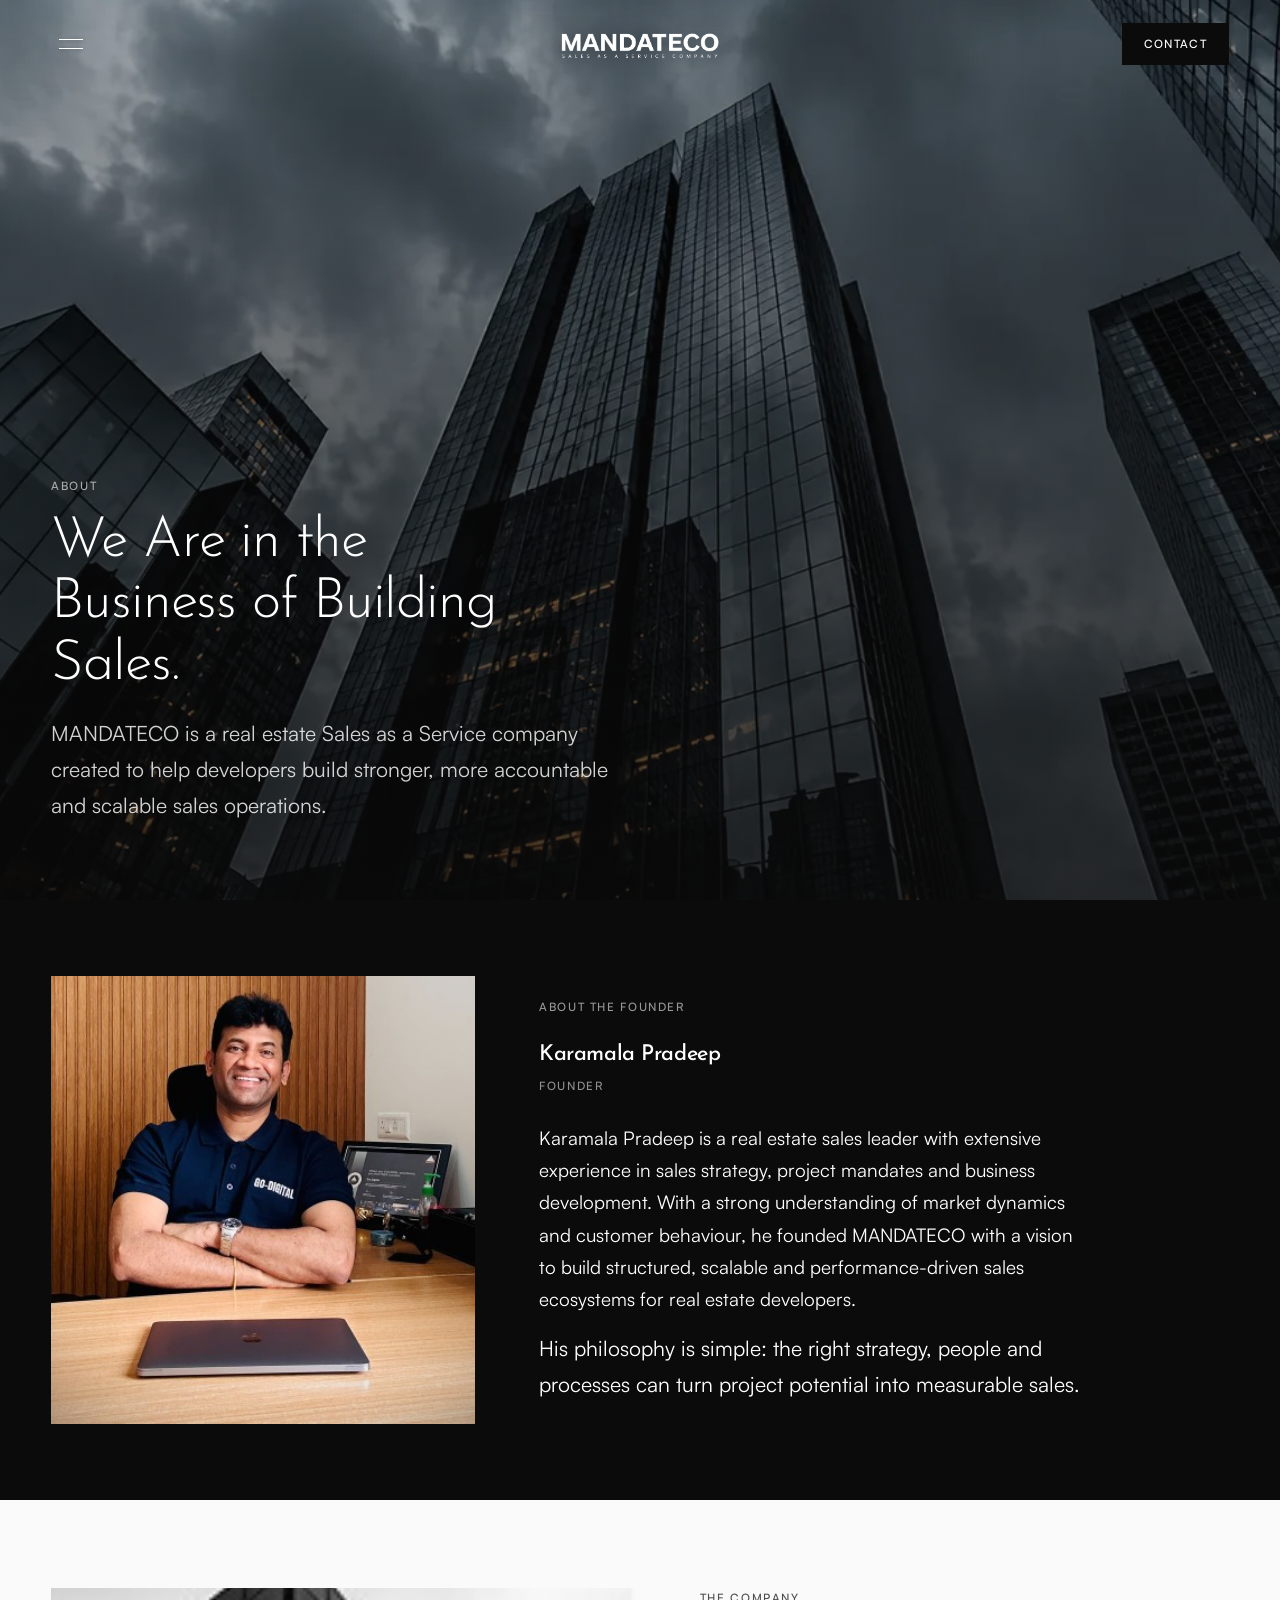
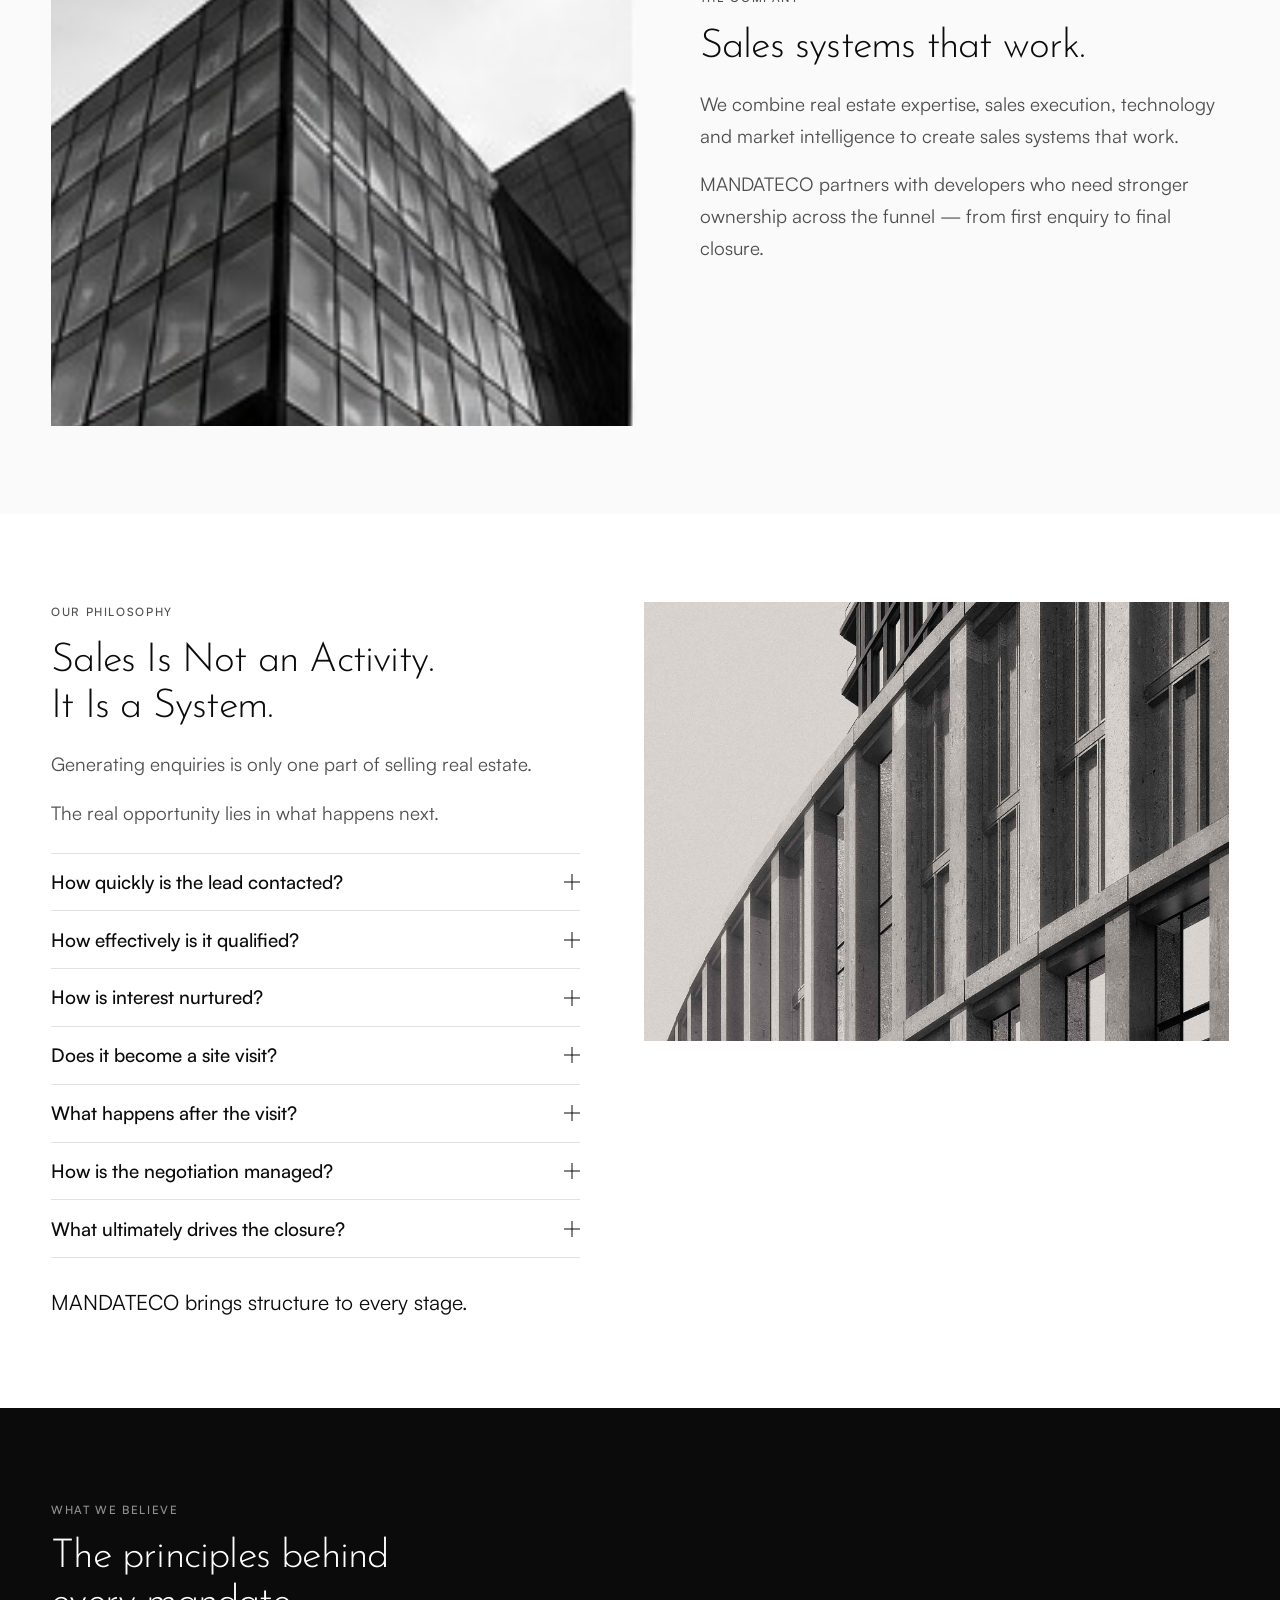
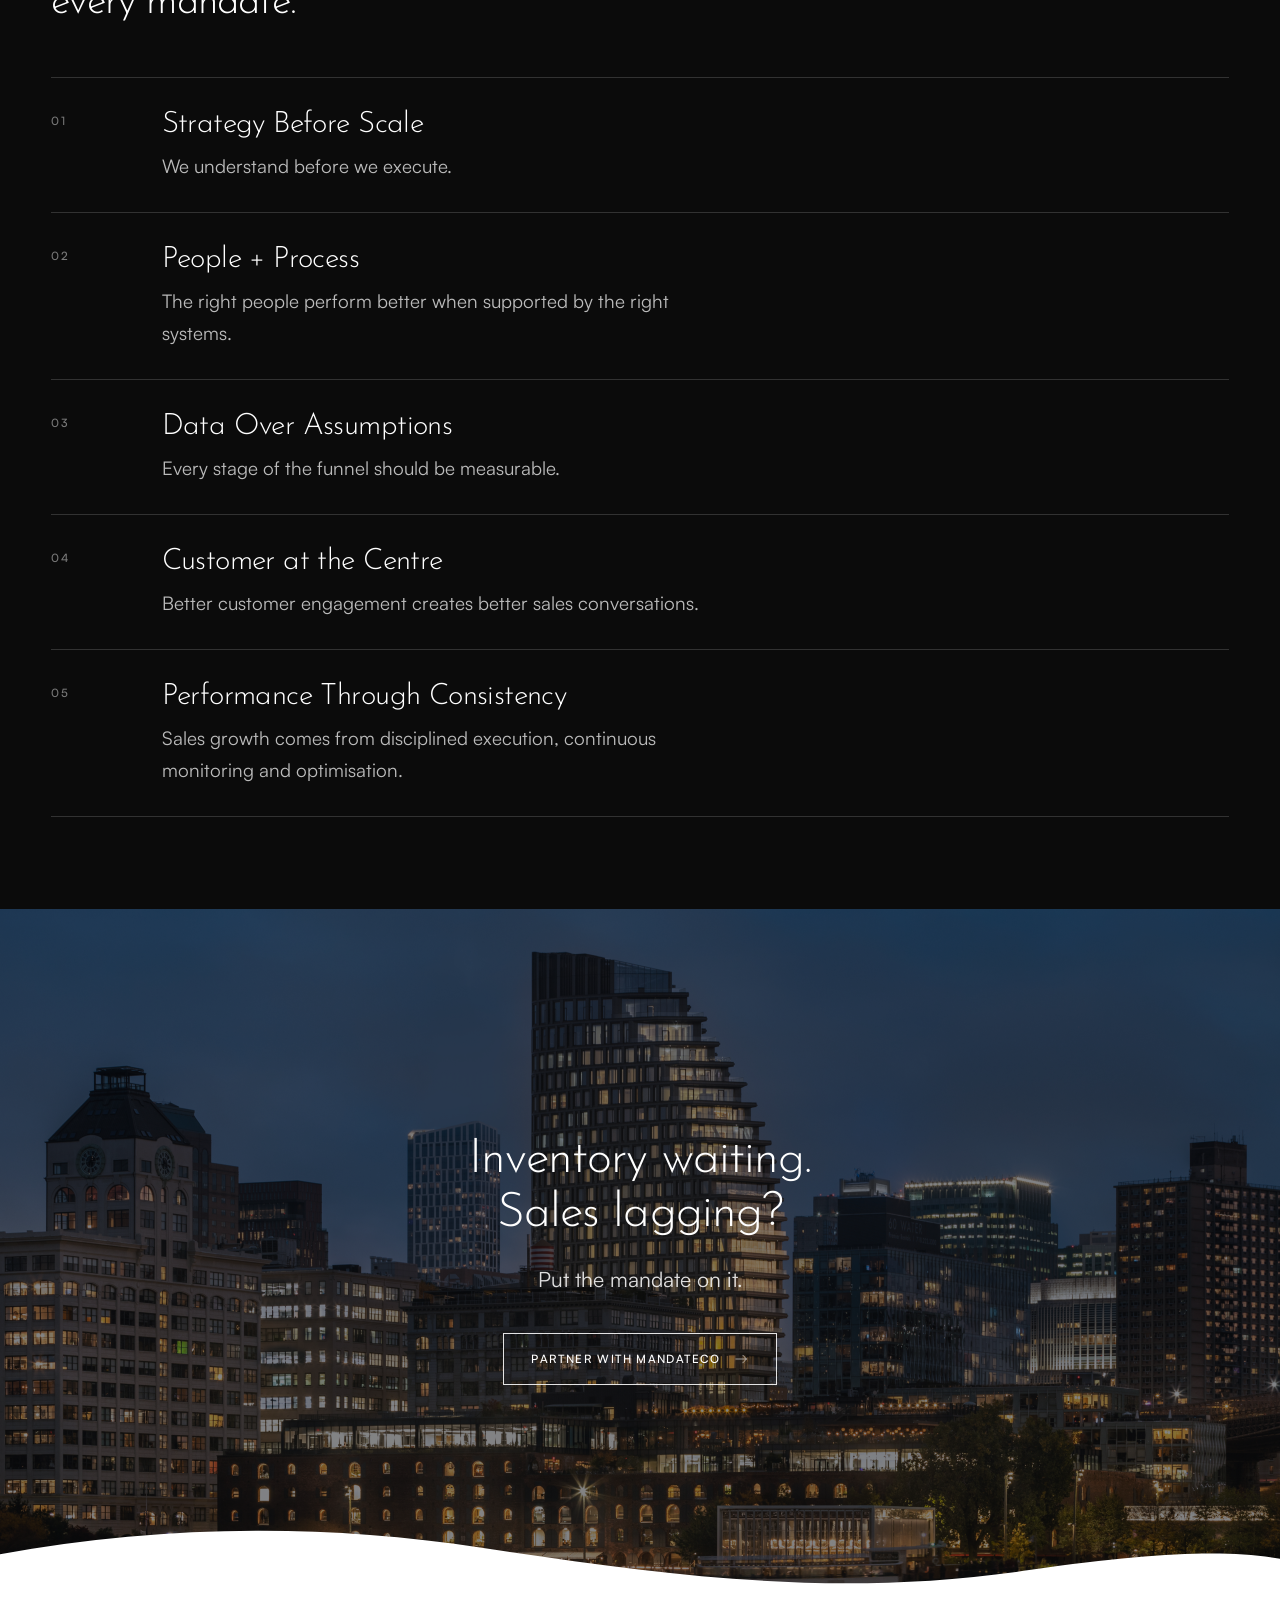
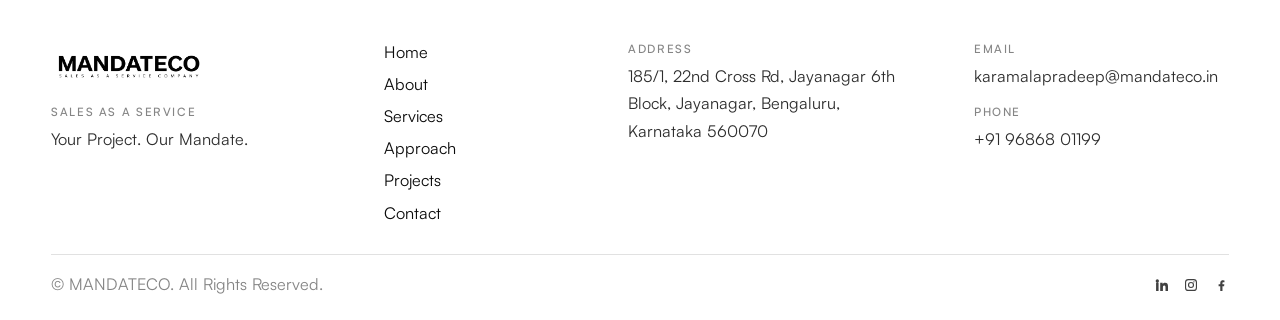
==== about.html @ 036dc87f "s" ====
<!DOCTYPE html>
<html lang="en">
  <head>
    <meta charset="UTF-8" />
    <meta name="viewport" content="width=device-width, initial-scale=1.0" />
    <meta
      name="description"
      content="About MANDATECO — Sales as a Service for real estate. Meet founder Karamala Pradeep and how we build sales systems."
    />
    <title>About MANDATECO</title>
    <link rel="stylesheet" href="css/style.css?v=about-hero" />
  </head>
  <body>
    <a class="skip-link" href="#post">Skip to content</a>

    <header class="site-header" id="site-header">
      <nav class="nav" aria-label="Primary">
        <button
          class="nav__toggle"
          type="button"
          aria-expanded="false"
          aria-controls="mobile-menu"
          aria-label="Open menu"
        >
          <span class="nav__toggle-line"></span>
          <span class="nav__toggle-line"></span>
        </button>

        <a class="nav__brand" href="index.html">
          <img
            class="nav__logo"
            src="assets/logo/mandateco-logo.png"
            alt="MANDATECO"
            width="220"
            height="48"
          />
        </a>

        <a class="nav__cta button-text" href="contact.html">Contact</a>
      </nav>
    </header>

    <div
      class="mobile-menu"
      id="mobile-menu"
      aria-hidden="true"
      role="dialog"
      aria-modal="true"
      aria-label="Menu"
    >
      <div class="mobile-menu__bg" aria-hidden="true"></div>
      <nav class="mobile-menu__nav" aria-label="Site">
        <a class="heading-md" href="index.html">Home</a>
        <a class="heading-md" href="about.html">About</a>
        <a class="heading-md" href="services.html">Services</a>
        <a class="heading-md" href="index.html#why">Approach</a>
        <a class="heading-md" href="index.html#projects">Projects</a>
        <a class="heading-md" href="contact.html">Contact</a>
      </nav>
    </div>

    <main>
      <section class="post-hero" id="post" aria-labelledby="post-title">
        <div class="post-hero__media" aria-hidden="true">
          <img
            src="Public/images/start-skyline-b.webp"
            alt=""
            width="2400"
            height="1350"
            fetchpriority="high"
            decoding="async"
          />
        </div>
        <div class="post-hero__inner">
          <p class="post-hero__eyebrow label">About</p>
          <h1 class="post-hero__title heading-xl" id="post-title">
            We Are in the Business of Building Sales.
          </h1>
          <p class="post-hero__lead description-lg">
            MANDATECO is a real estate Sales as a Service company created to help
            developers build stronger, more accountable and scalable sales operations.
          </p>
        </div>
      </section>

      <section class="founder" id="founder" aria-labelledby="founder-title">
        <div class="founder__inner">
          <figure class="founder__media">
            <img
              src="Public/images/founder.png"
              alt="Karamala Pradeep, founder of MANDATECO"
              width="1200"
              height="1500"
              loading="lazy"
              decoding="async"
            />
          </figure>
          <div class="founder__copyblock">
            <p class="founder__eyebrow label">
              <span>About the founder</span>
            </p>
            <h2 class="founder__name" id="founder-title">Karamala Pradeep</h2>
            <p class="founder__role label">Founder</p>
            <div class="founder__copy">
              <p class="founder__reveal description">
                Karamala Pradeep is a real estate sales leader with extensive experience in sales strategy, project mandates and business development. With a strong understanding of market dynamics and customer behaviour, he founded MANDATECO with a vision to build structured, scalable and performance-driven sales ecosystems for real estate developers.
              </p>
              <p class="founder__reveal description-lg">
                His philosophy is simple: the right strategy, people and processes can turn project potential into measurable sales.
              </p>
            </div>
          </div>
        </div>
      </section>

      <article class="post">
        <section class="post-block" aria-labelledby="post-intro-title">
          <div class="post-block__inner">
            <figure class="post-block__media">
              <img
                src="Public/images/about-building.jpg"
                alt="Modern building facade"
                width="1200"
                height="900"
                loading="lazy"
                decoding="async"
              />
            </figure>
            <div class="post-block__copy">
              <p class="post-block__eyebrow label">The company</p>
              <h2 class="post-block__title heading-md" id="post-intro-title">
                Sales systems that work.
              </h2>
              <p class="description">
                We combine real estate expertise, sales execution, technology and
                market intelligence to create sales systems that work.
              </p>
              <p class="description">
                MANDATECO partners with developers who need stronger ownership
                across the funnel — from first enquiry to final closure.
              </p>
            </div>
          </div>
        </section>

        <section class="post-block post-block--flip" aria-labelledby="philosophy-title">
          <div class="post-block__inner">
            <figure class="post-block__media">
              <img
                src="Public/images/olympia-design-hero.jpg"
                alt="Residential interiors and product detailing"
                width="1200"
                height="900"
                loading="lazy"
                decoding="async"
              />
            </figure>
            <div class="post-block__copy">
              <p class="post-block__eyebrow label">Our Philosophy</p>
              <h2 class="post-block__title heading-md" id="philosophy-title">
                Sales Is Not an Activity. It Is a System.
              </h2>
              <p class="description">
                Generating enquiries is only one part of selling real estate.
              </p>
              <p class="description">
                The real opportunity lies in what happens next.
              </p>
              <div class="post-qa" id="post-qa">
                <div class="post-qa__item">
                  <button
                    class="post-qa__toggle"
                    type="button"
                    aria-expanded="false"
                  >
                    <span class="post-qa__question">How quickly is the lead contacted?</span>
                    <span class="post-qa__icon" aria-hidden="true"></span>
                  </button>
                  <div class="post-qa__answer">
                    <div class="post-qa__answer-inner">
                      <p>Within the hour. Speed protects intent before interest cools.</p>
                    </div>
                  </div>
                </div>
                <div class="post-qa__item">
                  <button
                    class="post-qa__toggle"
                    type="button"
                    aria-expanded="false"
                  >
                    <span class="post-qa__question">How effectively is it qualified?</span>
                    <span class="post-qa__icon" aria-hidden="true"></span>
                  </button>
                  <div class="post-qa__answer">
                    <div class="post-qa__answer-inner">
                      <p>Against budget, timeline, need and fit — not against a script.</p>
                    </div>
                  </div>
                </div>
                <div class="post-qa__item">
                  <button
                    class="post-qa__toggle"
                    type="button"
                    aria-expanded="false"
                  >
                    <span class="post-qa__question">How is interest nurtured?</span>
                    <span class="post-qa__icon" aria-hidden="true"></span>
                  </button>
                  <div class="post-qa__answer">
                    <div class="post-qa__answer-inner">
                      <p>With timely follow-ups that keep the project in the conversation.</p>
                    </div>
                  </div>
                </div>
                <div class="post-qa__item">
                  <button
                    class="post-qa__toggle"
                    type="button"
                    aria-expanded="false"
                  >
                    <span class="post-qa__question">Does it become a site visit?</span>
                    <span class="post-qa__icon" aria-hidden="true"></span>
                  </button>
                  <div class="post-qa__answer">
                    <div class="post-qa__answer-inner">
                      <p>Only when the buyer is ready. Visits are booked to convert, not fill a calendar.</p>
                    </div>
                  </div>
                </div>
                <div class="post-qa__item">
                  <button
                    class="post-qa__toggle"
                    type="button"
                    aria-expanded="false"
                  >
                    <span class="post-qa__question">What happens after the visit?</span>
                    <span class="post-qa__icon" aria-hidden="true"></span>
                  </button>
                  <div class="post-qa__answer">
                    <div class="post-qa__answer-inner">
                      <p>Objections are logged, next steps owned, and the deal stays warm.</p>
                    </div>
                  </div>
                </div>
                <div class="post-qa__item">
                  <button
                    class="post-qa__toggle"
                    type="button"
                    aria-expanded="false"
                  >
                    <span class="post-qa__question">How is the negotiation managed?</span>
                    <span class="post-qa__icon" aria-hidden="true"></span>
                  </button>
                  <div class="post-qa__answer">
                    <div class="post-qa__answer-inner">
                      <p>With clear pricing logic, controlled concessions and one accountable owner.</p>
                    </div>
                  </div>
                </div>
                <div class="post-qa__item">
                  <button
                    class="post-qa__toggle"
                    type="button"
                    aria-expanded="false"
                  >
                    <span class="post-qa__question">What ultimately drives the closure?</span>
                    <span class="post-qa__icon" aria-hidden="true"></span>
                  </button>
                  <div class="post-qa__answer">
                    <div class="post-qa__answer-inner">
                      <p>Discipline across every stage — not a last-minute push.</p>
                    </div>
                  </div>
                </div>
              </div>
              <p class="description-lg post-block__close">
                MANDATECO brings structure to every stage.
              </p>
            </div>
          </div>
        </section>

        <section class="post-beliefs" aria-labelledby="beliefs-title">
          <div class="post-beliefs__inner">
            <header class="post-beliefs__head">
              <p class="post-beliefs__eyebrow label">What We Believe</p>
              <h2 class="post-beliefs__title heading-md" id="beliefs-title">
                The principles behind every mandate.
              </h2>
            </header>

            <ol class="post-beliefs__rail">
              <li class="post-beliefs__row">
                <span class="post-beliefs__num" aria-hidden="true">01</span>
                <div class="post-beliefs__body">
                  <h3 class="post-beliefs__name">Strategy Before Scale</h3>
                  <p class="post-beliefs__text description">
                    We understand before we execute.
                  </p>
                </div>
              </li>
              <li class="post-beliefs__row">
                <span class="post-beliefs__num" aria-hidden="true">02</span>
                <div class="post-beliefs__body">
                  <h3 class="post-beliefs__name">People + Process</h3>
                  <p class="post-beliefs__text description">
                    The right people perform better when supported by the right systems.
                  </p>
                </div>
              </li>
              <li class="post-beliefs__row">
                <span class="post-beliefs__num" aria-hidden="true">03</span>
                <div class="post-beliefs__body">
                  <h3 class="post-beliefs__name">Data Over Assumptions</h3>
                  <p class="post-beliefs__text description">
                    Every stage of the funnel should be measurable.
                  </p>
                </div>
              </li>
              <li class="post-beliefs__row">
                <span class="post-beliefs__num" aria-hidden="true">04</span>
                <div class="post-beliefs__body">
                  <h3 class="post-beliefs__name">Customer at the Centre</h3>
                  <p class="post-beliefs__text description">
                    Better customer engagement creates better sales conversations.
                  </p>
                </div>
              </li>
              <li class="post-beliefs__row">
                <span class="post-beliefs__num" aria-hidden="true">05</span>
                <div class="post-beliefs__body">
                  <h3 class="post-beliefs__name">Performance Through Consistency</h3>
                  <p class="post-beliefs__text description">
                    Sales growth comes from disciplined execution, continuous monitoring
                    and optimisation.
                  </p>
                </div>
              </li>
            </ol>
          </div>
        </section>
      </article>

      <section class="closer" id="contact" aria-labelledby="contact-title">
        <div class="closer__media" aria-hidden="true">
          <img
            src="Public/images/CTA.jpg"
            alt=""
            width="2400"
            height="1600"
            loading="lazy"
            decoding="async"
          />
        </div>
        <div class="closer__inner">
          <h2 class="closer__title heading-lg" id="contact-title">
            <span class="closer__line"><span>Inventory waiting.</span></span>
            <span class="closer__line"><span>Sales lagging?</span></span>
          </h2>
          <p class="closer__lead description-lg">
            Put the mandate on it.
          </p>
          <a class="closer__cta button-text" href="contact.html">
            Partner with MANDATECO
            <img
              src="Public/mandateco_icons_svg/arrow-right.svg"
              alt=""
              width="24"
              height="24"
            />
          </a>
        </div>
        <div class="closer__wave" aria-hidden="true">
          <svg viewBox="0 0 1440 90" preserveAspectRatio="none">
            <path
              fill="currentColor"
              d="M0,38 C180,12 360,10 540,32 C760,58 940,78 1160,52 C1300,36 1380,34 1440,42 L1440,90 L0,90 Z"
            />
          </svg>
        </div>
      </section>
    </main>

    <footer class="site-footer">
      <div class="footer__inner">
        <div class="footer__grid">
          <div class="footer__col">
            <a class="footer__brand" href="index.html">
              <img
                class="footer__logo"
                src="assets/logo/mandateco-logo.png"
                alt="MANDATECO"
                width="220"
                height="48"
              />
            </a>
            <p class="footer__kicker label">Sales as a Service</p>
            <p class="footer__line description-sm">Your Project. Our Mandate.</p>
          </div>

          <nav class="footer__col" aria-label="Footer">
            <ul class="footer__list description-sm">
              <li><a href="index.html">Home</a></li>
              <li><a href="about.html">About</a></li>
              <li><a href="services.html">Services</a></li>
              <li><a href="index.html#why">Approach</a></li>
              <li><a href="index.html#projects">Projects</a></li>
              <li><a href="contact.html">Contact</a></li>
            </ul>
          </nav>

          <div class="footer__col">
            <p class="footer__heading label">Address</p>
            <p class="footer__line description-sm">
              <a
                href="https://maps.google.com/?q=185/1,+22nd+Cross+Rd,+Jayanagar+6th+Block,+Jayanagar,+Bengaluru,+Karnataka+560070"
                target="_blank"
                rel="noopener noreferrer"
              >
                185/1, 22nd Cross Rd, Jayanagar 6th Block, Jayanagar, Bengaluru,
                Karnataka 560070
              </a>
            </p>
          </div>

          <div class="footer__col">
            <p class="footer__heading label">Email</p>
            <p class="footer__line description-sm">
              <a href="mailto:karamalapradeep@mandateco.in">karamalapradeep@mandateco.in</a>
            </p>
            <p class="footer__heading label">Phone</p>
            <p class="footer__line description-sm">
              <a href="tel:+919686801199">+91 96868 01199</a>
            </p>
          </div>
        </div>

        <div class="footer__bar">
          <p class="footer__copy description-sm">
            © MANDATECO. All Rights Reserved.
          </p>
          <ul class="footer__social">
            <li>
              <a href="#" aria-label="LinkedIn">
                <svg viewBox="0 0 24 24" aria-hidden="true">
                  <path
                    fill="currentColor"
                    d="M4.98 3.5A2.48 2.48 0 1 1 2.5 6a2.48 2.48 0 0 1 2.48-2.5ZM3.1 8.75h3.76V21H3.1V8.75ZM9.3 8.75h3.6v1.67h.05c.5-.95 1.73-1.95 3.56-1.95 3.8 0 4.5 2.5 4.5 5.76V21h-3.76v-5.4c0-1.29-.02-2.95-1.8-2.95-1.8 0-2.08 1.4-2.08 2.85V21H9.3V8.75Z"
                  />
                </svg>
              </a>
            </li>
            <li>
              <a href="#" aria-label="Instagram">
                <svg viewBox="0 0 24 24" aria-hidden="true">
                  <path
                    fill="currentColor"
                    d="M8 3h8a5 5 0 0 1 5 5v8a5 5 0 0 1-5 5H8a5 5 0 0 1-5-5V8a5 5 0 0 1 5-5Zm0 1.7A3.3 3.3 0 0 0 4.7 8v8A3.3 3.3 0 0 0 8 19.3h8A3.3 3.3 0 0 0 19.3 16V8A3.3 3.3 0 0 0 16 4.7H8Zm8.4 1.55a1.05 1.05 0 1 1 0 2.1 1.05 1.05 0 0 1 0-2.1ZM12 7.4A4.6 4.6 0 1 1 7.4 12 4.6 4.6 0 0 1 12 7.4Zm0 1.7A2.9 2.9 0 1 0 14.9 12 2.9 2.9 0 0 0 12 9.1Z"
                  />
                </svg>
              </a>
            </li>
            <li>
              <a href="#" aria-label="Facebook">
                <svg viewBox="0 0 24 24" aria-hidden="true">
                  <path
                    fill="currentColor"
                    d="M14.2 21v-7.2h2.42l.36-2.8h-2.78V9.2c0-.81.22-1.36 1.39-1.36H17.2V5.32A19.4 19.4 0 0 0 14.86 5C12.5 5 10.9 6.44 10.9 9v1.99H8.4v2.8h2.5V21h3.3Z"
                  />
                </svg>
              </a>
            </li>
          </ul>
        </div>
      </div>
    </footer>

    <script src="js/main.js?v=about-page"></script>
  </body>
</html>
---- css/style.css ----
@font-face {
  font-family: "Josefin Sans";
  src: url("../fonts/JosefinSans-VariableFont_wght.ttf") format("truetype");
  font-weight: 100 700;
  font-style: normal;
  font-display: swap;
}

@font-face {
  font-family: "Satoshi";
  src: url("../fonts/Satoshi-Light.otf") format("opentype");
  font-weight: 300;
  font-style: normal;
  font-display: swap;
}

@font-face {
  font-family: "Satoshi";
  src: url("../fonts/Satoshi-Regular.otf") format("opentype");
  font-weight: 400;
  font-style: normal;
  font-display: swap;
}

@font-face {
  font-family: "Satoshi";
  src: url("../fonts/Satoshi-Medium.otf") format("opentype");
  font-weight: 500;
  font-style: normal;
  font-display: swap;
}

@font-face {
  font-family: "Satoshi";
  src: url("../fonts/Satoshi-Bold.otf") format("opentype");
  font-weight: 700;
  font-style: normal;
  font-display: swap;
}

:root {
  --white: #ffffff;
  --offwhite: #ffffff;
  --black: #0b0b0b;
  --black-soft: rgba(11, 11, 11, 0.72);
  --hairline: rgba(11, 11, 11, 0.12);
  --hairline-strong: rgba(11, 11, 11, 0.2);

  --font-display: "Josefin Sans", sans-serif;
  --font-body: "Satoshi", sans-serif;

  --nav-h: 88px;
  --pad-x: clamp(1.25rem, 4vw, 4.5rem);
  --section-y: clamp(2.75rem, 6vw, 4.75rem);
  --max: 1280px;

  --text-hero: 2.75rem;
  --text-xl: 2.25rem;
  --text-lg: 2rem;
  --text-md: 1.75rem;
  --text-desc-lg: 1.05rem;
  --text-desc: 1rem;
  --text-desc-sm: 0.92rem;
  --text-label: 0.64rem;
  --text-btn: 0.64rem;
  --leading-hero: 1.05;
  --leading-xl: 1.1;
  --leading-lg: 1.12;
  --leading-md: 1.15;
  --leading-body: 1.7;
  --tracking-tight: -0.02em;
  --tracking-label: 0.14em;
  --tracking-btn: 0.12em;
}

@media (min-width: 768px) {
  :root {
    --text-hero: 3.5rem;
    --text-xl: 3rem;
    --text-lg: 2.5rem;
    --text-md: 2.15rem;
    --text-desc-lg: 1.18rem;
    --text-desc: 1.1rem;
    --text-desc-sm: 0.98rem;
    --text-label: 0.68rem;
    --text-btn: 0.68rem;
  }
}

@media (min-width: 1024px) {
  :root {
    --text-hero: 4.35rem;
    --text-xl: 3.5rem;
    --text-lg: 3rem;
    --text-md: 2.5rem;
    --text-desc-lg: 1.32rem;
    --text-desc: 1.18rem;
    --text-desc-sm: 1.02rem;
    --text-label: 0.72rem;
    --text-btn: 0.72rem;
  }
}

*,
*::before,
*::after {
  box-sizing: border-box;
}

html {
  scroll-behavior: auto;
}

html,
body {
  margin: 0;
  padding: 0;
}

body {
  font-family: var(--font-body);
  font-weight: 400;
  color: var(--black);
  background: var(--white);
  line-height: var(--leading-body);
  -webkit-font-smoothing: antialiased;
}

body.menu-open {
  overflow: hidden;
}

.hero-heading,
.heading-xl,
.heading-lg,
.heading-md,
.heading-journey,
.heading-why {
  font-family: var(--font-display);
  font-style: normal;
  overflow-wrap: break-word;
}

.hero-heading,
.heading-xl,
.heading-lg,
.heading-md {
  font-weight: 300;
}

.heading-journey,
.heading-why {
  font-weight: 600;
}

.hero-heading {
  font-size: var(--text-hero);
  line-height: var(--leading-hero);
  letter-spacing: var(--tracking-tight);
}

.heading-xl,
.heading-journey,
.heading-why {
  font-size: var(--text-xl);
  line-height: var(--leading-xl);
  letter-spacing: var(--tracking-tight);
}

.heading-lg {
  font-size: var(--text-lg);
  line-height: var(--leading-lg);
  letter-spacing: var(--tracking-tight);
}

.heading-md {
  font-size: var(--text-md);
  line-height: var(--leading-md);
  letter-spacing: var(--tracking-tight);
}

.description-lg,
.description,
.description-sm {
  font-family: var(--font-body);
  font-weight: 400;
  line-height: var(--leading-body);
}

.description-lg {
  font-size: var(--text-desc-lg);
}

.description {
  font-size: var(--text-desc);
}

.description-sm {
  font-size: var(--text-desc-sm);
}

.label,
.button-text {
  font-family: var(--font-body);
  font-weight: 500;
  text-transform: uppercase;
}

.label {
  font-size: var(--text-label);
  letter-spacing: var(--tracking-label);
}

.button-text {
  font-size: var(--text-btn);
  letter-spacing: var(--tracking-btn);
}

img {
  max-width: 100%;
  display: block;
}

a {
  color: inherit;
  text-decoration: none;
}

button {
  font-family: inherit;
  background: none;
  border: 0;
  padding: 0;
  cursor: pointer;
  color: inherit;
}

.skip-link {
  position: absolute;
  left: 1rem;
  top: -100px;
  z-index: 200;
  background: var(--black);
  color: var(--white);
  padding: 0.65rem 1rem;
  font-size: 0.8rem;
  letter-spacing: 0.08em;
  text-transform: uppercase;
}

.skip-link:focus {
  top: 1rem;
}

/* -------------------------------------------------------------------------- */
/* Header: transparent overlay, logo center                                   */
/* -------------------------------------------------------------------------- */

.site-header {
  position: fixed;
  top: 0;
  left: 0;
  right: 0;
  z-index: 50;
  background: transparent;
  border-bottom: 1px solid transparent;
  transition: background 0.35s ease, border-color 0.35s ease;
}

.site-header.is-scrolled:not(.is-menu-open) {
  background: rgba(255, 255, 255, 0.96);
  border-bottom-color: transparent;
}

.site-header.is-menu-open {
  background: transparent;
  border-bottom-color: rgba(255, 255, 255, 0.12);
}

.site-header.is-scrolled:not(.is-menu-open) .nav__toggle-line {
  background: var(--black);
  box-shadow: none;
}

.site-header.is-scrolled:not(.is-menu-open) .nav__logo {
  filter: none;
}

.nav {
  display: grid;
  grid-template-columns: 1fr auto 1fr;
  align-items: center;
  min-height: var(--nav-h);
  padding: 0 var(--pad-x);
  gap: 1rem;
}

.nav__toggle {
  justify-self: start;
  display: block;
  width: 40px;
  height: 40px;
  position: relative;
}

.nav__toggle-line {
  position: absolute;
  left: 8px;
  right: 8px;
  height: 1px;
  background: var(--white);
  box-shadow: 0 1px 4px rgba(0, 0, 0, 0.45);
  transition: transform 0.45s cubic-bezier(0.16, 1, 0.3, 1),
    top 0.45s cubic-bezier(0.16, 1, 0.3, 1), background 0.35s ease, box-shadow 0.35s ease;
}

.nav__toggle-line:first-child {
  top: 15px;
}

.nav__toggle-line:last-child {
  top: 24px;
}

.nav__toggle[aria-expanded="true"] .nav__toggle-line:first-child {
  top: 19px;
  transform: rotate(45deg);
}

.nav__toggle[aria-expanded="true"] .nav__toggle-line:last-child {
  top: 19px;
  transform: rotate(-45deg);
}

.nav__brand {
  justify-self: center;
  display: flex;
  align-items: center;
}

.nav__logo {
  height: 58px;
  width: auto;
  filter: invert(1) drop-shadow(0 2px 10px rgba(0, 0, 0, 0.35));
  transition: filter 0.35s ease;
}

.nav__cta {
  justify-self: end;
  display: inline-flex;
  align-items: center;
  justify-content: center;
  min-height: 42px;
  padding: 0 1.35rem;
  position: relative;
  isolation: isolate;
  overflow: hidden;
  z-index: 1;
  background: var(--black);
  color: var(--white);
  transform: translateZ(0);
  backface-visibility: hidden;
  transition: color 0.45s cubic-bezier(0.16, 1, 0.3, 1);
}

.nav__cta::before {
  content: "";
  position: absolute;
  inset: 0;
  z-index: -1;
  background: var(--white);
  transform: scaleY(0);
  transform-origin: bottom center;
  transition: transform 0.5s cubic-bezier(0.16, 1, 0.3, 1);
}

.nav__cta:hover,
.nav__cta:focus-visible {
  color: var(--black);
}

.nav__cta:hover::before,
.nav__cta:focus-visible::before {
  transform: scaleY(1);
}

/* -------------------------------------------------------------------------- */
/* Menu overlay: all breakpoints                                              */
/* -------------------------------------------------------------------------- */

.mobile-menu {
  display: flex;
  align-items: center;
  justify-content: center;
  position: fixed;
  inset: 0;
  z-index: 40;
  padding: calc(var(--nav-h) + 1.5rem) var(--pad-x) 2.5rem;
  color: var(--white);
  text-align: center;
  visibility: hidden;
  pointer-events: none;
  transition: visibility 0s linear 0.55s;
}

.mobile-menu__bg {
  position: absolute;
  inset: 0;
  background: #161616 url("../Public/images/bg-menu-full.jpg") center / cover no-repeat;
  opacity: 0;
  transform: scale(1.08);
  transition: opacity 0.55s ease, transform 1.05s cubic-bezier(0.16, 1, 0.3, 1);
}

.mobile-menu__bg::after {
  content: "";
  position: absolute;
  inset: 0;
  background: rgba(11, 11, 11, 0.38);
}

.mobile-menu.is-open {
  visibility: visible;
  pointer-events: auto;
  transition: visibility 0s linear 0s;
}

.mobile-menu.is-open .mobile-menu__bg {
  opacity: 1;
  transform: scale(1);
}

.mobile-menu__nav {
  position: relative;
  z-index: 1;
  display: flex;
  flex-direction: column;
  align-items: center;
  gap: 1.35rem;
  width: min(100%, 36rem);
}

.mobile-menu__nav a {
  color: var(--white);
  opacity: 0;
  transform: translateY(22px);
  transition: opacity 0.35s ease, transform 0.35s ease;
}

.mobile-menu.is-open .mobile-menu__nav a {
  opacity: 1;
  transform: none;
  transition: opacity 0.65s ease, transform 0.8s cubic-bezier(0.16, 1, 0.3, 1);
}

.mobile-menu.is-open .mobile-menu__nav a:nth-child(1) { transition-delay: 0.12s; }
.mobile-menu.is-open .mobile-menu__nav a:nth-child(2) { transition-delay: 0.18s; }
.mobile-menu.is-open .mobile-menu__nav a:nth-child(3) { transition-delay: 0.24s; }
.mobile-menu.is-open .mobile-menu__nav a:nth-child(4) { transition-delay: 0.3s; }
.mobile-menu.is-open .mobile-menu__nav a:nth-child(5) { transition-delay: 0.36s; }
.mobile-menu.is-open .mobile-menu__nav a:nth-child(6) { transition-delay: 0.42s; }
.mobile-menu.is-open .mobile-menu__nav a:nth-child(7) { transition-delay: 0.48s; }

.mobile-menu.is-open .mobile-menu__nav a:hover,
.mobile-menu.is-open .mobile-menu__nav a:focus-visible {
  opacity: 0.7;
}

/* -------------------------------------------------------------------------- */
/* Hero                                                                       */
/* -------------------------------------------------------------------------- */

.hero {
  position: relative;
  min-height: 100svh;
  display: flex;
  flex-direction: column;
  justify-content: center;
  overflow: hidden;
  background: var(--black);
  color: var(--white);
}

.hero__media {
  position: absolute;
  inset: 0;
  z-index: 0;
}

.hero__media::after {
  content: "";
  position: absolute;
  inset: 0;
  z-index: 2;
  background: rgba(11, 11, 11, 0.28);
  pointer-events: none;
}

.hero__media img {
  position: absolute;
  inset: 0;
  width: 100%;
  height: 100%;
  object-fit: cover;
  object-position: center;
  opacity: 0;
  transform: scale(1.08);
  transition: opacity 1.4s ease;
  backface-visibility: hidden;
}

.hero__media img.is-active {
  opacity: 1 !important;
  z-index: 1;
  animation: heroZoom 7.5s ease-out forwards;
}

.hero.is-away .hero__media img.is-active {
  animation-play-state: paused;
}

.hero__inner {
  position: relative;
  z-index: 3;
  width: 100%;
  margin: 0;
  display: flex;
  justify-content: center;
  align-items: center;
  min-height: 100svh;
  padding: calc(var(--nav-h) + 1.5rem) var(--pad-x) 3rem;
  isolation: isolate;
  transform: translateZ(0);
  backface-visibility: hidden;
}

.hero__stage {
  display: flex;
  flex-direction: column;
  align-items: center;
  text-align: center;
  width: 100%;
}

.hero__title {
  margin: 0 auto;
  width: 100%;
  color: var(--white);
  text-shadow: 0 8px 40px rgba(0, 0, 0, 0.35);
  font-size: clamp(1.65rem, 4.6vw, 4.2rem);
  line-height: 1.05;
}

.hero__line {
  display: block;
}

.hero__line span {
  display: block;
  opacity: 0;
  transform: translateY(28px);
  transition: opacity 0.9s ease, transform 1s cubic-bezier(0.16, 1, 0.3, 1);
}

.hero.is-ready .hero__line span {
  opacity: 1;
  transform: none;
}

.hero.is-ready .hero__line:nth-child(2) span {
  transition-delay: 0.1s;
}

.hero.is-ready .hero__line:nth-child(3) span {
  transition-delay: 0.2s;
}

.hero.is-ready .hero__line:nth-child(4) span {
  transition-delay: 0.3s;
}

@media (min-width: 700px) {
  .hero__line span {
    white-space: nowrap;
  }
}

.hero__eyebrow {
  margin: 0 0 1.35rem;
  color: var(--white);
  text-shadow: 0 2px 18px rgba(0, 0, 0, 0.45);
}

.hero__actions {
  display: flex;
  flex-wrap: wrap;
  align-items: center;
  justify-content: center;
  gap: 0.85rem 1.6rem;
  margin-top: 1.65rem;
}

.hero__reveal {
  opacity: 0;
  transform: translateY(18px);
  transition: opacity 0.9s ease, transform 0.9s ease;
}

.hero.is-ready .hero__reveal {
  opacity: 1;
  transform: none;
}

.hero.is-ready .hero__eyebrow {
  transition-delay: 0.12s;
}

.hero.is-ready .hero__actions.hero__reveal {
  opacity: 0;
  transform: translateY(18px);
  transition: none;
  animation: heroActionsIn 0.85s cubic-bezier(0.16, 1, 0.3, 1) 0.55s both;
}

@keyframes heroZoom {
  to {
    transform: scale(1);
  }
}

@keyframes heroActionsIn {
  from {
    opacity: 0;
    transform: translateY(18px);
  }
  to {
    opacity: 1;
    transform: none;
  }
}

.btn {
  display: inline-flex;
  align-items: center;
  justify-content: center;
  position: relative;
  isolation: isolate;
  overflow: hidden;
  z-index: 1;
  min-height: 48px;
  padding: 0 1.55rem;
  transform: translateZ(0);
  backface-visibility: hidden;
  transition: color 0.45s cubic-bezier(0.16, 1, 0.3, 1);
}

.btn img {
  position: relative;
  z-index: 1;
}

.btn--solid {
  background: var(--black);
  color: var(--white);
}

.btn--solid::before {
  content: "";
  position: absolute;
  inset: 0;
  z-index: -1;
  background: var(--white);
  transform: scaleY(0);
  transform-origin: bottom center;
  transition: transform 0.5s cubic-bezier(0.16, 1, 0.3, 1);
}

.btn--solid:hover,
.btn--solid:focus-visible {
  color: var(--black);
}

.btn--solid:hover::before,
.btn--solid:focus-visible::before {
  transform: scaleY(1);
}

.btn--solid:hover img,
.btn--solid:focus-visible img {
  filter: none;
  transform: translateX(4px);
}

.more-cta {
  gap: 0.7rem;
  margin-top: clamp(1.85rem, 4vw, 2.6rem);
}

.more-cta img {
  width: 0.9rem;
  height: 0.9rem;
  filter: invert(1);
  transition: filter 0.45s ease, transform 0.45s cubic-bezier(0.16, 1, 0.3, 1);
}

.btn--ghost {
  padding-left: 0;
  padding-right: 0;
  background: transparent;
  color: var(--black);
  position: relative;
}

.btn--ghost::after {
  content: "";
  position: absolute;
  left: 0;
  right: 0;
  bottom: 12px;
  height: 1px;
  background: currentColor;
  transform: scaleX(0.22);
  transform-origin: left;
  transition: transform 0.5s cubic-bezier(0.16, 1, 0.3, 1);
}

.btn--ghost:hover,
.btn--ghost:focus-visible {
  transform: translateY(-2px);
}

.btn--ghost:hover::after,
.btn--ghost:focus-visible::after {
  transform: scaleX(1);
}

.hero .btn--solid {
  background: var(--white);
  color: var(--black);
  min-width: 10.5rem;
}

.hero .btn--solid::before {
  background: var(--black);
}

.hero .btn--solid:hover,
.hero .btn--solid:focus-visible {
  color: var(--white);
}

.system {
  background: var(--white);
  color: var(--black);
  padding: var(--section-y) var(--pad-x);
  scroll-margin-top: var(--nav-h);
}

.system__inner {
  width: min(100%, var(--max));
  margin: 0 auto;
  display: grid;
  grid-template-columns: minmax(0, 1fr) minmax(18rem, 26.5rem);
  gap: clamp(2rem, 5vw, 4.5rem);
  align-items: stretch;
}

.system__copyblock {
  max-width: 36rem;
}

.system__eyebrow {
  margin: 0 0 1.1rem;
  color: var(--black-soft);
}

.system__title {
  margin: 0;
  color: var(--black);
}

.system__line {
  display: block;
}

.system__line + .system__line {
  margin-top: 0.08em;
}

.system__line span {
  display: block;
  opacity: 0;
  transform: translateY(22px);
  transition: opacity 0.9s ease, transform 1s cubic-bezier(0.16, 1, 0.3, 1);
}

.system__line--italic span {
  font-style: italic;
}

.system.is-in .system__line span {
  opacity: 1;
  transform: none;
}

.system.is-in .system__line:nth-child(2) span {
  transition-delay: 0.1s;
}

.system.is-in .system__line:nth-child(3) span {
  transition-delay: 0.2s;
}

.system__rule {
  display: block;
  width: 3.15rem;
  height: 1px;
  margin: 1.35rem 0 1.55rem;
  background: var(--black);
  transform: scaleX(0);
  transform-origin: left;
  transition: transform 0.7s cubic-bezier(0.16, 1, 0.3, 1) 0.28s;
}

.system.is-in .system__rule {
  transform: scaleX(1);
}

.system__copy p {
  margin: 0 0 1.15rem;
  color: var(--black-soft);
}

.system__copy p:first-child {
  color: var(--black);
}

.system__copy p:last-child {
  margin-bottom: 0;
}

.system__reveal {
  opacity: 0;
  transform: translateY(18px);
  transition: opacity 0.85s ease, transform 0.85s ease;
}

.system.is-in .system__reveal {
  opacity: 1;
  transform: none;
}

.system.is-in .system__eyebrow {
  transition-delay: 0.06s;
}

.system.is-in .system__copy .system__reveal:nth-child(1) {
  transition-delay: 0.36s;
}

.system.is-in .system__copy .system__reveal:nth-child(2) {
  transition-delay: 0.48s;
}

.system.is-in .system__copy .system__reveal:nth-child(3) {
  transition-delay: 0.6s;
}

.system__media {
  position: relative;
  margin: 0;
  overflow: hidden;
  width: 100%;
  height: 100%;
  justify-self: end;
  opacity: 0;
  transform: translateY(22px);
  transition: opacity 0.95s ease, transform 1.05s cubic-bezier(0.16, 1, 0.3, 1);
}

.system.is-in .system__media {
  opacity: 1;
  transform: none;
  transition-delay: 0.18s;
}

.system__media img {
  width: 100%;
  height: 100%;
  object-fit: cover;
  object-position: center 40%;
}

.system__overlay {
  position: absolute;
  top: clamp(1.1rem, 2.4vw, 1.75rem);
  left: clamp(1.1rem, 2.4vw, 1.75rem);
  right: auto;
  display: flex;
  flex-direction: column;
  align-items: flex-start;
  gap: 0.28rem;
  margin: 0;
  color: var(--white);
  text-align: left;
  text-shadow: 0 1px 14px rgba(0, 0, 0, 0.35);
}

.system__overlay-rule {
  display: block;
  width: 2.35rem;
  height: 1px;
  margin-top: 0.55rem;
  background: var(--white);
}

.founder {
  background: var(--black);
  color: var(--white);
  padding: var(--section-y) var(--pad-x);
  scroll-margin-top: calc(var(--nav-h) + 1.25rem);
}

.founder__inner {
  width: min(100%, var(--max));
  margin: 0 auto;
  display: grid;
  grid-template-columns: minmax(18rem, 26.5rem) minmax(0, 1fr);
  gap: clamp(2rem, 5vw, 4.5rem);
  align-items: stretch;
}

.founder__media {
  position: relative;
  margin: 0;
  overflow: hidden;
  width: 100%;
  height: 100%;
  min-height: 28rem;
  background: #1a1a1a;
  opacity: 0;
  transform: translateY(22px);
  transition: opacity 0.95s ease, transform 1.05s cubic-bezier(0.16, 1, 0.3, 1);
}

.founder.is-in .founder__media {
  opacity: 1;
  transform: none;
}

.founder__media img {
  width: 100%;
  height: 100%;
  object-fit: cover;
  object-position: center 18%;
  transform: scale(1.06);
  transition: transform 1.35s cubic-bezier(0.16, 1, 0.3, 1);
}

.founder.is-in .founder__media img {
  transform: scale(1);
}

.founder__copyblock {
  max-width: 34rem;
  display: flex;
  flex-direction: column;
  justify-content: center;
  padding: 0.4rem 0;
}

.founder__eyebrow {
  margin: 0 0 1.35rem;
  overflow: hidden;
  padding-bottom: 0.22em;
  color: rgba(255, 255, 255, 0.58);
}

.founder__eyebrow span {
  display: block;
  transform: translateY(120%);
  transition: transform 0.85s cubic-bezier(0.16, 1, 0.3, 1);
}

.founder.is-in .founder__eyebrow span {
  transform: none;
}

.founder__title {
  margin: 0 0 1.35rem;
  font-weight: 600;
  color: var(--white);
}

.founder__line {
  display: block;
  overflow: hidden;
  padding-bottom: 0.2em;
}

.founder__line + .founder__line {
  margin-top: 0.06em;
}

.founder__line span {
  display: block;
  transform: translateY(118%);
  transition: transform 1.05s cubic-bezier(0.16, 1, 0.3, 1);
}

.founder.is-in .founder__line span {
  transform: none;
}

.founder.is-in .founder__line:nth-child(2) span {
  transition-delay: 0.1s;
}

.founder__name {
  margin: 0 0 0.35rem;
  font-family: var(--font-display);
  font-weight: 500;
  font-size: clamp(1.15rem, 1.7vw, 1.45rem);
  letter-spacing: var(--tracking-tight);
  line-height: 1.25;
  overflow: hidden;
  padding-bottom: 0.12em;
  color: var(--white);
  opacity: 0;
  transform: translateY(14px);
  transition: opacity 0.8s ease, transform 0.85s cubic-bezier(0.16, 1, 0.3, 1);
}

.founder.is-in .founder__name {
  opacity: 1;
  transform: none;
  transition-delay: 0.22s;
}

.founder__role {
  margin: 0 0 1.5rem;
  color: rgba(255, 255, 255, 0.55);
  overflow: hidden;
  padding-bottom: 0.2em;
  opacity: 0;
  transform: translateY(12px);
  transition: opacity 0.8s ease, transform 0.85s cubic-bezier(0.16, 1, 0.3, 1);
}

.founder.is-in .founder__role {
  opacity: 1;
  transform: none;
  transition-delay: 0.3s;
}

.founder__copy p {
  margin: 0 0 1rem;
  color: rgba(255, 255, 255, 0.72);
}

.founder__copy p:first-child {
  color: var(--white);
}

.founder__copy p:last-child {
  margin-bottom: 0;
  color: var(--white);
}

.founder__reveal {
  opacity: 0;
  transform: translateY(16px);
  transition: opacity 0.85s ease, transform 0.9s cubic-bezier(0.16, 1, 0.3, 1);
}

.founder.is-in .founder__reveal {
  opacity: 1;
  transform: none;
}

.founder.is-in .founder__copy .founder__reveal:nth-child(1) {
  transition-delay: 0.38s;
}

.founder.is-in .founder__copy .founder__reveal:nth-child(2) {
  transition-delay: 0.5s;
}

.journey {
  --journey-node: 4.75rem;
  --journey-loop: 3.2s;
  background: var(--white);
  color: var(--black);
  padding: var(--section-y) var(--pad-x);
  scroll-margin-top: var(--nav-h);
  overflow: hidden;
}

.journey__inner {
  width: min(100%, var(--max));
  margin: 0 auto;
}

.journey__eyebrow {
  margin: 0 auto 1rem;
  text-align: center;
  color: var(--black-soft);
  opacity: 0;
  transform: translateY(14px);
  transition: opacity 0.8s ease, transform 0.8s cubic-bezier(0.16, 1, 0.3, 1);
}

.journey.is-in .journey__eyebrow {
  opacity: 1;
  transform: none;
}

.journey__title {
  margin: 0 auto clamp(2.25rem, 5vw, 3.75rem);
  max-width: 14em;
  text-align: center;
}

.journey__line {
  display: block;
}

.journey__line + .journey__line {
  margin-top: 0.35em;
}

.journey__line span {
  display: block;
  opacity: 0;
  transform: translateY(22px);
  transition: opacity 0.9s ease, transform 1s cubic-bezier(0.16, 1, 0.3, 1);
}

.journey.is-in .journey__line span {
  opacity: 1;
  transform: none;
}

.journey.is-in .journey__line:nth-child(2) span {
  transition-delay: 0.12s;
}

.journey__track {
  position: relative;
}

.journey__wire {
  position: absolute;
  top: calc(var(--journey-node) / 2);
  left: calc(100% / 12);
  width: calc(100% * 10 / 12);
  height: 1px;
  background: var(--hairline);
  pointer-events: none;
  z-index: 0;
}

.journey__wire::after {
  content: "";
  position: absolute;
  top: 0;
  left: 0;
  height: 100%;
  width: 42%;
  background: linear-gradient(90deg, transparent 0%, var(--black) 42%, var(--black) 100%);
  opacity: 0;
}

.journey.is-in .journey__wire::after {
  animation: journey-tail var(--journey-loop) linear infinite;
}

.journey.is-away .journey__wire::after,
.journey.is-away .journey__wire::before {
  animation-play-state: paused;
}

.journey__wire::before {
  content: "";
  position: absolute;
  top: 50%;
  left: 0;
  width: 6px;
  height: 6px;
  border-radius: 50%;
  background: var(--black);
  transform: translate(-50%, -50%);
  opacity: 0;
}

.journey.is-in .journey__wire::before {
  animation: journey-run var(--journey-loop) linear infinite;
}

@keyframes journey-tail {
  0% {
    left: 0;
    opacity: 1;
  }
  100% {
    left: 58%;
    opacity: 1;
  }
}

@keyframes journey-run {
  0% {
    left: 0;
    opacity: 0;
  }
  6% {
    left: 0;
    opacity: 1;
  }
  94% {
    left: 100%;
    opacity: 1;
  }
  100% {
    left: 100%;
    opacity: 0;
  }
}

.journey__list {
  list-style: none;
  margin: 0;
  padding: 0;
  display: grid;
  grid-template-columns: repeat(6, minmax(0, 1fr));
  gap: 0 0.85rem;
  position: relative;
  z-index: 1;
}

.journey__step {
  margin: 0;
  display: flex;
  flex-direction: column;
  align-items: center;
  text-align: center;
}

.journey__node {
  width: var(--journey-node);
  height: var(--journey-node);
  display: flex;
  align-items: center;
  justify-content: center;
  background: transparent;
  position: relative;
  z-index: 1;
  opacity: 0;
  transform: translateY(16px) scale(0.82);
  transition: opacity 0.6s ease, transform 0.85s cubic-bezier(0.16, 1, 0.3, 1);
}

.journey.is-in .journey__node {
  opacity: 1;
  transform: none;
}

.journey__node img {
  width: 2.35rem;
  height: 2.35rem;
  padding: 0.55rem;
  background: var(--white);
  box-sizing: content-box;
  transform-origin: center center;
  transition: transform 0.45s cubic-bezier(0.16, 1, 0.3, 1);
}

.journey.is-in .journey__step:hover .journey__node {
  transform: scale(1.04);
}

@keyframes journey-hit {
  0%,
  100% {
    transform: scale(1);
  }
  6% {
    transform: scale(1.28);
  }
  18% {
    transform: scale(1);
  }
}

.journey__copy {
  padding: 1.15rem 0.15rem 0;
  opacity: 0;
  transform: translateY(18px);
  transition: opacity 0.7s ease, transform 0.8s cubic-bezier(0.16, 1, 0.3, 1);
}

.journey.is-in .journey__copy {
  opacity: 1;
  transform: none;
}

.journey__label {
  margin: 0 0 0.45rem;
  font-family: var(--font-display);
  font-weight: 300;
  font-size: var(--text-desc-lg);
  line-height: var(--leading-md);
  letter-spacing: var(--tracking-tight);
  color: var(--black);
}

.journey__label span {
  display: block;
  margin: 0 0 0.4rem;
  color: var(--black-soft);
}

.journey__text {
  margin: 0 auto;
  max-width: 13.5rem;
  min-height: 4.8em;
  color: var(--black-soft);
}

.journey.is-away .journey__node img {
  animation-play-state: paused;
}
.journey.is-in .journey__step:nth-child(1) .journey__node { transition-delay: 0.18s; }
.journey.is-in .journey__step:nth-child(1) .journey__copy { transition-delay: 0.3s; }
.journey.is-in .journey__step:nth-child(1) .journey__node img {
  animation: journey-hit var(--journey-loop) linear infinite;
}
.journey.is-in .journey__step:nth-child(2) .journey__node { transition-delay: 0.38s; }
.journey.is-in .journey__step:nth-child(2) .journey__copy { transition-delay: 0.5s; }
.journey.is-in .journey__step:nth-child(2) .journey__node img {
  animation: journey-hit var(--journey-loop) linear infinite;
  animation-delay: 0.563s;
}
.journey.is-in .journey__step:nth-child(3) .journey__node { transition-delay: 0.58s; }
.journey.is-in .journey__step:nth-child(3) .journey__copy { transition-delay: 0.7s; }
.journey.is-in .journey__step:nth-child(3) .journey__node img {
  animation: journey-hit var(--journey-loop) linear infinite;
  animation-delay: 1.126s;
}
.journey.is-in .journey__step:nth-child(4) .journey__node { transition-delay: 0.78s; }
.journey.is-in .journey__step:nth-child(4) .journey__copy { transition-delay: 0.9s; }
.journey.is-in .journey__step:nth-child(4) .journey__node img {
  animation: journey-hit var(--journey-loop) linear infinite;
  animation-delay: 1.69s;
}
.journey.is-in .journey__step:nth-child(5) .journey__node { transition-delay: 0.98s; }
.journey.is-in .journey__step:nth-child(5) .journey__copy { transition-delay: 1.1s; }
.journey.is-in .journey__step:nth-child(5) .journey__node img {
  animation: journey-hit var(--journey-loop) linear infinite;
  animation-delay: 2.253s;
}
.journey.is-in .journey__step:nth-child(6) .journey__node { transition-delay: 1.18s; }
.journey.is-in .journey__step:nth-child(6) .journey__copy { transition-delay: 1.3s; }
.journey.is-in .journey__step:nth-child(6) .journey__node img {
  animation: journey-hit var(--journey-loop) linear infinite;
  animation-delay: 2.816s;
}

.offer {
  background: var(--black);
  color: var(--white);
  padding: var(--section-y) var(--pad-x);
  scroll-margin-top: var(--nav-h);
  overflow: hidden;
}

.offer__inner {
  width: min(100%, var(--max));
  margin: 0 auto;
}

.offer__head {
  display: grid;
  grid-template-columns: minmax(0, 1fr) minmax(18rem, 28rem);
  gap: 2rem 3.5rem;
  align-items: end;
  margin-bottom: 2.1rem;
  opacity: 0;
  transform: translateY(18px);
  transition: opacity 0.9s ease, transform 1s cubic-bezier(0.16, 1, 0.3, 1);
}

.offer.is-in .offer__head {
  opacity: 1;
  transform: none;
}

.offer__eyebrow {
  margin: 0 0 1rem;
  color: rgba(255, 255, 255, 0.58);
}

.offer__title {
  margin: 0;
  color: var(--white);
}

.offer__lead {
  margin: 0;
  padding-bottom: 0.55rem;
  color: rgba(255, 255, 255, 0.78);
}

.offer__body {
  position: relative;
  display: grid;
  grid-template-columns: minmax(0, 1.05fr) minmax(20rem, 0.95fr);
  gap: 2.5rem 3.25rem;
  align-items: stretch;
  padding-top: 1.75rem;
  border-top: 1px solid rgba(255, 255, 255, 0.14);
}

.offer__mark {
  position: absolute;
  left: -0.06em;
  top: 1.6rem;
  z-index: 0;
  font-family: var(--font-display);
  font-size: clamp(9rem, 22vw, 16.5rem);
  font-weight: 300;
  line-height: 0.78;
  color: transparent;
  -webkit-text-stroke: 1px rgba(255, 255, 255, 0.12);
  pointer-events: none;
  user-select: none;
}

.offer__select {
  position: relative;
  z-index: 1;
  display: flex;
  flex-direction: column;
  align-items: flex-start;
  gap: 0.55rem;
  opacity: 0;
  transform: translateY(18px);
  transition: opacity 0.85s ease 0.12s, transform 0.9s cubic-bezier(0.16, 1, 0.3, 1) 0.12s;
}

.offer.is-in .offer__select {
  opacity: 1;
  transform: none;
}

.offer__select button {
  display: flex;
  align-items: center;
  gap: 0.85rem;
  width: 100%;
  margin: 0;
  padding: 0.35rem 0;
  border: 0;
  background: none;
  color: rgba(255, 255, 255, 0.22);
  text-align: left;
  justify-content: flex-start;
  cursor: pointer;
  transition: color 0.35s ease;
}

.offer__tab-icon {
  width: 2.05rem;
  height: 2.05rem;
  flex-shrink: 0;
  opacity: 0.28;
  filter: invert(1);
  transition: opacity 0.35s ease;
}

.offer__select button .label {
  color: inherit;
  min-width: 1.55em;
  flex-shrink: 0;
}

.offer__select button:hover,
.offer__select button:focus-visible {
  color: rgba(255, 255, 255, 0.55);
}

.offer__select button:hover .offer__tab-icon,
.offer__select button:focus-visible .offer__tab-icon {
  opacity: 0.7;
}

.offer__select button.is-active,
.offer__select button.is-active:hover,
.offer__select button.is-active:focus-visible {
  color: var(--white);
}

.offer__select button.is-active .offer__tab-icon {
  opacity: 1;
}

.offer__panel {
  position: relative;
  z-index: 1;
  display: flex;
  flex-direction: column;
  justify-content: center;
  margin: 0;
  padding: 1.75rem 0 1.75rem 2.35rem;
  border-left: 1px solid var(--white);
  max-width: none;
  opacity: 0;
  transform: translateY(18px);
  transition: opacity 0.85s ease 0.2s, transform 0.9s cubic-bezier(0.16, 1, 0.3, 1) 0.2s;
}

.offer.is-in .offer__panel {
  opacity: 1;
  transform: none;
}

.offer__panel-index {
  margin: 0 0 0.85rem;
  color: rgba(255, 255, 255, 0.55);
}

.offer__panel-name {
  margin: 0 0 1.15rem;
  color: var(--white);
}

.offer__panel-lead {
  margin: 0 0 1rem;
  max-width: 38rem;
  font-style: italic;
  color: var(--white);
}

.offer__panel-text,
.offer__panel-more {
  margin: 0;
  max-width: 38rem;
  color: rgba(255, 255, 255, 0.72);
  transition: opacity 0.28s ease;
}

.offer__panel-more {
  margin-top: 0.85rem;
}

.offer__panel.is-swap .offer__panel-index,
.offer__panel.is-swap .offer__panel-name,
.offer__panel.is-swap .offer__panel-lead,
.offer__panel.is-swap .offer__panel-text,
.offer__panel.is-swap .offer__panel-more {
  opacity: 0;
}

.offer__panel-index,
.offer__panel-name,
.offer__panel-lead {
  transition: opacity 0.28s ease;
}

.objective {
  position: relative;
  min-height: 100svh;
  display: flex;
  align-items: center;
  justify-content: center;
  overflow: hidden;
  color: var(--white);
  background: var(--black);
  scroll-margin-top: var(--nav-h);
}

.objective[hidden],
.objective {
  display: none !important;
}

.objective__media {
  position: absolute;
  inset: 0;
  z-index: 0;
}

.objective__media img {
  width: 100%;
  height: 100%;
  object-fit: cover;
  object-position: center center;
  transform: scale(1.06);
  transition: transform 8s cubic-bezier(0.16, 1, 0.3, 1);
}

.objective.is-in .objective__media img {
  transform: scale(1);
}

.objective__media::after {
  content: "";
  position: absolute;
  inset: 0;
  background: rgba(11, 11, 11, 0.42);
}

.objective__inner {
  position: relative;
  z-index: 1;
  width: min(100%, 46rem);
  margin: 0 auto;
  padding: calc(var(--nav-h) + 2.5rem) var(--pad-x) 4.5rem;
  display: flex;
  flex-direction: column;
  align-items: center;
  text-align: center;
}

.objective__eyebrow {
  margin: 0 0 1.35rem;
  color: rgba(255, 255, 255, 0.78);
  opacity: 0;
  transform: translateY(16px);
  transition: opacity 0.8s ease, transform 0.9s cubic-bezier(0.16, 1, 0.3, 1);
}

.objective.is-in .objective__eyebrow {
  opacity: 1;
  transform: none;
}

.objective__title {
  margin: 0 0 2rem;
}

.objective__line {
  display: block;
}

.objective__line + .objective__line {
  margin-top: 0.08em;
}

.objective__line span {
  display: block;
  opacity: 0;
  transform: translateY(22px);
  transition: opacity 0.9s ease, transform 1s cubic-bezier(0.16, 1, 0.3, 1);
}

.objective.is-in .objective__line span {
  opacity: 1;
  transform: none;
}

.objective.is-in .objective__line:nth-child(2) span {
  transition-delay: 0.1s;
}

.objective.is-in .objective__line:nth-child(3) span {
  transition-delay: 0.2s;
}

.objective__copy {
  max-width: 34rem;
}

.objective__copy p {
  margin: 0 0 1rem;
  color: rgba(255, 255, 255, 0.84);
}

.objective__copy p:last-child {
  margin-bottom: 0;
}

.objective__reveal {
  opacity: 0;
  transform: translateY(16px);
  transition: opacity 0.85s ease, transform 0.85s ease;
}

.objective.is-in .objective__reveal {
  opacity: 1;
  transform: none;
}

.objective.is-in .objective__reveal:nth-child(1) {
  transition-delay: 0.32s;
}

.objective.is-in .objective__reveal:nth-child(2) {
  transition-delay: 0.46s;
}

.objective__cta {
  display: inline-flex;
  align-items: center;
  justify-content: center;
  position: relative;
  isolation: isolate;
  overflow: hidden;
  z-index: 1;
  margin-top: 2.35rem;
  min-height: 52px;
  padding: 0 1.7rem;
  border: 1px solid rgba(255, 255, 255, 0.88);
  background: transparent;
  color: var(--white);
  gap: 0.8rem;
  transform: translateZ(0);
  backface-visibility: hidden;
  transition: color 0.45s cubic-bezier(0.16, 1, 0.3, 1);
}

.objective__cta::before {
  content: "";
  position: absolute;
  inset: 0;
  z-index: -1;
  background: var(--white);
  transform: scaleY(0);
  transform-origin: bottom center;
  transition: transform 0.5s cubic-bezier(0.16, 1, 0.3, 1);
}

.objective__cta img {
  position: relative;
  z-index: 1;
  width: 0.95rem;
  height: 0.95rem;
  filter: invert(1);
  transition: filter 0.45s ease, transform 0.45s cubic-bezier(0.16, 1, 0.3, 1);
}

.objective__cta:hover,
.objective__cta:focus-visible {
  color: var(--black);
}

.objective__cta:hover::before,
.objective__cta:focus-visible::before {
  transform: scaleY(1);
}

.objective__cta:hover img,
.objective__cta:focus-visible img {
  filter: none;
  transform: translateX(5px);
}

.why {
  position: relative;
  overflow: hidden;
  background: var(--white);
  color: var(--black);
  padding: var(--section-y) 0 0;
  scroll-margin-top: var(--nav-h);
}

.why__net {
  position: absolute;
  inset: 0;
  width: 100%;
  height: 100%;
  z-index: 0;
  pointer-events: none;
}

.why__inner {
  position: relative;
  z-index: 1;
  width: min(100%, 72rem);
  margin: 0 auto;
  padding: 0 var(--pad-x);
  display: flex;
  flex-direction: column;
  align-items: center;
  text-align: center;
}

.why__head {
  width: 100%;
  margin: 0 0 clamp(1.75rem, 3.5vw, 2.75rem);
}

.why__eyebrow {
  margin: 0 0 1.15rem;
  overflow: hidden;
  padding-bottom: 0.2em;
  color: var(--black-soft);
}

.why__eyebrow span {
  display: block;
  transform: translateY(120%);
  transition: transform 0.9s cubic-bezier(0.16, 1, 0.3, 1);
}

.why.is-in .why__eyebrow span {
  transform: none;
}

.why__title {
  margin: 0 auto;
  font-size: clamp(1.2rem, 5.15vw, 3.5rem);
}

.why__line {
  display: block;
  overflow: hidden;
  padding-bottom: 0.16em;
  white-space: nowrap;
}

.why__line + .why__line {
  margin-top: 0.18em;
}

.why__line span {
  display: block;
  transform: translateY(115%);
  transition: transform 1.05s cubic-bezier(0.16, 1, 0.3, 1);
}

.why.is-in .why__line span {
  transform: none;
}

.why.is-in .why__line:nth-child(2) span {
  transition-delay: 0.12s;
}

.why__copy {
  width: 100%;
  max-width: 34rem;
  margin: 0 auto;
}

.why__copy p {
  margin: 0 0 1rem;
  overflow: hidden;
  padding-bottom: 0.12em;
  color: var(--black-soft);
}

.why__copy p:first-child {
  color: var(--black);
}

.why__copy p:last-child {
  margin-bottom: 0;
}

.why__reveal span {
  display: block;
  transform: translateY(110%);
  transition: transform 0.95s cubic-bezier(0.16, 1, 0.3, 1);
}

.why.is-in .why__reveal span {
  transform: none;
}

.why.is-in .why__reveal:nth-child(1) span {
  transition-delay: 0.24s;
}

.why.is-in .why__reveal:nth-child(2) span {
  transition-delay: 0.36s;
}

.why__points {
  display: grid;
  width: 100%;
  min-height: 11.5rem;
  margin: 0 0 1.5rem;
  padding-top: 0;
}

.why__point {
  grid-area: 1 / 1;
  width: 100%;
  visibility: hidden;
  pointer-events: none;
}

.why__point.is-active {
  visibility: visible;
  pointer-events: auto;
}

.why__point-label {
  margin: 0 0 0.7rem;
  overflow: hidden;
  padding-bottom: 0.2em;
  color: var(--black-soft);
}

.why__point-title {
  margin: 0 0 0.85rem;
  overflow: hidden;
  padding-bottom: 0.16em;
}

.why__point-text {
  margin: 0;
  overflow: hidden;
  padding-bottom: 0.12em;
  color: var(--black-soft);
}

.why__point-label span,
.why__point-title span,
.why__point-text span {
  display: block;
  transform: translateY(115%);
  transition: transform 0.85s cubic-bezier(0.16, 1, 0.3, 1);
}

.why__point.is-in .why__point-label span,
.why__point.is-in .why__point-title span,
.why__point.is-in .why__point-text span {
  transform: none;
}

.why__point.is-in .why__point-label span {
  transition-delay: 0.04s;
}

.why__point.is-in .why__point-title span {
  transition-delay: 0.12s;
}

.why__point.is-in .why__point-text span {
  transition-delay: 0.22s;
}

.voices {
  --voices-gap: 0.85rem;
  position: relative;
  z-index: 1;
  overflow: visible;
  background: transparent;
  color: var(--black);
  scroll-margin-top: var(--nav-h);
}

.voices__stage {
  width: min(100%, var(--max));
  margin: 0 auto;
  padding: clamp(1.75rem, 4vw, 2.75rem) var(--pad-x) var(--section-y);
}

.voices__rail {
  display: grid;
  grid-template-columns: 2.75rem minmax(0, 1fr) 2.75rem;
  align-items: center;
  gap: 0.8rem;
}

.voices__nav {
  width: 2.75rem;
  height: 2.75rem;
  display: grid;
  place-items: center;
  position: relative;
  isolation: isolate;
  overflow: hidden;
  z-index: 1;
  border: 1px solid var(--hairline-strong);
  background: var(--white);
  color: var(--black);
  cursor: pointer;
  transform: translateZ(0);
  transition: opacity 0.35s ease;
}

.voices__nav::before {
  content: "";
  position: absolute;
  inset: 0;
  z-index: -1;
  background: var(--black);
  transform: scaleY(0);
  transform-origin: bottom center;
  transition: transform 0.5s cubic-bezier(0.16, 1, 0.3, 1);
}

.voices__nav img {
  position: relative;
  z-index: 1;
  width: 0.95rem;
  height: 0.95rem;
  transition: filter 0.4s cubic-bezier(0.16, 1, 0.3, 1);
}

.voices__nav--prev img {
  transform: rotate(180deg);
}

.voices__nav:hover:not(:disabled)::before,
.voices__nav:focus-visible:not(:disabled)::before {
  transform: scaleY(1);
}

.voices__nav:hover:not(:disabled) img,
.voices__nav:focus-visible:not(:disabled) img {
  filter: invert(1);
}

.voices__nav:disabled {
  opacity: 0.28;
  cursor: default;
}

.voices__viewport {
  min-width: 0;
  overflow-x: auto;
  overflow-y: hidden;
  scroll-behavior: auto;
  scrollbar-width: none;
  container-type: inline-size;
}

.voices__viewport::-webkit-scrollbar {
  display: none;
}

.voices__grid {
  display: flex;
  flex-wrap: nowrap;
  gap: var(--voices-gap);
}

.voices__card {
  display: flex;
  flex-direction: column;
  flex: 0 0 100cqi;
  width: 100cqi;
  min-height: 15.5rem;
  padding: 1.6rem 1.5rem 1.55rem;
  background: var(--black);
  color: var(--white);
  border: 1px solid var(--black);
  text-align: left;
}

.voices__label,
.voices__text {
  transition: color 0.45s cubic-bezier(0.16, 1, 0.3, 1);
}

.voices__copy {
  display: flex;
  flex-direction: column;
  flex: 1;
  min-height: 0;
}

.voices__quote {
  margin: 0;
  font-family: var(--font-display);
  font-size: clamp(1.2rem, 1.8vw, 1.5rem);
  font-weight: 300;
  line-height: 1.22;
  letter-spacing: var(--tracking-tight);
  overflow-wrap: break-word;
}

.voices__label {
  margin: 0 0 0.85rem;
  color: rgba(255, 255, 255, 0.62);
}

.voices__text {
  margin-top: auto;
  padding-top: 1.2rem;
  max-width: none;
  color: rgba(255, 255, 255, 0.62);
}

.voices__person {
  display: flex;
  align-items: center;
  gap: 0.7rem;
}

.voices__avatar {
  flex: 0 0 2.05rem;
  width: 2.05rem;
  height: 2.05rem;
  display: grid;
  place-items: center;
  border-radius: 50%;
  background: var(--black);
  color: var(--white);
  font-family: var(--font-body);
  font-size: 0.58rem;
  font-weight: 500;
  letter-spacing: 0.08em;
}

.voices__name,
.voices__role {
  display: block;
}

.voices__name {
  font-family: var(--font-body);
  font-size: 0.82rem;
  font-weight: 600;
  line-height: 1.3;
}

.voices__role {
  font-size: 0.72rem;
  color: rgba(11, 11, 11, 0.5);
  line-height: 1.3;
}

.voices__card {
  opacity: 0;
  transform: translateY(18px);
  transition: opacity 0.8s ease, transform 0.9s cubic-bezier(0.16, 1, 0.3, 1),
    background-color 0.45s cubic-bezier(0.16, 1, 0.3, 1),
    color 0.45s cubic-bezier(0.16, 1, 0.3, 1);
}

.voices.is-in .voices__card {
  opacity: 1;
  transform: none;
}

.voices.is-in .voices__card--1 { transition-delay: 0.06s; }
.voices.is-in .voices__card--2 { transition-delay: 0.12s; }
.voices.is-in .voices__card--3 { transition-delay: 0.18s; }
.voices.is-in .voices__card--4 { transition-delay: 0.24s; }
.voices.is-in .voices__card--5 { transition-delay: 0.3s; }

.voices.is-in .voices__card:hover,
.voices.is-in .voices__card:focus-within {
  background: var(--white);
  color: var(--black);
  transform: none;
  transition-delay: 0s;
}

.voices.is-in .voices__card:hover .voices__label,
.voices.is-in .voices__card:hover .voices__text,
.voices.is-in .voices__card:focus-within .voices__label,
.voices.is-in .voices__card:focus-within .voices__text {
  color: var(--black-soft);
}

@media (max-width: 639px) {
  .voices__rail {
    grid-template-columns: 1fr 1fr;
    grid-template-areas:
      "view view"
      "prev next";
    gap: 0.85rem;
  }

  .voices__viewport {
    grid-area: view;
  }

  .voices__nav--prev {
    grid-area: prev;
    justify-self: start;
  }

  .voices__nav--next {
    grid-area: next;
    justify-self: end;
  }
}

@media (min-width: 720px) {
  .voices {
    --voices-gap: 0.85rem;
  }

  .voices__card {
    flex-basis: calc((100cqi - var(--voices-gap)) / 2);
    width: calc((100cqi - var(--voices-gap)) / 2);
  }
}

@media (min-width: 1200px) {
  .voices {
    --voices-gap: 0.7rem;
  }

  .voices__stage {
    width: min(100%, 1440px);
    padding-left: clamp(1.1rem, 2.4vw, 2.25rem);
    padding-right: clamp(1.1rem, 2.4vw, 2.25rem);
  }

  .voices__rail {
    grid-template-columns: minmax(0, 1fr);
  }

  .voices__nav {
    display: none;
  }

  .voices__viewport {
    overflow: visible;
  }

  .voices__grid {
    display: grid;
    grid-template-columns: repeat(5, minmax(0, 1fr));
    gap: var(--voices-gap);
  }

  .voices__card {
    flex: none;
    width: auto;
    min-width: 0;
    min-height: 16.5rem;
    padding: 1.4rem 1.15rem 1.3rem;
  }

  .voices__label {
    margin-bottom: 0.7rem;
  }

  .voices__quote {
    font-size: clamp(1.05rem, 1.12vw, 1.24rem);
    line-height: 1.25;
  }

  .voices__text {
    padding-top: 1rem;
  }
}

.quotes {
  --quotes-gap: 0.85rem;
  position: relative;
  background: var(--white);
  color: var(--black);
  padding: var(--section-y) var(--pad-x);
  scroll-margin-top: calc(var(--nav-h) + 1.25rem);
}

.quotes__inner {
  width: min(100%, var(--max));
  margin: 0 auto;
}

.quotes__head {
  max-width: 38rem;
  margin: 0 auto clamp(1.75rem, 4vw, 2.75rem);
  text-align: center;
}

.quotes__eyebrow {
  margin: 0 0 0.95rem;
  overflow: hidden;
  padding-bottom: 0.22em;
  color: var(--black-soft);
}

.quotes__eyebrow span {
  display: block;
  transform: translateY(120%);
  transition: transform 0.85s cubic-bezier(0.16, 1, 0.3, 1);
}

.quotes.is-in .quotes__eyebrow span {
  transform: none;
}

.quotes__title {
  margin: 0;
  font-weight: 600;
}

.quotes__line {
  display: block;
  overflow: hidden;
  padding-bottom: 0.22em;
}

.quotes__line span {
  display: block;
  transform: translateY(118%);
  transition: transform 1.05s cubic-bezier(0.16, 1, 0.3, 1);
}

.quotes.is-in .quotes__line span {
  transform: none;
  transition-delay: 0.08s;
}

.quotes__rail {
  display: grid;
  grid-template-columns: 2.75rem minmax(0, 1fr) 2.75rem;
  align-items: center;
  gap: 0.8rem;
}

.quotes__nav {
  width: 2.75rem;
  height: 2.75rem;
  display: grid;
  place-items: center;
  position: relative;
  isolation: isolate;
  overflow: hidden;
  z-index: 1;
  border: 1px solid var(--hairline-strong);
  background: var(--white);
  color: var(--black);
  cursor: pointer;
  transform: translateZ(0);
  transition: opacity 0.35s ease;
}

.quotes__nav::before {
  content: "";
  position: absolute;
  inset: 0;
  z-index: -1;
  background: var(--black);
  transform: scaleY(0);
  transform-origin: bottom center;
  transition: transform 0.5s cubic-bezier(0.16, 1, 0.3, 1);
}

.quotes__nav img {
  position: relative;
  z-index: 1;
  width: 0.95rem;
  height: 0.95rem;
  transition: filter 0.4s cubic-bezier(0.16, 1, 0.3, 1);
}

.quotes__nav--prev img {
  transform: rotate(180deg);
}

.quotes__nav:hover::before,
.quotes__nav:focus-visible::before {
  transform: scaleY(1);
}

.quotes__nav:hover img,
.quotes__nav:focus-visible img {
  filter: invert(1);
}

.quotes__viewport {
  min-width: 0;
  overflow: hidden;
  container-type: inline-size;
}

.quotes__grid {
  display: flex;
  flex-wrap: nowrap;
  gap: var(--quotes-gap);
  width: 100%;
  transition: transform 0.65s cubic-bezier(0.16, 1, 0.3, 1);
}

.quotes__card {
  display: flex;
  flex-direction: column;
  flex: 0 0 100cqi;
  width: 100cqi;
  min-width: 0;
  min-height: 20.5rem;
  padding: 1.65rem 1.5rem 1.55rem;
  background: var(--white);
  border: 1px solid var(--hairline-strong);
  opacity: 0;
  transform: translateY(28px);
  transition: opacity 0.85s ease, transform 0.95s cubic-bezier(0.16, 1, 0.3, 1),
    border-color 0.45s cubic-bezier(0.16, 1, 0.3, 1);
}

.quotes.is-in .quotes__card {
  opacity: 1;
  transform: none;
}

.quotes.is-in .quotes__card:nth-child(1) { transition-delay: 0.16s; }
.quotes.is-in .quotes__card:nth-child(2) { transition-delay: 0.24s; }
.quotes.is-in .quotes__card:nth-child(3) { transition-delay: 0.3s; }
.quotes.is-in .quotes__card:nth-child(4) { transition-delay: 0.36s; }

.quotes.is-in .quotes__card:hover,
.quotes.is-in .quotes__card:focus-within {
  border-color: var(--black);
  transition-delay: 0s;
}

.quotes__text {
  margin: 0;
  color: var(--black-soft);
  line-height: 1.55;
}

.quotes__person {
  display: flex;
  align-items: center;
  gap: 0.85rem;
  margin-top: auto;
  padding-top: 1.75rem;
}

.quotes__avatar {
  flex: 0 0 3.15rem;
  width: 3.15rem;
  height: 3.15rem;
  display: grid;
  place-items: center;
  border-radius: 50%;
  background: var(--black);
  color: var(--white);
  box-shadow: 0 0 0 3px var(--white), 0 0 0 4px var(--black);
  font-family: var(--font-body);
  font-size: 0.62rem;
  font-weight: 500;
  letter-spacing: 0.1em;
}

.quotes__who {
  display: flex;
  flex-direction: column;
  gap: 0.12rem;
  min-width: 0;
}

.quotes__name {
  margin: 0;
  font-family: var(--font-body);
  font-size: 0.86rem;
  font-weight: 600;
  line-height: 1.3;
  letter-spacing: 0.02em;
}

.quotes__role {
  margin: 0;
  font-size: 0.78rem;
  line-height: 1.35;
  color: var(--black-soft);
}

@media (max-width: 639px) {
  .quotes__rail {
    grid-template-columns: 1fr 1fr;
    grid-template-areas:
      "view view"
      "prev next";
    gap: 0.85rem;
  }

  .quotes__viewport {
    grid-area: view;
  }

  .quotes__nav--prev {
    grid-area: prev;
    justify-self: start;
  }

  .quotes__nav--next {
    grid-area: next;
    justify-self: end;
  }
}

@media (min-width: 720px) {
  .quotes {
    --quotes-gap: 1.15rem;
  }

  .quotes__card {
    flex-basis: calc((100cqi - var(--quotes-gap)) / 2);
    width: calc((100cqi - var(--quotes-gap)) / 2);
  }
}

@media (min-width: 900px) {
  .quotes {
    --quotes-gap: 1.35rem;
  }

  .quotes__card {
    flex-basis: calc((100cqi - 2 * var(--quotes-gap)) / 3);
    width: calc((100cqi - 2 * var(--quotes-gap)) / 3);
    min-height: 22.5rem;
    padding: 1.8rem 1.65rem 1.7rem;
  }
}

.projects {
  position: relative;
  background: var(--black);
  color: var(--white);
  padding: var(--section-y) var(--pad-x);
  scroll-margin-top: calc(var(--nav-h) + 1.25rem);
}

.projects__inner {
  width: min(100%, var(--max));
  margin: 0 auto;
}

.projects__head {
  max-width: 38rem;
  margin-bottom: clamp(1.5rem, 3.5vw, 2.25rem);
}

.projects__eyebrow {
  margin: 0 0 0.95rem;
  overflow: hidden;
  padding-bottom: 0.22em;
  color: rgba(255, 255, 255, 0.58);
}

.projects__eyebrow span {
  display: block;
  transform: translateY(120%);
  transition: transform 0.85s cubic-bezier(0.16, 1, 0.3, 1);
}

.projects.is-in .projects__eyebrow span {
  transform: none;
}

.projects__title {
  margin: 0 0 1.05rem;
  font-weight: 600;
  overflow: visible;
  color: var(--white);
}

.projects__line {
  display: block;
  overflow: hidden;
  padding-bottom: 0.22em;
}

.projects__line span {
  display: block;
  transform: translateY(118%);
  transition: transform 1.05s cubic-bezier(0.16, 1, 0.3, 1);
}

.projects.is-in .projects__line span {
  transform: none;
  transition-delay: 0.08s;
}

.projects__lead {
  margin: 0;
  overflow: hidden;
  padding-bottom: 0.16em;
  color: rgba(255, 255, 255, 0.72);
}

.projects__lead span {
  display: block;
  transform: translateY(110%);
  transition: transform 0.95s cubic-bezier(0.16, 1, 0.3, 1);
}

.projects.is-in .projects__lead span {
  transform: none;
  transition-delay: 0.18s;
}

.projects__grid {
  display: grid;
  grid-template-columns: 1fr;
  gap: 2rem 1.25rem;
}

.projects__card {
  display: flex;
  flex-direction: column;
  min-width: 0;
  opacity: 0;
  transform: translateY(28px);
  transition: opacity 0.85s ease, transform 0.95s cubic-bezier(0.16, 1, 0.3, 1);
}

.projects.is-in .projects__card {
  opacity: 1;
  transform: none;
}

.projects.is-in .projects__card:nth-child(1) {
  transition-delay: 0.16s;
}

.projects.is-in .projects__card:nth-child(2) {
  transition-delay: 0.24s;
}

.projects.is-in .projects__card:nth-child(3) {
  transition-delay: 0.3s;
}

.projects__figure {
  position: relative;
  margin: 0;
  overflow: hidden;
  background: #1a1a1a;
  aspect-ratio: 4 / 3;
}

.projects__figure img {
  width: 100%;
  height: 100%;
  object-fit: cover;
  transform: scale(1.1);
  transition: transform 1.35s cubic-bezier(0.16, 1, 0.3, 1);
}

.projects.is-in .projects__figure img {
  transform: scale(1.03);
}

.projects__card:hover .projects__figure img {
  transform: scale(1);
}

.projects__meta {
  display: flex;
  flex-direction: column;
  align-items: flex-start;
  padding: 1rem 0.05rem 0;
  opacity: 0;
  transform: translateY(12px);
  transition: opacity 0.7s ease, transform 0.8s cubic-bezier(0.16, 1, 0.3, 1);
}

.projects.is-in .projects__meta {
  opacity: 1;
  transform: none;
}

.projects.is-in .projects__card:nth-child(1) .projects__meta {
  transition-delay: 0.32s;
}

.projects.is-in .projects__card:nth-child(2) .projects__meta {
  transition-delay: 0.4s;
}

.projects.is-in .projects__card:nth-child(3) .projects__meta {
  transition-delay: 0.46s;
}

.projects__type {
  margin: 0 0 0.4rem;
  color: rgba(255, 255, 255, 0.55);
}

.projects__name {
  margin: 0 0 0.45rem;
  font-family: var(--font-display);
  font-weight: 500;
  font-size: clamp(1.15rem, 1.7vw, 1.45rem);
  letter-spacing: var(--tracking-tight);
  line-height: 1.2;
  color: var(--white);
}

.projects__note {
  margin: 0;
  max-width: 28rem;
  color: rgba(255, 255, 255, 0.7);
}

.projects__more,
.blog__more {
  align-self: flex-start;
  gap: 0.55rem;
  margin-top: 1.15rem;
  min-height: 42px;
  padding: 0 1.2rem;
}

.projects .btn--solid {
  background: var(--white);
  color: var(--black);
}

.projects .btn--solid::before {
  background: var(--black);
}

.projects .btn--solid:hover,
.projects .btn--solid:focus-visible {
  color: var(--white);
}

.projects .projects__more img,
.blog__more img {
  width: 0.85rem;
  height: 0.85rem;
  transition: filter 0.45s ease, transform 0.45s cubic-bezier(0.16, 1, 0.3, 1);
}

.projects .projects__more img {
  filter: none;
}

.blog__more img {
  filter: invert(1);
}

.projects .btn--solid:hover img,
.projects .btn--solid:focus-visible img {
  filter: invert(1);
}

@media (min-width: 900px) {
  .projects__grid {
    grid-template-columns: repeat(3, 1fr);
    gap: 1.85rem 1.25rem;
    align-items: start;
  }
}

.blog {
  position: relative;
  background: var(--white);
  color: var(--black);
  padding: var(--section-y) var(--pad-x);
  scroll-margin-top: calc(var(--nav-h) + 1.25rem);
}

.blog__inner {
  width: min(100%, var(--max));
  margin: 0 auto;
}

.blog__head {
  max-width: 38rem;
  margin-bottom: clamp(1.5rem, 3.5vw, 2.25rem);
}

.blog__eyebrow {
  margin: 0 0 0.95rem;
  overflow: hidden;
  padding-bottom: 0.22em;
  color: var(--black-soft);
}

.blog__eyebrow span {
  display: block;
  transform: translateY(120%);
  transition: transform 0.85s cubic-bezier(0.16, 1, 0.3, 1);
}

.blog.is-in .blog__eyebrow span {
  transform: none;
}

.blog__title {
  margin: 0 0 1.05rem;
  font-weight: 600;
}

.blog__line {
  display: block;
  overflow: hidden;
  padding-bottom: 0.22em;
}

.blog__line span {
  display: block;
  transform: translateY(118%);
  transition: transform 1.05s cubic-bezier(0.16, 1, 0.3, 1);
}

.blog.is-in .blog__line span {
  transform: none;
  transition-delay: 0.08s;
}

.blog__lead {
  margin: 0;
  overflow: hidden;
  padding-bottom: 0.16em;
  color: var(--black-soft);
}

.blog__lead span {
  display: block;
  transform: translateY(110%);
  transition: transform 0.95s cubic-bezier(0.16, 1, 0.3, 1);
}

.blog.is-in .blog__lead span {
  transform: none;
  transition-delay: 0.18s;
}

.blog__grid {
  display: grid;
  grid-template-columns: 1fr;
  gap: 2rem 1.25rem;
  width: 100%;
}

.blog__card {
  display: flex;
  flex-direction: column;
  min-width: 0;
  opacity: 0;
  transform: translateY(28px);
  transition: opacity 0.85s ease, transform 0.95s cubic-bezier(0.16, 1, 0.3, 1);
}

.blog.is-in .blog__card {
  opacity: 1;
  transform: none;
}

.blog.is-in .blog__card:nth-child(1) {
  transition-delay: 0.16s;
}

.blog.is-in .blog__card:nth-child(2) {
  transition-delay: 0.24s;
}

.blog.is-in .blog__card:nth-child(3) {
  transition-delay: 0.3s;
}

.blog__figure {
  position: relative;
  margin: 0;
  overflow: hidden;
  background: #eceae6;
  aspect-ratio: 3 / 2;
}

.blog__figure img {
  width: 100%;
  height: 100%;
  object-fit: cover;
  transform: scale(1.1);
  transition: transform 1.35s cubic-bezier(0.16, 1, 0.3, 1);
}

.blog.is-in .blog__figure img {
  transform: scale(1.03);
}

.blog__card:hover .blog__figure img {
  transform: scale(1);
}

.blog__meta {
  display: flex;
  flex-direction: column;
  align-items: flex-start;
  padding: 1rem 0.05rem 0;
  opacity: 0;
  transform: translateY(12px);
  transition: opacity 0.7s ease, transform 0.8s cubic-bezier(0.16, 1, 0.3, 1);
}

.blog.is-in .blog__meta {
  opacity: 1;
  transform: none;
}

.blog.is-in .blog__card:nth-child(1) .blog__meta {
  transition-delay: 0.32s;
}

.blog.is-in .blog__card:nth-child(2) .blog__meta {
  transition-delay: 0.4s;
}

.blog.is-in .blog__card:nth-child(3) .blog__meta {
  transition-delay: 0.46s;
}

.blog__type {
  margin: 0 0 0.4rem;
  color: var(--black-soft);
}

.blog__name {
  margin: 0 0 0.45rem;
  font-family: var(--font-display);
  font-weight: 500;
  font-size: clamp(1.15rem, 1.7vw, 1.45rem);
  letter-spacing: var(--tracking-tight);
  line-height: 1.2;
}

.blog__note {
  margin: 0;
  max-width: 28rem;
  color: var(--black-soft);
}

@media (min-width: 900px) {
  .blog__grid {
    grid-template-columns: repeat(3, 1fr);
    gap: 1.85rem 1.25rem;
    align-items: start;
  }
}

.blog--page {
  background: #fafafa;
}

.blog-articles {
  background: var(--white);
  color: var(--black);
}

.blog-article {
  padding: clamp(2.75rem, 6vw, 4.5rem) var(--pad-x);
  border-top: 1px solid var(--hairline);
  scroll-margin-top: calc(var(--nav-h) + 1.25rem);
}

.blog-article__inner {
  width: min(100%, var(--max));
  margin: 0 auto;
  display: grid;
  grid-template-columns: minmax(0, 1fr) minmax(0, 1.05fr);
  gap: clamp(1.75rem, 4vw, 3.5rem);
  align-items: center;
}

.blog-article--flip .blog-article__inner {
  grid-template-columns: minmax(0, 1.05fr) minmax(0, 1fr);
}

.blog-article--flip .blog-article__media {
  order: 2;
}

.blog-article--flip .blog-article__copy {
  order: 1;
}

.blog-article__media {
  margin: 0;
  overflow: hidden;
  aspect-ratio: 16 / 10;
  background: #e8e8e8;
  opacity: 0;
  transform: translateY(22px);
  transition: opacity 0.9s ease, transform 1s cubic-bezier(0.16, 1, 0.3, 1);
}

.blog-article.is-in .blog-article__media {
  opacity: 1;
  transform: none;
}

.blog-article__media img {
  width: 100%;
  height: 100%;
  object-fit: cover;
  transform: scale(1.05);
  transition: transform 1.15s cubic-bezier(0.16, 1, 0.3, 1);
}

.blog-article.is-in .blog-article__media img {
  transform: scale(1);
}

.blog-article__copy {
  opacity: 0;
  transform: translateY(18px);
  transition: opacity 0.85s ease 0.08s, transform 0.95s cubic-bezier(0.16, 1, 0.3, 1) 0.08s;
}

.blog-article.is-in .blog-article__copy {
  opacity: 1;
  transform: none;
}

.blog-article__type {
  margin: 0 0 0.7rem;
  color: var(--black-soft);
}

.blog-article__title {
  margin: 0 0 1.15rem;
  max-width: 16ch;
}

.blog-article__copy .description {
  margin: 0 0 1rem;
  max-width: 36rem;
  color: var(--black-soft);
}

.blog-article__copy .description:last-child {
  margin-bottom: 0;
}

@media (max-width: 900px) {
  .blog-article__inner,
  .blog-article--flip .blog-article__inner {
    grid-template-columns: 1fr;
    gap: 1.5rem;
  }

  .blog-article--flip .blog-article__media,
  .blog-article--flip .blog-article__copy {
    order: initial;
  }
}

.closer {
  position: relative;
  min-height: 78svh;
  display: flex;
  align-items: center;
  justify-content: center;
  overflow: hidden;
  color: var(--white);
  background: var(--black);
  scroll-margin-top: var(--nav-h);
}

.closer__media {
  position: absolute;
  inset: 0;
}

.closer__media img {
  width: 100%;
  height: 100%;
  object-fit: cover;
  object-position: center 40%;
  transform: scale(1.06);
  transition: transform 8s cubic-bezier(0.16, 1, 0.3, 1);
}

.closer.is-in .closer__media img {
  transform: scale(1);
}

.closer__media::after {
  content: "";
  position: absolute;
  inset: 0;
  background: rgba(11, 11, 11, 0.5);
}

.closer__inner {
  position: relative;
  z-index: 1;
  width: min(100%, 46rem);
  margin: 0 auto;
  padding: var(--section-y) var(--pad-x);
  display: flex;
  flex-direction: column;
  align-items: center;
  text-align: center;
}

.closer__wave {
  position: absolute;
  left: 0;
  right: 0;
  bottom: -1px;
  height: clamp(4.5rem, 8vw, 6.25rem);
  z-index: 2;
  color: var(--white);
  pointer-events: none;
}

.closer__wave svg {
  display: block;
  width: 100%;
  height: 100%;
}

.closer__title {
  margin: 0 0 1.25rem;
}

.closer__line {
  display: block;
}

.closer__line span {
  display: block;
  opacity: 0;
  transform: translateY(22px);
  transition: opacity 0.9s ease, transform 1s cubic-bezier(0.16, 1, 0.3, 1);
}

.closer.is-in .closer__line span {
  opacity: 1;
  transform: none;
}

.closer.is-in .closer__line:nth-child(2) span {
  transition-delay: 0.12s;
}

.closer__lead {
  margin: 0;
  color: rgba(255, 255, 255, 0.86);
  opacity: 0;
  transform: translateY(16px);
  transition: opacity 0.85s ease 0.28s, transform 0.85s ease 0.28s;
}

.closer.is-in .closer__lead {
  opacity: 1;
  transform: none;
}

.closer__cta {
  display: inline-flex;
  align-items: center;
  justify-content: center;
  position: relative;
  isolation: isolate;
  overflow: hidden;
  z-index: 1;
  margin-top: 2.2rem;
  min-height: 52px;
  padding: 0 1.7rem;
  border: 1px solid rgba(255, 255, 255, 0.88);
  background: transparent;
  color: var(--white);
  gap: 0.8rem;
  transform: translateZ(0);
  backface-visibility: hidden;
  transition: color 0.45s cubic-bezier(0.16, 1, 0.3, 1);
}

.closer__cta::before {
  content: "";
  position: absolute;
  inset: 0;
  z-index: -1;
  background: var(--white);
  transform: scaleY(0);
  transform-origin: bottom center;
  transition: transform 0.5s cubic-bezier(0.16, 1, 0.3, 1);
}

.closer__cta img {
  position: relative;
  z-index: 1;
  width: 0.95rem;
  height: 0.95rem;
  filter: invert(1);
  transition: filter 0.45s ease, transform 0.45s cubic-bezier(0.16, 1, 0.3, 1);
}

.closer__cta:hover,
.closer__cta:focus-visible {
  color: var(--black);
}

.closer__cta:hover::before,
.closer__cta:focus-visible::before {
  transform: scaleY(1);
}

.closer__cta:hover img,
.closer__cta:focus-visible img {
  filter: none;
  transform: translateX(5px);
}

.site-footer {
  background: var(--white);
  color: var(--black);
  padding: 1.75rem var(--pad-x) 1.35rem;
}

.footer__inner {
  width: min(100%, var(--max));
  margin: 0 auto;
}

.footer__grid {
  display: grid;
  grid-template-columns: minmax(11rem, 1.15fr) minmax(8rem, 0.8fr) minmax(12rem, 1.2fr) minmax(11rem, 1fr);
  gap: 1.5rem 2.5rem;
  align-items: start;
}

.footer__col {
  display: flex;
  flex-direction: column;
  align-items: flex-start;
  gap: 0.28rem;
}

.footer__brand {
  display: block;
  margin-bottom: 0.45rem;
}

.footer__logo {
  height: 52px;
  width: auto;
}

.footer__kicker {
  margin: 0;
  color: rgba(11, 11, 11, 0.5);
}

.footer__heading {
  margin: 0.45rem 0 0;
  color: rgba(11, 11, 11, 0.5);
}

.footer__col .footer__heading:first-child {
  margin-top: 0;
}

.footer__line {
  margin: 0;
  max-width: 18rem;
  color: rgba(11, 11, 11, 0.86);
  overflow-wrap: anywhere;
}

.footer__list,
.footer__social {
  display: flex;
  margin: 0;
  padding: 0;
  list-style: none;
}

.footer__list {
  flex-direction: column;
  gap: 0.28rem;
}

.footer__list a,
.footer__line a,
.footer__brand {
  color: inherit;
  transition: opacity 0.25s ease;
}

.footer__list a:hover,
.footer__list a:focus-visible,
.footer__line a:hover,
.footer__line a:focus-visible,
.footer__brand:hover,
.footer__brand:focus-visible {
  opacity: 0.62;
}

.footer__bar {
  display: flex;
  flex-wrap: wrap;
  justify-content: space-between;
  align-items: center;
  gap: 0.75rem 1.5rem;
  margin-top: 1.65rem;
  padding-top: 1rem;
  border-top: 1px solid rgba(11, 11, 11, 0.12);
}

.footer__copy {
  margin: 0;
  color: rgba(11, 11, 11, 0.5);
}

.footer__social {
  align-items: center;
  gap: 0.85rem;
}

.footer__social a {
  display: flex;
  color: rgba(11, 11, 11, 0.78);
  transition: opacity 0.25s ease;
}

.footer__social a:hover,
.footer__social a:focus-visible {
  opacity: 0.55;
}

.footer__social svg {
  display: block;
  width: 16px;
  height: 16px;
}

.site-footer :focus-visible {
  outline-color: var(--black);
}

/* -------------------------------------------------------------------------- */
/* Contact page                                                               */
/* -------------------------------------------------------------------------- */

.page-contact,
.page-blog {
  background: #fafafa;
}

.page-contact .site-header,
.page-blog .site-header {
  background: #fafafa;
}

.page-contact .nav__toggle-line,
.page-blog .nav__toggle-line {
  background: var(--black);
  box-shadow: none;
}

.page-contact .nav__logo,
.page-blog .nav__logo {
  filter: none;
}

.page-contact .site-header.is-scrolled:not(.is-menu-open),
.page-blog .site-header.is-scrolled:not(.is-menu-open) {
  background: rgba(250, 250, 250, 0.96);
}

.page-contact .site-header.is-menu-open,
.page-blog .site-header.is-menu-open {
  background: transparent;
}

.page-contact .site-header.is-menu-open .nav__toggle-line,
.page-blog .site-header.is-menu-open .nav__toggle-line {
  background: var(--white);
}

.page-contact .site-header.is-menu-open .nav__logo,
.page-blog .site-header.is-menu-open .nav__logo {
  filter: invert(1) drop-shadow(0 2px 10px rgba(0, 0, 0, 0.35));
}

.contact {
  min-height: 100svh;
  padding: calc(var(--nav-h) + 2.4rem) var(--pad-x) var(--section-y);
  background: #fafafa;
  color: var(--black);
}

.contact__inner {
  width: min(100%, var(--max));
  margin: 0 auto;
  display: grid;
  grid-template-columns: minmax(0, 1fr) minmax(20rem, 1fr);
  gap: clamp(2.75rem, 8vw, 8rem);
  align-items: start;
}

.contact__title {
  margin: 0 0 clamp(2.5rem, 5.5vw, 4rem);
  font-family: var(--font-display);
  font-weight: 300;
  line-height: 0.82;
  letter-spacing: var(--tracking-tight);
}

.contact__title-top {
  display: block;
  margin-bottom: 0.16em;
  font-size: clamp(3.6rem, 8.4vw, 6.8rem);
}

.contact__title-script {
  display: block;
  margin-top: 0;
  margin-left: 0.06em;
  font-size: clamp(2.8rem, 6.8vw, 5rem);
  font-style: italic;
  font-weight: 300;
}

.contact__points {
  display: grid;
  grid-template-columns: 1fr 1fr;
  gap: 2.4rem 2.5rem;
}

.contact__label {
  margin: 0 0 0.85rem;
  font-family: var(--font-body);
  font-size: 0.95rem;
  font-weight: 500;
  letter-spacing: 0;
  text-transform: none;
  color: var(--black);
}

.contact__text {
  margin: 0 0 0.45rem;
  max-width: 18.5rem;
  color: var(--black-soft);
}

.contact__text:last-child {
  margin-bottom: 0;
}

.contact__text a:hover,
.contact__text a:focus-visible {
  color: var(--black);
}

.enquire {
  padding-top: 0.45rem;
}

.enquire__title {
  margin: 0 0 0.55rem;
  font-weight: 300;
}

.enquire__lead {
  margin: 0 0 2.35rem;
  color: var(--black-soft);
}

.enquire__form {
  display: flex;
  flex-direction: column;
  gap: 1.7rem;
}

.enquire__field {
  display: flex;
  flex-direction: column;
  gap: 0.7rem;
}

.enquire__name {
  font-family: var(--font-body);
  font-size: 0.92rem;
  font-weight: 400;
  letter-spacing: 0;
  text-transform: none;
  color: var(--black);
}

.enquire__field input,
.enquire__field select,
.enquire__field textarea {
  width: 100%;
  border: 0;
  border-bottom: 1px solid var(--black);
  border-radius: 0;
  padding: 0.35rem 0 0.55rem;
  background: transparent;
  color: var(--black);
  font-family: var(--font-body);
  font-size: 0.95rem;
  line-height: 1.4;
  outline: none;
  appearance: none;
}

.enquire__field select {
  padding-right: 1.4rem;
  background-image: linear-gradient(45deg, transparent 50%, var(--black) 50%),
    linear-gradient(135deg, var(--black) 50%, transparent 50%);
  background-position: calc(100% - 10px) 55%, calc(100% - 5px) 55%;
  background-size: 5px 5px, 5px 5px;
  background-repeat: no-repeat;
}

.enquire__field textarea {
  resize: vertical;
  min-height: 3.5rem;
}

.enquire__field input:focus,
.enquire__field select:focus,
.enquire__field textarea:focus {
  border-bottom-color: var(--black);
}

.enquire__check {
  display: flex;
  align-items: flex-start;
  gap: 0.7rem;
  font-size: 0.78rem;
  line-height: 1.5;
  color: var(--black-soft);
}

.enquire__check input {
  flex: 0 0 1rem;
  width: 1rem;
  height: 1rem;
  margin-top: 0.12rem;
  accent-color: var(--black);
}

.enquire__error {
  margin: 0;
  font-size: 0.8rem;
  color: #8a1f1f;
}

.enquire__submit {
  width: 100%;
  min-height: 3.15rem;
  margin-top: 0.35rem;
}

.enquire__form.is-sent .enquire__field,
.enquire__form.is-sent .enquire__check,
.enquire__form.is-sent .enquire__submit,
.enquire__form.is-sent .enquire__error {
  display: none;
}

.enquire__done[hidden] {
  display: none;
}

.enquire__form.is-sent .enquire__done {
  display: block;
  margin: 0;
  color: var(--black);
}

@media (max-width: 900px) {
  .contact__inner {
    grid-template-columns: 1fr;
    gap: 3rem;
  }

  .enquire {
    max-width: 36rem;
  }
}

@media (max-width: 639px) {
  .contact__points {
    grid-template-columns: 1fr;
    gap: 1.75rem;
  }
}

/* -------------------------------------------------------------------------- */
/* Blog page                                                                  */
/* -------------------------------------------------------------------------- */

.post-hero {
  position: relative;
  min-height: 100svh;
  display: flex;
  align-items: flex-end;
  overflow: hidden;
  background: var(--black);
  color: var(--white);
}

.post-hero__media {
  position: absolute;
  inset: 0;
  z-index: 0;
}

.post-hero__media::after {
  content: "";
  position: absolute;
  inset: 0;
  background: linear-gradient(
    180deg,
    rgba(11, 11, 11, 0.18) 0%,
    rgba(11, 11, 11, 0.55) 52%,
    rgba(11, 11, 11, 0.78) 100%
  );
}

.post-hero__media img {
  width: 100%;
  height: 100%;
  object-fit: cover;
  object-position: center;
  transform: scale(1.04);
}

.post-hero__inner {
  position: relative;
  z-index: 1;
  width: min(100%, var(--max));
  margin: 0 auto;
  min-height: 100svh;
  display: flex;
  flex-direction: column;
  justify-content: flex-end;
  padding: calc(var(--nav-h) + 3rem) var(--pad-x) clamp(3rem, 7vw, 4.75rem);
  box-sizing: border-box;
}

.post-hero__eyebrow {
  margin: 0 0 1rem;
  color: rgba(255, 255, 255, 0.62);
}

.post-hero__title {
  margin: 0 0 1.25rem;
  max-width: 14ch;
  font-weight: 300;
}

.post-hero__lead {
  margin: 0;
  max-width: 36rem;
  color: rgba(255, 255, 255, 0.82);
}

.post {
  background: #fafafa;
  color: var(--black);
}

.post-block {
  padding: clamp(3rem, 7vw, 5.5rem) var(--pad-x);
}

.post-block--flip {
  background: var(--white);
}

.post-block__inner {
  width: min(100%, var(--max));
  margin: 0 auto;
  display: grid;
  grid-template-columns: minmax(0, 1.05fr) minmax(0, 0.95fr);
  gap: clamp(2rem, 5vw, 4.5rem);
  align-items: start;
}

.post-block--flip .post-block__media {
  position: sticky;
  top: calc(var(--nav-h) + 1.25rem);
}

.post-block--flip .post-block__inner {
  grid-template-columns: minmax(0, 0.95fr) minmax(0, 1.05fr);
}

.post-block--flip .post-block__media {
  order: 2;
}

.post-block--flip .post-block__copy {
  order: 1;
}

.post-block__media {
  margin: 0;
  overflow: hidden;
  aspect-ratio: 4 / 3;
  background: #e8e8e8;
}

.post-block__media img {
  width: 100%;
  height: 100%;
  object-fit: cover;
  object-position: center;
  transition: transform 1.1s cubic-bezier(0.16, 1, 0.3, 1);
}

.post-block.is-in .post-block__media img {
  transform: scale(1.02);
}

.post-block__eyebrow {
  margin: 0 0 0.85rem;
  color: var(--black-soft);
}

.post-block__title {
  margin: 0 0 1.15rem;
  max-width: 16ch;
}

.post-block__copy p {
  margin: 0 0 1rem;
  color: var(--black-soft);
}

.post-block__copy p:last-child {
  margin-bottom: 0;
}

.post-qa {
  margin: 1.5rem 0 1.65rem;
  padding: 0;
}

.post-qa__item {
  margin: 0;
  border-top: 1px solid var(--hairline);
}

.post-qa__item:last-child {
  border-bottom: 1px solid var(--hairline);
}

.post-qa__toggle {
  display: flex;
  align-items: center;
  justify-content: space-between;
  gap: 1rem;
  width: 100%;
  padding: 0.95rem 0;
  text-align: left;
  cursor: pointer;
}

.post-qa__question {
  font-family: var(--font-body);
  font-size: var(--text-desc);
  font-weight: 500;
  line-height: 1.4;
  color: var(--black);
}

.post-qa__icon {
  position: relative;
  flex: 0 0 1rem;
  width: 1rem;
  height: 1rem;
}

.post-qa__icon::before,
.post-qa__icon::after {
  content: "";
  position: absolute;
  background: var(--black);
  transition: transform 0.3s ease, opacity 0.3s ease;
}

.post-qa__icon::before {
  left: 0;
  right: 0;
  top: 50%;
  height: 1px;
  transform: translateY(-50%);
}

.post-qa__icon::after {
  top: 0;
  bottom: 0;
  left: 50%;
  width: 1px;
  transform: translateX(-50%);
}

.post-qa__toggle[aria-expanded="true"] .post-qa__icon::after {
  transform: translateX(-50%) rotate(90deg);
  opacity: 0;
}

.post-qa__answer {
  display: grid;
  grid-template-rows: 0fr;
  transition: grid-template-rows 0.45s cubic-bezier(0.16, 1, 0.3, 1);
}

.post-qa__item.is-open .post-qa__answer {
  grid-template-rows: 1fr;
}

.post-qa__answer-inner {
  overflow: hidden;
  min-height: 0;
}

.post-qa__answer-inner p {
  margin: 0;
  padding: 0 1.5rem 1.05rem 0;
  font-family: var(--font-body);
  font-size: var(--text-desc-sm);
  line-height: 1.55;
  color: var(--black-soft);
  opacity: 0;
  transform: translateY(-0.35rem);
  transition: opacity 0.35s ease 0.05s, transform 0.4s cubic-bezier(0.16, 1, 0.3, 1);
}

.post-qa__item.is-open .post-qa__answer-inner p {
  opacity: 1;
  transform: none;
}

.post-block__close {
  color: var(--black) !important;
}

.post-beliefs {
  padding: clamp(3.25rem, 8vw, 5.75rem) var(--pad-x);
  background: var(--black);
  color: var(--white);
}

.post-beliefs__inner {
  width: min(100%, var(--max));
  margin: 0 auto;
}

.post-beliefs__head {
  margin-bottom: clamp(2rem, 4vw, 3.25rem);
  max-width: 28rem;
}

.post-beliefs__eyebrow {
  margin: 0 0 0.85rem;
  color: rgba(255, 255, 255, 0.55);
}

.post-beliefs__title {
  margin: 0;
  max-width: 14ch;
}

.post-beliefs__rail {
  margin: 0;
  padding: 0;
  list-style: none;
  border-top: 1px solid rgba(255, 255, 255, 0.16);
}

.post-beliefs__row {
  display: grid;
  grid-template-columns: 4.5rem minmax(0, 1fr);
  gap: clamp(1rem, 3vw, 2.5rem);
  align-items: start;
  padding: clamp(1.35rem, 2.8vw, 1.85rem) 0;
  border-bottom: 1px solid rgba(255, 255, 255, 0.16);
}

.post-beliefs__num {
  font-family: var(--font-body);
  font-size: var(--text-label);
  font-weight: 500;
  letter-spacing: var(--tracking-label);
  line-height: 1.4;
  color: rgba(255, 255, 255, 0.45);
  padding-top: 0.35rem;
}

.post-beliefs__name {
  margin: 0 0 0.45rem;
  font-family: var(--font-display);
  font-weight: 300;
  font-size: clamp(1.35rem, 2.4vw, 1.85rem);
  line-height: 1.2;
  letter-spacing: var(--tracking-tight);
}

.post-beliefs__text {
  margin: 0;
  max-width: 36rem;
  color: rgba(255, 255, 255, 0.72);
}

@media (max-width: 900px) {
  .post-block__inner,
  .post-block--flip .post-block__inner {
    grid-template-columns: 1fr;
    gap: 1.75rem;
  }

  .post-block--flip .post-block__media,
  .post-block--flip .post-block__copy {
    order: initial;
  }
}

@media (max-width: 639px) {
  .post-beliefs__row {
    grid-template-columns: 2.75rem minmax(0, 1fr);
    gap: 0.85rem;
  }
}

/* -------------------------------------------------------------------------- */
/* Services page                                                              */
/* -------------------------------------------------------------------------- */

.svc-hero {
  position: relative;
  min-height: 100svh;
  display: flex;
  align-items: flex-end;
  overflow: hidden;
  background: var(--black);
  color: var(--white);
}

.svc-hero__media {
  position: absolute;
  inset: 0;
  z-index: 0;
}

.svc-hero__media::after {
  content: "";
  position: absolute;
  inset: 0;
  background: linear-gradient(
    180deg,
    rgba(11, 11, 11, 0.2) 0%,
    rgba(11, 11, 11, 0.52) 48%,
    rgba(11, 11, 11, 0.8) 100%
  );
}

.svc-hero__media img {
  width: 100%;
  height: 100%;
  object-fit: cover;
  object-position: center;
  transform: scale(1.08);
  transition: transform 1.6s cubic-bezier(0.16, 1, 0.3, 1);
}

.svc-hero.is-ready .svc-hero__media img {
  transform: scale(1);
}

.svc-hero__inner {
  position: relative;
  z-index: 1;
  width: min(100%, var(--max));
  margin: 0 auto;
  min-height: 100svh;
  display: flex;
  flex-direction: column;
  justify-content: flex-end;
  padding: calc(var(--nav-h) + 3rem) var(--pad-x) clamp(3rem, 7vw, 4.75rem);
  box-sizing: border-box;
}

.svc-hero__eyebrow {
  margin: 0 0 1rem;
  color: rgba(255, 255, 255, 0.62);
}

.svc-hero__title {
  margin: 0 0 1.25rem;
  max-width: 16ch;
  font-weight: 300;
}

.svc-hero__lead {
  margin: 0;
  max-width: 36rem;
  color: rgba(255, 255, 255, 0.82);
}

.svc-hero__reveal {
  opacity: 0;
  transform: translateY(22px);
  transition: opacity 0.85s ease, transform 0.95s cubic-bezier(0.16, 1, 0.3, 1);
}

.svc-hero.is-ready .svc-hero__reveal {
  opacity: 1;
  transform: none;
}

.svc-hero.is-ready .svc-hero__eyebrow {
  transition-delay: 0.08s;
}

.svc-hero.is-ready .svc-hero__title {
  transition-delay: 0.18s;
}

.svc-hero.is-ready .svc-hero__lead {
  transition-delay: 0.3s;
}

.svc-list {
  background: #fafafa;
  color: var(--black);
  padding: clamp(2.5rem, 6vw, 4.5rem) var(--pad-x) clamp(1rem, 3vw, 2rem);
}

.svc-list__inner {
  width: min(100%, var(--max));
  margin: 0 auto;
  border-top: 1px solid var(--hairline-strong);
}

.svc-row {
  display: grid;
  grid-template-columns: minmax(4rem, 6.5rem) minmax(0, 1fr) minmax(12rem, 22.5rem);
  gap: clamp(1.25rem, 3.5vw, 2.75rem);
  align-items: start;
  padding: clamp(2.25rem, 5vw, 3.75rem) 0;
  border-bottom: 1px solid var(--hairline);
  scroll-margin-top: calc(var(--nav-h) + 1.25rem);
}

.svc-row--flip {
  grid-template-columns: minmax(12rem, 22.5rem) minmax(4rem, 6.5rem) minmax(0, 1fr);
}

.svc-row--flip .svc-row__media {
  grid-column: 1;
  grid-row: 1;
  order: unset;
}

.svc-row--flip .svc-row__num {
  grid-column: 2;
  order: unset;
}

.svc-row--flip .svc-row__body {
  grid-column: 3;
  order: unset;
}

.svc-row__num {
  margin: 0;
  padding-top: 0.15rem;
  font-family: var(--font-display);
  font-weight: 300;
  font-size: clamp(2.4rem, 5vw, 3.75rem);
  line-height: 0.9;
  letter-spacing: var(--tracking-tight);
  color: var(--black);
  opacity: 0;
  transform: translateY(18px);
  transition: opacity 0.8s ease, transform 0.9s cubic-bezier(0.16, 1, 0.3, 1);
}

.svc-row.is-in .svc-row__num {
  opacity: 1;
  transform: none;
}

.svc-row__label {
  margin: 0 0 0.7rem;
  color: var(--black-soft);
}

.svc-row__title {
  margin: 0 0 1rem;
  max-width: 18ch;
}

.svc-row__body {
  opacity: 0;
  transform: translateY(20px);
  transition: opacity 0.85s ease 0.1s, transform 0.95s cubic-bezier(0.16, 1, 0.3, 1) 0.1s;
}

.svc-row.is-in .svc-row__body {
  opacity: 1;
  transform: none;
}

.svc-row__body > .description {
  margin: 0 0 1rem;
  max-width: 38rem;
  color: var(--black-soft);
}

.svc-row__body > .description:last-of-type {
  margin-bottom: 1.35rem;
}

.svc-row__points {
  display: grid;
  grid-template-columns: repeat(2, minmax(0, 1fr));
  gap: 0;
  margin: 0;
  padding: 0;
  list-style: none;
  max-width: 40rem;
}

.svc-row__points li {
  margin: 0;
  padding: 0.7rem 1rem 0.7rem 0;
  border-top: 1px solid var(--hairline);
  font-family: var(--font-body);
  font-size: var(--text-desc-sm);
  line-height: 1.45;
  color: var(--black);
  opacity: 0;
  transform: translateY(10px);
  transition: opacity 0.55s ease, transform 0.6s cubic-bezier(0.16, 1, 0.3, 1);
}

.svc-row.is-in .svc-row__points li {
  opacity: 1;
  transform: none;
}

.svc-row.is-in .svc-row__points li:nth-child(1) { transition-delay: 0.18s; }
.svc-row.is-in .svc-row__points li:nth-child(2) { transition-delay: 0.24s; }
.svc-row.is-in .svc-row__points li:nth-child(3) { transition-delay: 0.3s; }
.svc-row.is-in .svc-row__points li:nth-child(4) { transition-delay: 0.36s; }
.svc-row.is-in .svc-row__points li:nth-child(5) { transition-delay: 0.42s; }
.svc-row.is-in .svc-row__points li:nth-child(6) { transition-delay: 0.48s; }
.svc-row.is-in .svc-row__points li:nth-child(7) { transition-delay: 0.54s; }
.svc-row.is-in .svc-row__points li:nth-child(8) { transition-delay: 0.6s; }

.svc-row__points li:nth-last-child(-n + 2) {
  border-bottom: 1px solid var(--hairline);
}

.svc-row__points li:nth-child(even) {
  padding-left: 1rem;
  padding-right: 0;
}

.svc-row__flow {
  display: flex;
  flex-wrap: wrap;
  gap: 0.45rem;
  margin: 0;
  padding: 0;
  list-style: none;
  max-width: 40rem;
}

.svc-row__flow li {
  margin: 0;
  padding: 0.5rem 0.75rem;
  border: 1px solid var(--hairline-strong);
  font-family: var(--font-body);
  font-size: 0.78rem;
  font-weight: 500;
  letter-spacing: 0.04em;
  text-transform: uppercase;
  color: var(--black);
  opacity: 0;
  transform: translateY(10px);
  transition: opacity 0.5s ease, transform 0.55s cubic-bezier(0.16, 1, 0.3, 1),
    background 0.3s ease, color 0.3s ease;
}

.svc-row.is-in .svc-row__flow li {
  opacity: 1;
  transform: none;
}

.svc-row.is-in .svc-row__flow li:nth-child(1) { transition-delay: 0.18s; }
.svc-row.is-in .svc-row__flow li:nth-child(2) { transition-delay: 0.24s; }
.svc-row.is-in .svc-row__flow li:nth-child(3) { transition-delay: 0.3s; }
.svc-row.is-in .svc-row__flow li:nth-child(4) { transition-delay: 0.36s; }
.svc-row.is-in .svc-row__flow li:nth-child(5) { transition-delay: 0.42s; }
.svc-row.is-in .svc-row__flow li:nth-child(6) { transition-delay: 0.48s; }
.svc-row.is-in .svc-row__flow li:nth-child(7) { transition-delay: 0.54s; }

.svc-row__flow li:hover {
  background: var(--black);
  color: var(--white);
}

.svc-row__media {
  margin: 0;
  overflow: hidden;
  aspect-ratio: 4 / 5;
  background: #e8e8e8;
  opacity: 0;
  transform: translateY(24px);
  transition: opacity 0.95s ease 0.12s, transform 1.05s cubic-bezier(0.16, 1, 0.3, 1) 0.12s;
}

.svc-row.is-in .svc-row__media {
  opacity: 1;
  transform: none;
}

.svc-row__media img {
  width: 100%;
  height: 100%;
  object-fit: cover;
  object-position: center;
  transform: scale(1.06);
  transition: transform 1.2s cubic-bezier(0.16, 1, 0.3, 1);
}

.svc-row.is-in .svc-row__media img {
  transform: scale(1);
}

.svc-cta {
  padding: clamp(3.5rem, 8vw, 6rem) var(--pad-x);
  background: var(--black);
  color: var(--white);
  text-align: center;
}

.svc-cta__inner {
  width: min(100%, 36rem);
  margin: 0 auto;
  opacity: 0;
  transform: translateY(18px);
  transition: opacity 0.9s ease, transform 1s cubic-bezier(0.16, 1, 0.3, 1);
}

.svc-cta.is-in .svc-cta__inner {
  opacity: 1;
  transform: none;
}

.svc-cta__title {
  margin: 0 0 0.85rem;
}

.svc-cta__lead {
  margin: 0 0 1.75rem;
  color: rgba(255, 255, 255, 0.72);
}

.svc-cta .btn--solid {
  background: var(--white);
  color: var(--black);
}

.svc-cta .btn--solid::before {
  background: var(--black);
}

.svc-cta .btn--solid:hover,
.svc-cta .btn--solid:focus-visible {
  color: var(--white);
}

@media (max-width: 980px) {
  .svc-row,
  .svc-row--flip {
    grid-template-columns: minmax(3.5rem, 5.5rem) minmax(0, 1fr);
    gap: 1rem 1.5rem;
  }

  .svc-row__num,
  .svc-row--flip .svc-row__num {
    grid-column: 1;
    grid-row: 1;
  }

  .svc-row__body,
  .svc-row--flip .svc-row__body {
    grid-column: 2;
    grid-row: 1;
  }

  .svc-row__media,
  .svc-row--flip .svc-row__media {
    grid-column: 1 / -1;
    grid-row: 2;
    max-width: 34rem;
    aspect-ratio: 16 / 10;
  }
}

@media (max-width: 720px) {
  .svc-row__points {
    grid-template-columns: 1fr;
  }

  .svc-row__points li,
  .svc-row__points li:nth-child(even) {
    padding-left: 0;
    padding-right: 0;
  }

  .svc-row__points li:nth-last-child(-n + 2) {
    border-bottom: 0;
  }

  .svc-row__points li:last-child {
    border-bottom: 1px solid var(--hairline);
  }
}

:focus-visible {
  outline: 1px solid var(--black);
  outline-offset: 3px;
}

@media (max-width: 860px) {
  .system__inner {
    grid-template-columns: 1fr;
    gap: 2.25rem;
  }

  .system__copyblock {
    max-width: 38rem;
  }

  .system__media {
    width: 100%;
    max-width: 24rem;
    height: auto;
    aspect-ratio: 4 / 5;
    justify-self: start;
  }

  .founder__inner {
    grid-template-columns: 1fr;
    gap: 2.25rem;
  }

  .founder__media {
    width: 100%;
    max-width: 24rem;
    height: auto;
    min-height: 0;
    aspect-ratio: 4 / 5;
  }

  .founder__copyblock {
    max-width: 38rem;
  }

  .offer__head {
    grid-template-columns: 1fr;
    gap: 1.1rem;
    align-items: start;
  }

  .offer__lead {
    max-width: 28rem;
    padding-bottom: 0;
  }

  .offer__body {
    grid-template-columns: 1fr;
    gap: 1.75rem;
  }

  .offer__panel {
    margin-top: 0.2rem;
    padding: 0.2rem 0 0 1.5rem;
    justify-content: flex-start;
  }

  .offer__mark {
    top: 0.4rem;
    font-size: clamp(7rem, 42vw, 11rem);
  }

  .footer__grid {
    grid-template-columns: 1fr 1fr;
    gap: 1.75rem 2rem;
  }
}

@media (max-width: 1080px) {
  .journey__title {
    margin-bottom: 2.15rem;
  }

  .journey__list {
    grid-template-columns: 1fr;
    gap: 0;
  }

  .journey__step {
    display: grid;
    grid-template-columns: var(--journey-node) minmax(0, 1fr);
    column-gap: 1.4rem;
    align-items: start;
    text-align: left;
    padding-bottom: 2.35rem;
  }

  .journey__step:last-child {
    padding-bottom: 0;
  }

  .journey__node {
    margin: 0;
  }

  .journey__copy {
    padding: 0.65rem 0 0;
  }

  .journey__text {
    margin: 0;
    max-width: 32rem;
    min-height: 0;
  }

  .journey__label span {
    display: inline-block;
    margin: 0 0.5rem 0 0;
  }

  .journey__wire {
    top: calc(var(--journey-node) / 2);
    bottom: calc(var(--journey-node) / 2);
    left: calc(var(--journey-node) / 2);
    width: 1px;
    height: auto;
  }

  .journey__wire::after {
    top: 0;
    left: 0;
    width: 100%;
    height: 28%;
    background: linear-gradient(180deg, transparent 0%, var(--black) 42%, var(--black) 100%);
    transform: none;
  }

  .journey.is-in .journey__wire::after {
    animation-name: journey-tail-vert;
  }

  .journey.is-in .journey__wire::before {
    animation-name: journey-run-vert;
  }
}

@keyframes journey-tail-vert {
  0% {
    top: 0;
    opacity: 1;
  }
  100% {
    top: 72%;
    opacity: 1;
  }
}

@keyframes journey-run-vert {
  0% {
    top: 0;
    left: 50%;
    opacity: 0;
  }
  6% {
    opacity: 1;
  }
  94% {
    top: 100%;
    left: 50%;
    opacity: 1;
  }
  100% {
    top: 100%;
    left: 50%;
    opacity: 0;
  }
}

@media (max-width: 640px) {
  :root {
    --nav-h: 76px;
  }

  .nav__logo {
    height: 46px;
  }

  .nav__cta {
    min-height: 36px;
    padding: 0 0.95rem;
  }

  .footer__grid {
    grid-template-columns: 1fr;
    gap: 1.5rem;
  }
}

@media (prefers-reduced-motion: reduce) {
  html {
    scroll-behavior: auto;
  }

  .hero__media img,
  .site-header,
  .nav__toggle-line,
  .nav__cta,
  .nav__cta::before,
  .btn,
  .btn--solid::before,
  .btn--ghost::after,
  .mobile-menu,
  .mobile-menu__bg,
  .mobile-menu__nav a,
  .mobile-menu__cta,
  .objective__cta,
  .objective__cta::before,
  .objective__cta img,
  .more-cta,
  .more-cta img,
  .projects__more,
  .projects__more img,
  .voices__nav,
  .voices__nav::before,
  .voices__nav img,
  .voices__viewport,
  .quotes__nav,
  .quotes__nav::before,
  .quotes__nav img,
  .quotes__viewport,
  .quotes__grid,
  .closer__cta,
  .closer__cta::before,
  .closer__cta img,
  .svc-hero__media img,
  .svc-hero__reveal,
  .svc-row__num,
  .svc-row__body,
  .svc-row__points li,
  .svc-row__flow li,
  .svc-row__media,
  .svc-row__media img,
  .svc-cta__inner {
    transition: none;
    animation: none !important;
  }

  .hero__line span,
  .hero__reveal,
  .hero__media img.is-active,
  .system__line span,
  .system__reveal,
  .system__rule,
  .system__media,
  .founder__eyebrow span,
  .founder__line span,
  .founder__name,
  .founder__role,
  .founder__reveal,
  .founder__media,
  .founder__media img,
  .journey__line span,
  .journey__eyebrow,
  .journey__node,
  .journey__copy,
  .journey__node img,
  .offer__head,
  .offer__select,
  .offer__panel,
  .objective__eyebrow,
  .objective__line span,
  .objective__reveal,
  .objective__cta,
  .objective__media img,
  .why__eyebrow span,
  .why__line span,
  .why__reveal span,
  .why__point-label span,
  .why__point-title span,
  .why__point-text span,
  .quotes__eyebrow span,
  .quotes__line span,
  .quotes__card,
  .voices__card,
  .voices__copy,
  .projects__head,
  .projects__eyebrow span,
  .projects__line span,
  .projects__lead span,
  .projects__card,
  .projects__figure img,
  .projects__meta,
  .blog__eyebrow span,
  .blog__line span,
  .blog__lead span,
  .blog__card,
  .blog__figure img,
  .blog__meta,
  .more-cta,
  .closer__line span,
  .closer__lead,
  .closer__media img,
  .svc-hero__reveal,
  .svc-row__num,
  .svc-row__body,
  .svc-row__points li,
  .svc-row__flow li,
  .svc-row__media,
  .svc-row__media img,
  .svc-cta__inner,
  .mobile-menu.is-open .mobile-menu__nav a {
    opacity: 1 !important;
    transform: none !important;
    transition: none;
    animation: none !important;
  }

  .journey__wire {
    background: var(--black);
  }

  .journey__wire::after,
  .journey__wire::before {
    animation: none !important;
    opacity: 0 !important;
  }
}
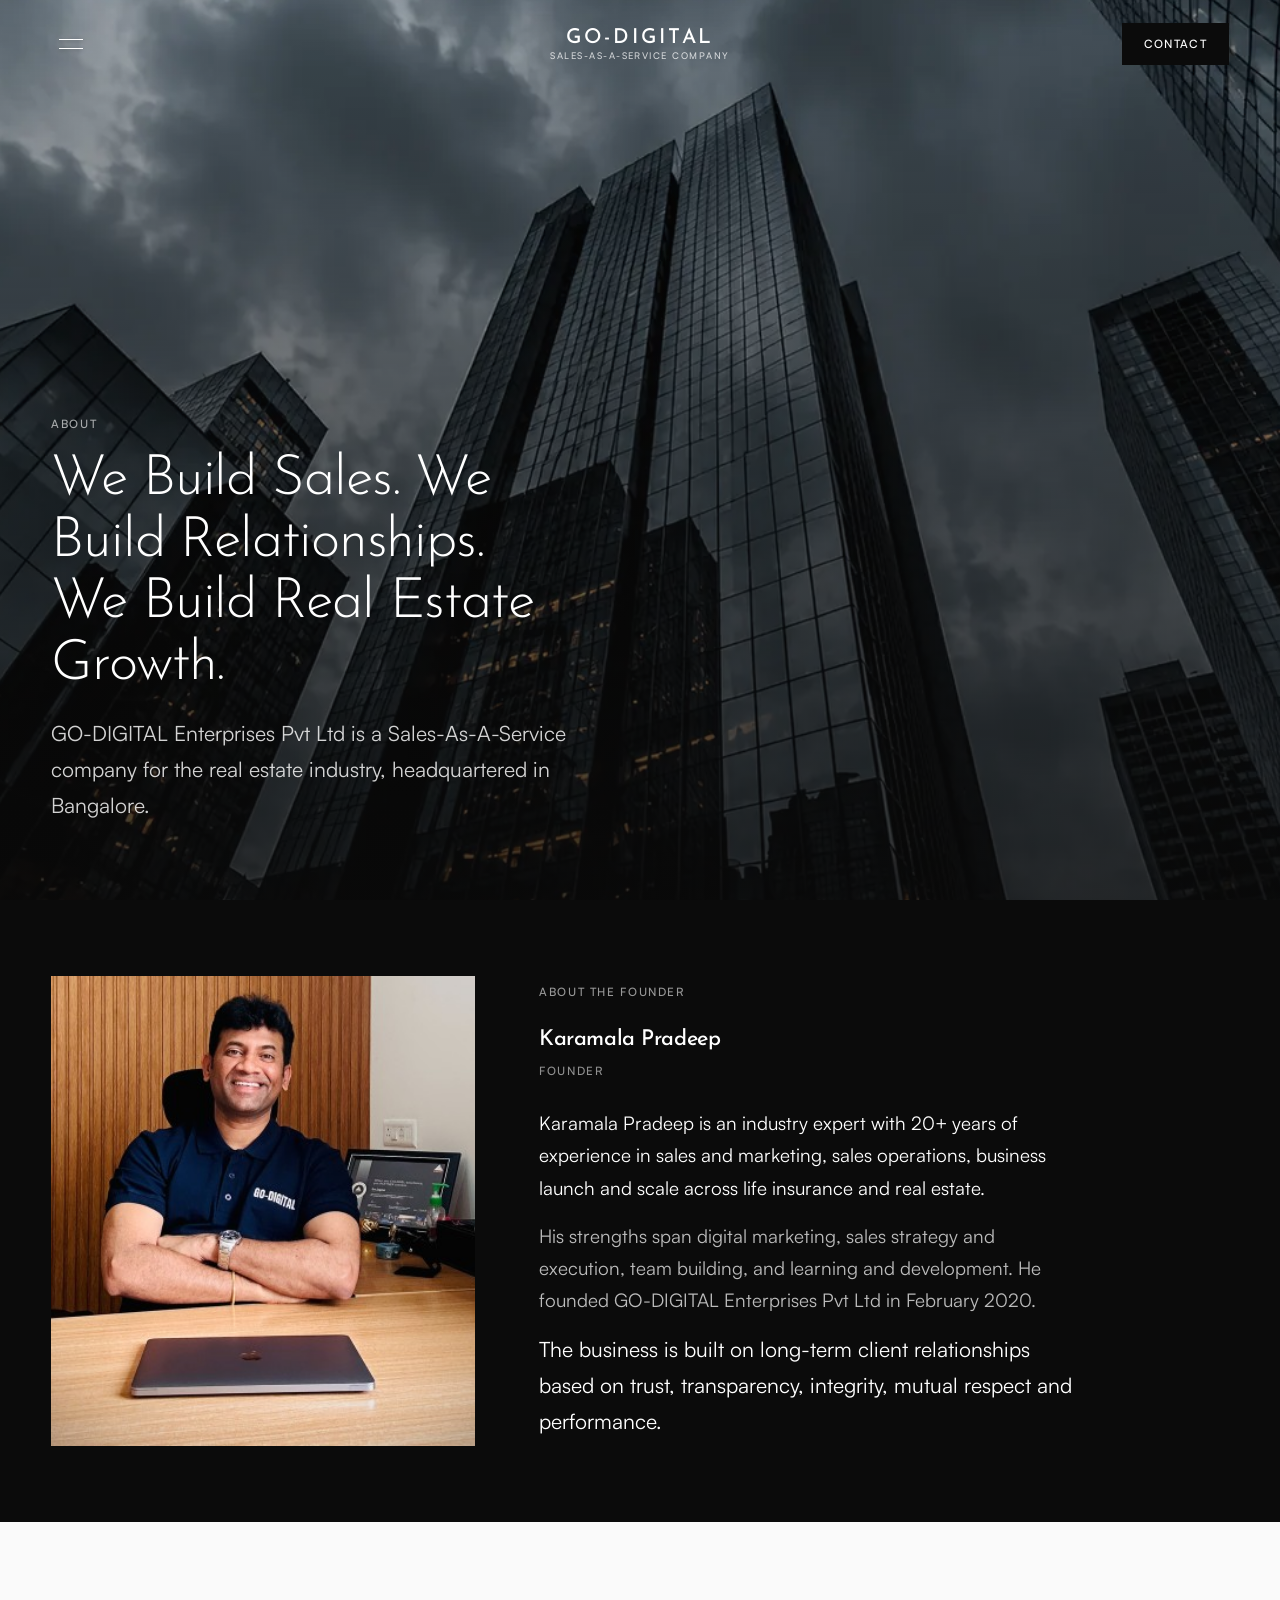
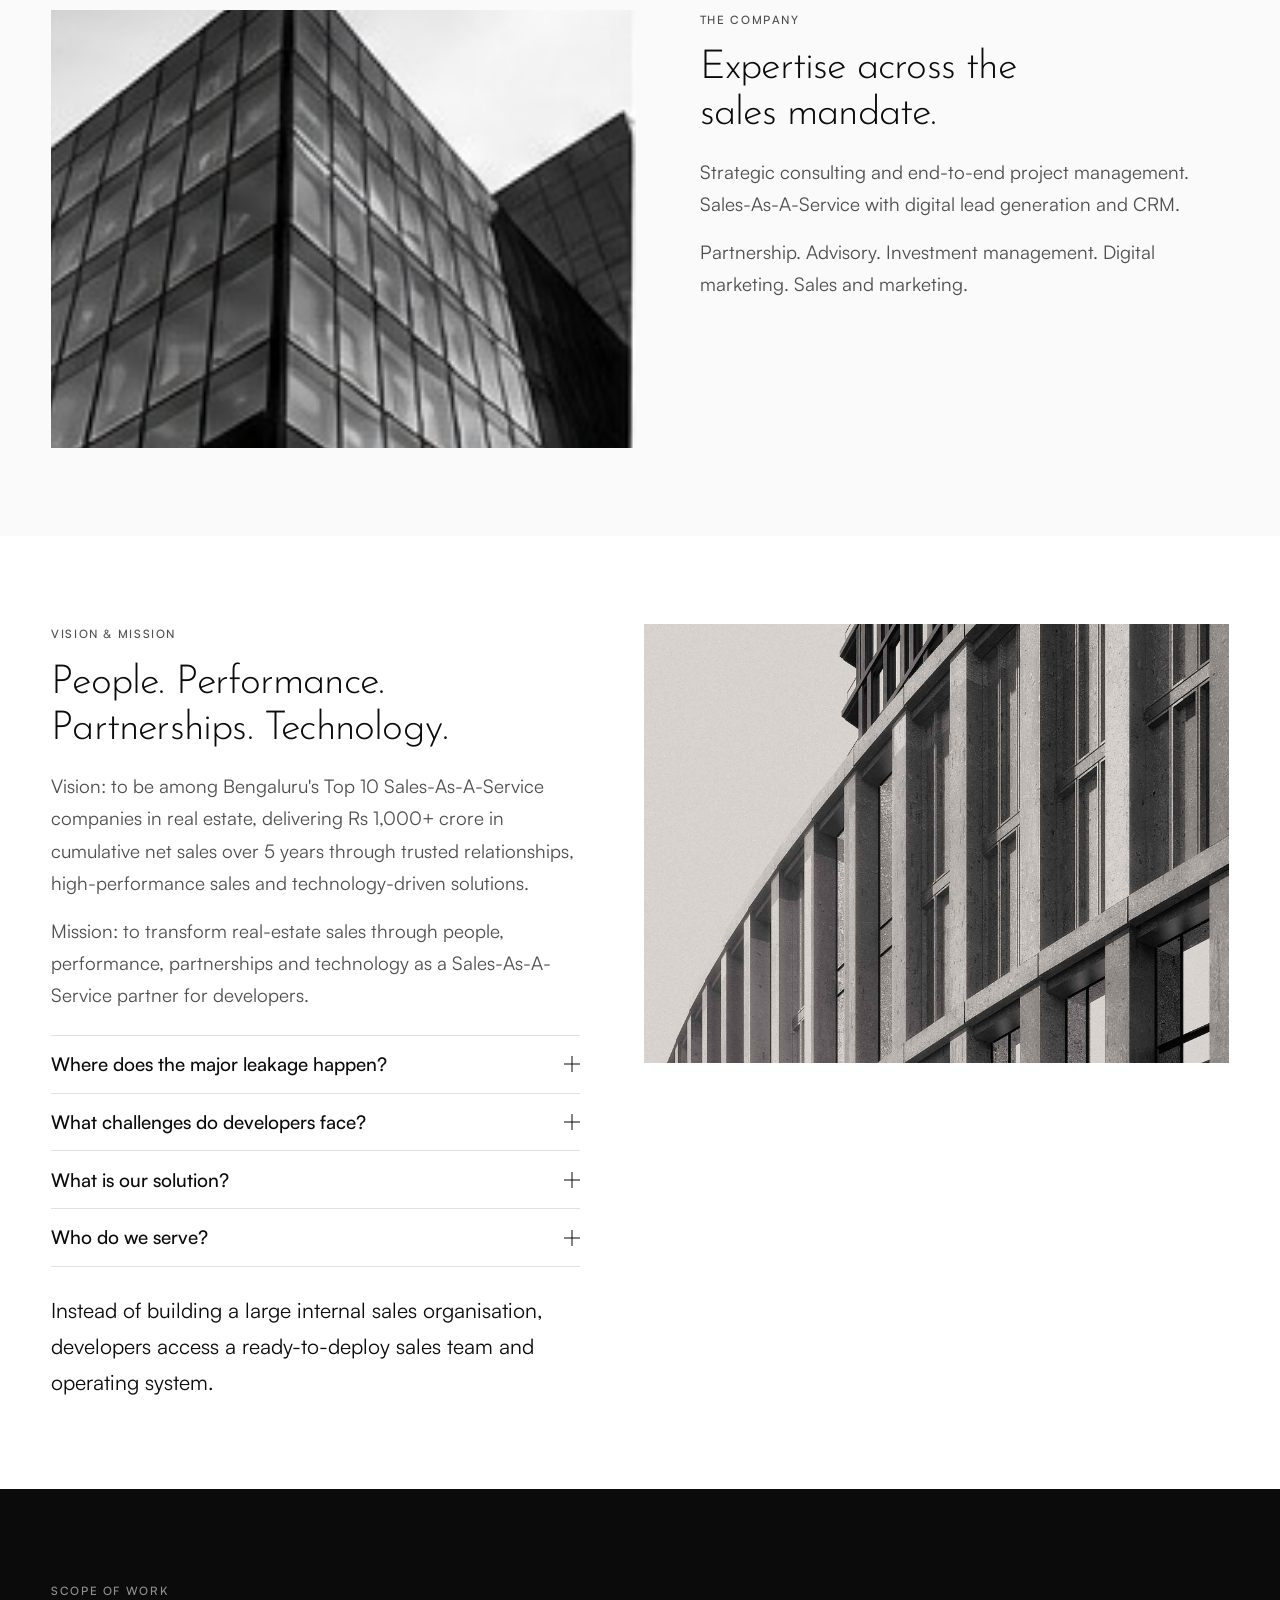
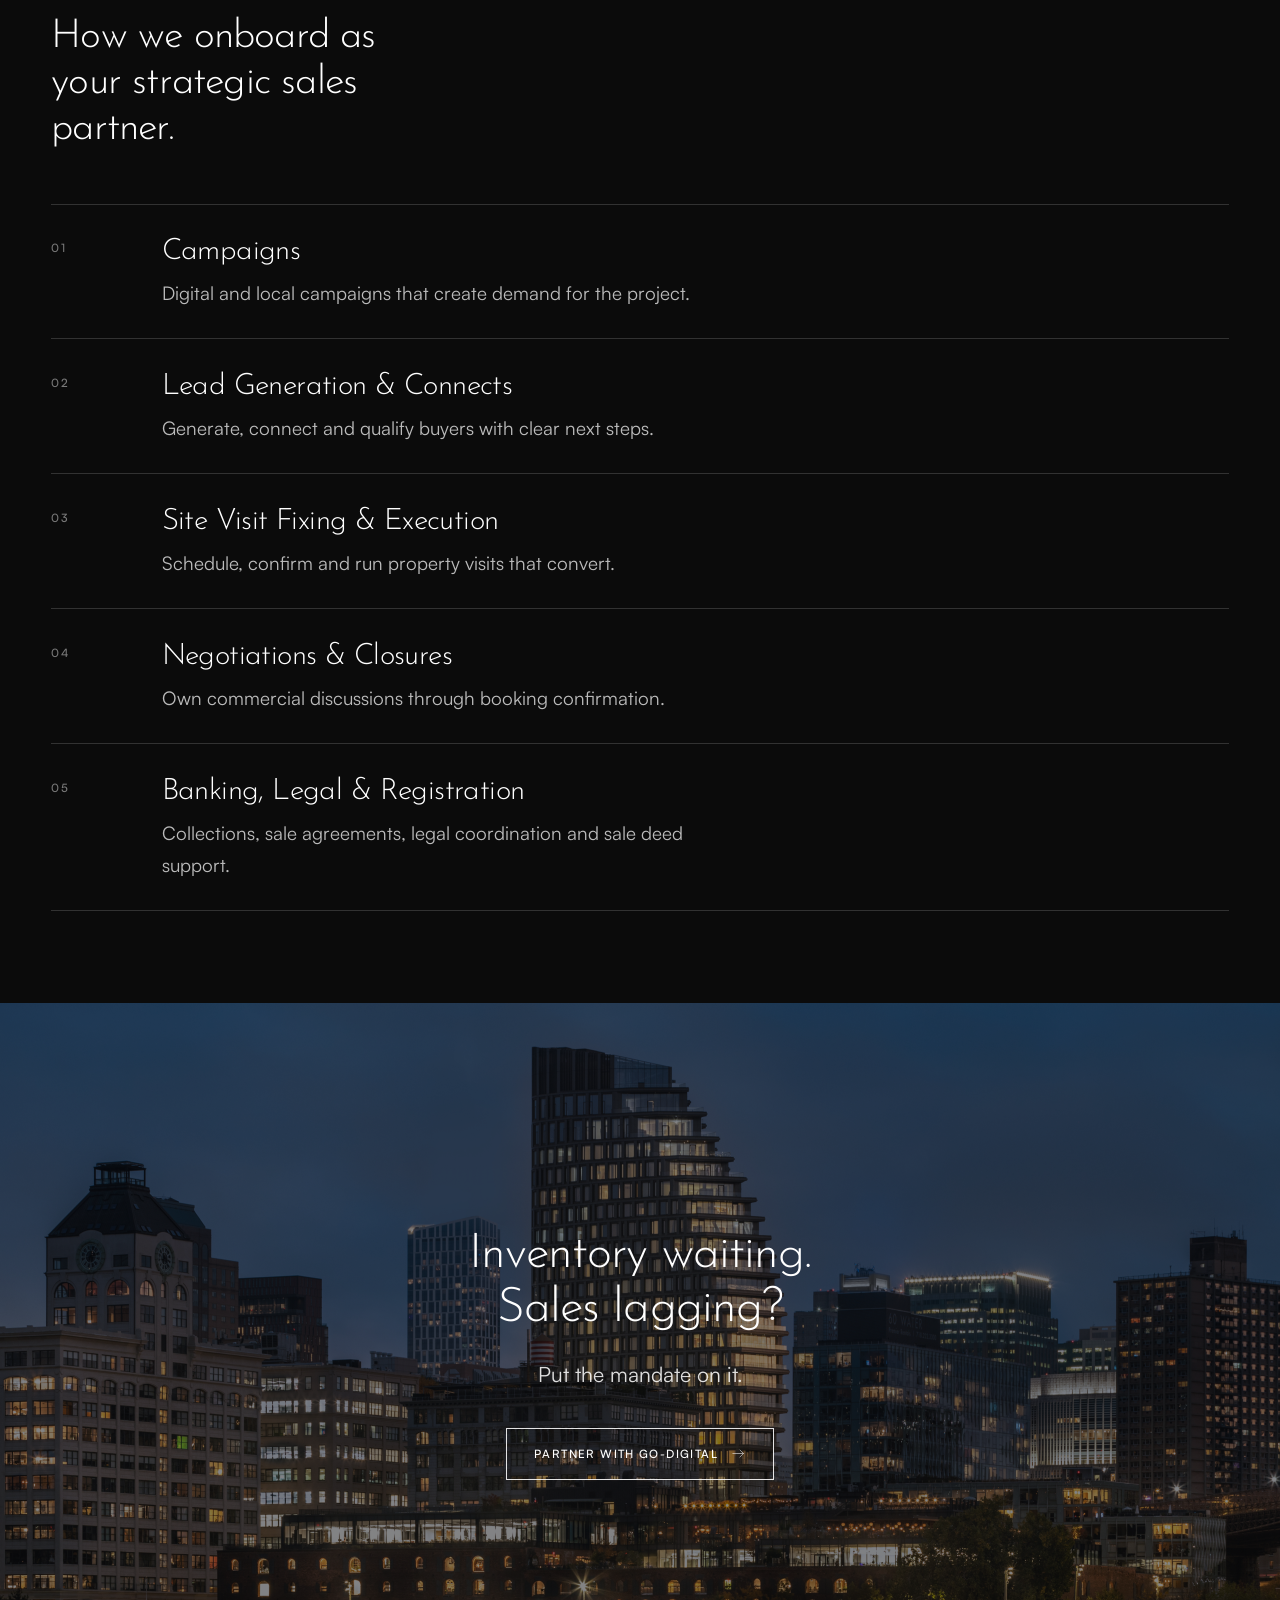
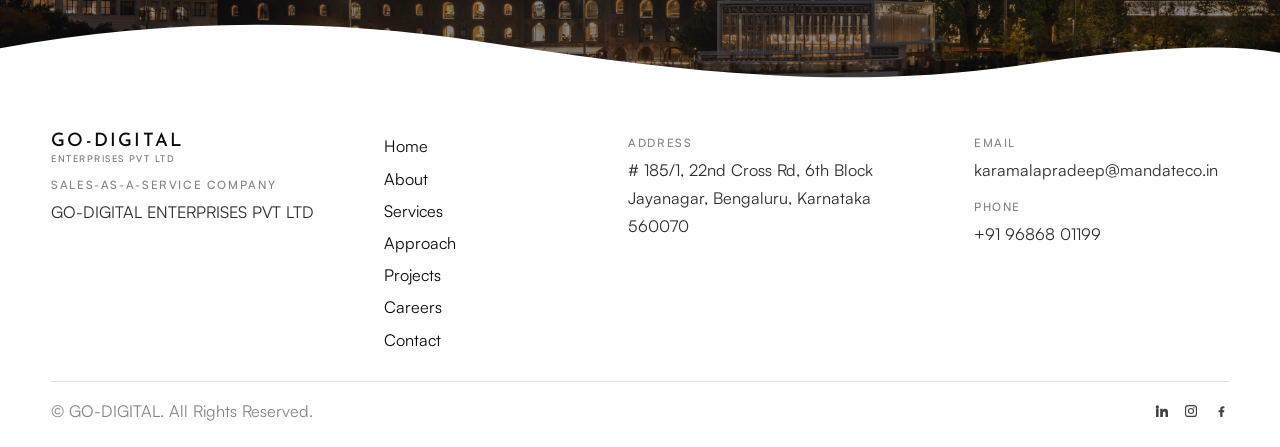
==== commit 5d0d763d: "s" ====
--- a/about.html
+++ b/about.html
@@ -5,10 +5,10 @@
     <meta name="viewport" content="width=device-width, initial-scale=1.0" />
     <meta
       name="description"
-      content="About MANDATECO — Sales as a Service for real estate. Meet founder Karamala Pradeep and how we build sales systems."
+      content="About GO-DIGITAL - Sales-As-A-Service for real estate. Meet founder Karamala Pradeep and how we build sales systems."
     />
-    <title>About MANDATECO</title>
-    <link rel="stylesheet" href="css/style.css?v=about-hero" />
+    <title>About GO-DIGITAL</title>
+    <link rel="stylesheet" href="css/style.css?v=go-digital" />
   </head>
   <body>
     <a class="skip-link" href="#post">Skip to content</a>
@@ -27,13 +27,10 @@
         </button>
 
         <a class="nav__brand" href="index.html">
-          <img
-            class="nav__logo"
-            src="assets/logo/mandateco-logo.png"
-            alt="MANDATECO"
-            width="220"
-            height="48"
-          />
+          <span class="brand-mark">
+            <span class="brand-mark__name">GO-DIGITAL</span>
+            <span class="brand-mark__tag">Sales-As-A-Service Company</span>
+          </span>
         </a>
 
         <a class="nav__cta button-text" href="contact.html">Contact</a>
@@ -55,6 +52,7 @@
         <a class="heading-md" href="services.html">Services</a>
         <a class="heading-md" href="index.html#why">Approach</a>
         <a class="heading-md" href="index.html#projects">Projects</a>
+        <a class="heading-md" href="careers.html">Careers</a>
         <a class="heading-md" href="contact.html">Contact</a>
       </nav>
     </div>
@@ -74,11 +72,10 @@
         <div class="post-hero__inner">
           <p class="post-hero__eyebrow label">About</p>
           <h1 class="post-hero__title heading-xl" id="post-title">
-            We Are in the Business of Building Sales.
+            We Build Sales. We Build Relationships. We Build Real Estate Growth.
           </h1>
           <p class="post-hero__lead description-lg">
-            MANDATECO is a real estate Sales as a Service company created to help
-            developers build stronger, more accountable and scalable sales operations.
+            GO-DIGITAL Enterprises Pvt Ltd is a Sales-As-A-Service company for the real estate industry, headquartered in Bangalore.
           </p>
         </div>
       </section>
@@ -88,7 +85,7 @@
           <figure class="founder__media">
             <img
               src="Public/images/founder.png"
-              alt="Karamala Pradeep, founder of MANDATECO"
+              alt="Karamala Pradeep, founder of GO-DIGITAL"
               width="1200"
               height="1500"
               loading="lazy"
@@ -103,10 +100,13 @@
             <p class="founder__role label">Founder</p>
             <div class="founder__copy">
               <p class="founder__reveal description">
-                Karamala Pradeep is a real estate sales leader with extensive experience in sales strategy, project mandates and business development. With a strong understanding of market dynamics and customer behaviour, he founded MANDATECO with a vision to build structured, scalable and performance-driven sales ecosystems for real estate developers.
+                Karamala Pradeep is an industry expert with 20+ years of experience in sales and marketing, sales operations, business launch and scale across life insurance and real estate.
+              </p>
+              <p class="founder__reveal description">
+                His strengths span digital marketing, sales strategy and execution, team building, and learning and development. He founded GO-DIGITAL Enterprises Pvt Ltd in February 2020.
               </p>
               <p class="founder__reveal description-lg">
-                His philosophy is simple: the right strategy, people and processes can turn project potential into measurable sales.
+                The business is built on long-term client relationships based on trust, transparency, integrity, mutual respect and performance.
               </p>
             </div>
           </div>
@@ -129,15 +129,13 @@
             <div class="post-block__copy">
               <p class="post-block__eyebrow label">The company</p>
               <h2 class="post-block__title heading-md" id="post-intro-title">
-                Sales systems that work.
+                Expertise across the sales mandate.
               </h2>
               <p class="description">
-                We combine real estate expertise, sales execution, technology and
-                market intelligence to create sales systems that work.
+                Strategic consulting and end-to-end project management. Sales-As-A-Service with digital lead generation and CRM.
               </p>
               <p class="description">
-                MANDATECO partners with developers who need stronger ownership
-                across the funnel — from first enquiry to final closure.
+                Partnership. Advisory. Investment management. Digital marketing. Sales and marketing.
               </p>
             </div>
           </div>
@@ -156,125 +154,64 @@
               />
             </figure>
             <div class="post-block__copy">
-              <p class="post-block__eyebrow label">Our Philosophy</p>
+              <p class="post-block__eyebrow label">Vision &amp; Mission</p>
               <h2 class="post-block__title heading-md" id="philosophy-title">
-                Sales Is Not an Activity. It Is a System.
+                People. Performance. Partnerships. Technology.
               </h2>
               <p class="description">
-                Generating enquiries is only one part of selling real estate.
+                Vision: to be among Bengaluru's Top 10 Sales-As-A-Service companies in real estate, delivering Rs 1,000+ crore in cumulative net sales over 5 years through trusted relationships, high-performance sales and technology-driven solutions.
               </p>
               <p class="description">
-                The real opportunity lies in what happens next.
+                Mission: to transform real-estate sales through people, performance, partnerships and technology as a Sales-As-A-Service partner for developers.
               </p>
               <div class="post-qa" id="post-qa">
                 <div class="post-qa__item">
-                  <button
-                    class="post-qa__toggle"
-                    type="button"
-                    aria-expanded="false"
-                  >
-                    <span class="post-qa__question">How quickly is the lead contacted?</span>
+                  <button class="post-qa__toggle" type="button" aria-expanded="false">
+                    <span class="post-qa__question">Where does the major leakage happen?</span>
                     <span class="post-qa__icon" aria-hidden="true"></span>
                   </button>
                   <div class="post-qa__answer">
                     <div class="post-qa__answer-inner">
-                      <p>Within the hour. Speed protects intent before interest cools.</p>
+                      <p>Between lead, contact, qualification, site visit, negotiation and booking.</p>
                     </div>
                   </div>
                 </div>
                 <div class="post-qa__item">
-                  <button
-                    class="post-qa__toggle"
-                    type="button"
-                    aria-expanded="false"
-                  >
-                    <span class="post-qa__question">How effectively is it qualified?</span>
+                  <button class="post-qa__toggle" type="button" aria-expanded="false">
+                    <span class="post-qa__question">What challenges do developers face?</span>
                     <span class="post-qa__icon" aria-hidden="true"></span>
                   </button>
                   <div class="post-qa__answer">
                     <div class="post-qa__answer-inner">
-                      <p>Against budget, timeline, need and fit — not against a script.</p>
+                      <p>Slow lead response, poor follow-up, inconsistent processes, high salesperson turnover, weak CRM discipline and site-visit drop-offs.</p>
                     </div>
                   </div>
                 </div>
                 <div class="post-qa__item">
-                  <button
-                    class="post-qa__toggle"
-                    type="button"
-                    aria-expanded="false"
-                  >
-                    <span class="post-qa__question">How is interest nurtured?</span>
+                  <button class="post-qa__toggle" type="button" aria-expanded="false">
+                    <span class="post-qa__question">What is our solution?</span>
                     <span class="post-qa__icon" aria-hidden="true"></span>
                   </button>
                   <div class="post-qa__answer">
                     <div class="post-qa__answer-inner">
-                      <p>With timely follow-ups that keep the project in the conversation.</p>
+                      <p>An outsourced sales organisation combining people, process, technology, data and legal coordination across the full customer journey.</p>
                     </div>
                   </div>
                 </div>
                 <div class="post-qa__item">
-                  <button
-                    class="post-qa__toggle"
-                    type="button"
-                    aria-expanded="false"
-                  >
-                    <span class="post-qa__question">Does it become a site visit?</span>
+                  <button class="post-qa__toggle" type="button" aria-expanded="false">
+                    <span class="post-qa__question">Who do we serve?</span>
                     <span class="post-qa__icon" aria-hidden="true"></span>
                   </button>
                   <div class="post-qa__answer">
                     <div class="post-qa__answer-inner">
-                      <p>Only when the buyer is ready. Visits are booked to convert, not fill a calendar.</p>
+                      <p>Developers launching projects, small and mid-sized builders, channel partners, commercial property owners, NRI-focused companies and investors exiting or leasing assets.</p>
                     </div>
                   </div>
                 </div>
-                <div class="post-qa__item">
-                  <button
-                    class="post-qa__toggle"
-                    type="button"
-                    aria-expanded="false"
-                  >
-                    <span class="post-qa__question">What happens after the visit?</span>
-                    <span class="post-qa__icon" aria-hidden="true"></span>
-                  </button>
-                  <div class="post-qa__answer">
-                    <div class="post-qa__answer-inner">
-                      <p>Objections are logged, next steps owned, and the deal stays warm.</p>
-                    </div>
-                  </div>
-                </div>
-                <div class="post-qa__item">
-                  <button
-                    class="post-qa__toggle"
-                    type="button"
-                    aria-expanded="false"
-                  >
-                    <span class="post-qa__question">How is the negotiation managed?</span>
-                    <span class="post-qa__icon" aria-hidden="true"></span>
-                  </button>
-                  <div class="post-qa__answer">
-                    <div class="post-qa__answer-inner">
-                      <p>With clear pricing logic, controlled concessions and one accountable owner.</p>
-                    </div>
-                  </div>
-                </div>
-                <div class="post-qa__item">
-                  <button
-                    class="post-qa__toggle"
-                    type="button"
-                    aria-expanded="false"
-                  >
-                    <span class="post-qa__question">What ultimately drives the closure?</span>
-                    <span class="post-qa__icon" aria-hidden="true"></span>
-                  </button>
-                  <div class="post-qa__answer">
-                    <div class="post-qa__answer-inner">
-                      <p>Discipline across every stage — not a last-minute push.</p>
-                    </div>
-                  </div>
-                </div>
               </div>
               <p class="description-lg post-block__close">
-                MANDATECO brings structure to every stage.
+                Instead of building a large internal sales organisation, developers access a ready-to-deploy sales team and operating system.
               </p>
             </div>
           </div>
@@ -283,9 +220,9 @@
         <section class="post-beliefs" aria-labelledby="beliefs-title">
           <div class="post-beliefs__inner">
             <header class="post-beliefs__head">
-              <p class="post-beliefs__eyebrow label">What We Believe</p>
+              <p class="post-beliefs__eyebrow label">Scope of Work</p>
               <h2 class="post-beliefs__title heading-md" id="beliefs-title">
-                The principles behind every mandate.
+                How we onboard as your strategic sales partner.
               </h2>
             </header>
 
@@ -293,46 +230,45 @@
               <li class="post-beliefs__row">
                 <span class="post-beliefs__num" aria-hidden="true">01</span>
                 <div class="post-beliefs__body">
-                  <h3 class="post-beliefs__name">Strategy Before Scale</h3>
+                  <h3 class="post-beliefs__name">Campaigns</h3>
                   <p class="post-beliefs__text description">
-                    We understand before we execute.
+                    Digital and local campaigns that create demand for the project.
                   </p>
                 </div>
               </li>
               <li class="post-beliefs__row">
                 <span class="post-beliefs__num" aria-hidden="true">02</span>
                 <div class="post-beliefs__body">
-                  <h3 class="post-beliefs__name">People + Process</h3>
+                  <h3 class="post-beliefs__name">Lead Generation &amp; Connects</h3>
                   <p class="post-beliefs__text description">
-                    The right people perform better when supported by the right systems.
+                    Generate, connect and qualify buyers with clear next steps.
                   </p>
                 </div>
               </li>
               <li class="post-beliefs__row">
                 <span class="post-beliefs__num" aria-hidden="true">03</span>
                 <div class="post-beliefs__body">
-                  <h3 class="post-beliefs__name">Data Over Assumptions</h3>
+                  <h3 class="post-beliefs__name">Site Visit Fixing &amp; Execution</h3>
                   <p class="post-beliefs__text description">
-                    Every stage of the funnel should be measurable.
+                    Schedule, confirm and run property visits that convert.
                   </p>
                 </div>
               </li>
               <li class="post-beliefs__row">
                 <span class="post-beliefs__num" aria-hidden="true">04</span>
                 <div class="post-beliefs__body">
-                  <h3 class="post-beliefs__name">Customer at the Centre</h3>
+                  <h3 class="post-beliefs__name">Negotiations &amp; Closures</h3>
                   <p class="post-beliefs__text description">
-                    Better customer engagement creates better sales conversations.
+                    Own commercial discussions through booking confirmation.
                   </p>
                 </div>
               </li>
               <li class="post-beliefs__row">
                 <span class="post-beliefs__num" aria-hidden="true">05</span>
                 <div class="post-beliefs__body">
-                  <h3 class="post-beliefs__name">Performance Through Consistency</h3>
+                  <h3 class="post-beliefs__name">Banking, Legal &amp; Registration</h3>
                   <p class="post-beliefs__text description">
-                    Sales growth comes from disciplined execution, continuous monitoring
-                    and optimisation.
+                    Collections, sale agreements, legal coordination and sale deed support.
                   </p>
                 </div>
               </li>
@@ -361,7 +297,7 @@
             Put the mandate on it.
           </p>
           <a class="closer__cta button-text" href="contact.html">
-            Partner with MANDATECO
+            Partner with GO-DIGITAL
             <img
               src="Public/mandateco_icons_svg/arrow-right.svg"
               alt=""
@@ -386,16 +322,13 @@
         <div class="footer__grid">
           <div class="footer__col">
             <a class="footer__brand" href="index.html">
-              <img
-                class="footer__logo"
-                src="assets/logo/mandateco-logo.png"
-                alt="MANDATECO"
-                width="220"
-                height="48"
-              />
+            <span class="brand-mark brand-mark--footer">
+              <span class="brand-mark__name">GO-DIGITAL</span>
+              <span class="brand-mark__tag">Enterprises Pvt Ltd</span>
+            </span>
             </a>
-            <p class="footer__kicker label">Sales as a Service</p>
-            <p class="footer__line description-sm">Your Project. Our Mandate.</p>
+            <p class="footer__kicker label">Sales-As-A-Service Company</p>
+            <p class="footer__line description-sm">GO-DIGITAL ENTERPRISES PVT LTD</p>
           </div>
 
           <nav class="footer__col" aria-label="Footer">
@@ -405,6 +338,7 @@
               <li><a href="services.html">Services</a></li>
               <li><a href="index.html#why">Approach</a></li>
               <li><a href="index.html#projects">Projects</a></li>
+              <li><a href="careers.html">Careers</a></li>
               <li><a href="contact.html">Contact</a></li>
             </ul>
           </nav>
@@ -417,7 +351,7 @@
                 target="_blank"
                 rel="noopener noreferrer"
               >
-                185/1, 22nd Cross Rd, Jayanagar 6th Block, Jayanagar, Bengaluru,
+                # 185/1, 22nd Cross Rd, 6th Block Jayanagar, Bengaluru,
                 Karnataka 560070
               </a>
             </p>
@@ -437,11 +371,11 @@
 
         <div class="footer__bar">
           <p class="footer__copy description-sm">
-            © MANDATECO. All Rights Reserved.
+            © GO-DIGITAL. All Rights Reserved.
           </p>
           <ul class="footer__social">
             <li>
-              <a href="#" aria-label="LinkedIn">
+              <a href="https://www.linkedin.com/in/karamala-pradeep-1183481a6" target="_blank" rel="noopener noreferrer" aria-label="LinkedIn">
                 <svg viewBox="0 0 24 24" aria-hidden="true">
                   <path
                     fill="currentColor"
--- a/css/style.css
+++ b/css/style.css
@@ -286,6 +286,14 @@
   filter: none;
 }
 
+.site-header .brand-mark {
+  color: var(--white);
+}
+
+.site-header.is-scrolled:not(.is-menu-open) .brand-mark {
+  color: var(--black);
+}
+
 .nav {
   display: grid;
   grid-template-columns: 1fr auto 1fr;
@@ -336,6 +344,50 @@
   justify-self: center;
   display: flex;
   align-items: center;
+  text-decoration: none;
+  color: inherit;
+}
+
+.brand-mark {
+  display: flex;
+  flex-direction: column;
+  align-items: center;
+  gap: 0.15rem;
+  line-height: 1;
+  text-align: center;
+}
+
+.brand-mark__name {
+  font-family: var(--font-display);
+  font-weight: 500;
+  font-size: clamp(1.05rem, 1.6vw, 1.35rem);
+  letter-spacing: 0.14em;
+  text-transform: uppercase;
+}
+
+.brand-mark__tag {
+  font-family: var(--font-body);
+  font-size: 0.58rem;
+  font-weight: 500;
+  letter-spacing: 0.16em;
+  text-transform: uppercase;
+  opacity: 0.72;
+}
+
+.brand-mark--footer {
+  align-items: flex-start;
+  text-align: left;
+  color: var(--black);
+}
+
+.brand-mark--footer .brand-mark__name {
+  font-size: 1.15rem;
+  letter-spacing: 0.12em;
+}
+
+.brand-mark--footer .brand-mark__tag {
+  opacity: 0.55;
+  color: var(--black);
 }
 
 .nav__logo {
@@ -3345,6 +3397,11 @@
   filter: none;
 }
 
+.page-contact .brand-mark,
+.page-blog .brand-mark {
+  color: var(--black);
+}
+
 .page-contact .site-header.is-scrolled:not(.is-menu-open),
 .page-blog .site-header.is-scrolled:not(.is-menu-open) {
   background: rgba(250, 250, 250, 0.96);
@@ -3363,6 +3420,11 @@
 .page-contact .site-header.is-menu-open .nav__logo,
 .page-blog .site-header.is-menu-open .nav__logo {
   filter: invert(1) drop-shadow(0 2px 10px rgba(0, 0, 0, 0.35));
+}
+
+.page-contact .site-header.is-menu-open .brand-mark,
+.page-blog .site-header.is-menu-open .brand-mark {
+  color: var(--white);
 }
 
 .contact {
@@ -4631,3 +4693,535 @@
     opacity: 0 !important;
   }
 }
+
+/* -------------------------------------------------------------------------- */
+/* Careers page                                                               */
+/* -------------------------------------------------------------------------- */
+
+.care-why {
+  background: var(--white);
+  color: var(--black);
+  padding: var(--section-y) var(--pad-x);
+  scroll-margin-top: calc(var(--nav-h) + 1.25rem);
+}
+
+.care-why__inner {
+  width: min(100%, var(--max));
+  margin: 0 auto;
+}
+
+.care-why__head {
+  max-width: 40rem;
+  margin-bottom: clamp(2rem, 4vw, 3rem);
+  opacity: 0;
+  transform: translateY(18px);
+  transition: opacity 0.85s ease, transform 0.95s cubic-bezier(0.16, 1, 0.3, 1);
+}
+
+.care-why.is-in .care-why__head {
+  opacity: 1;
+  transform: none;
+}
+
+.care-why__eyebrow {
+  margin: 0 0 0.95rem;
+  overflow: hidden;
+  color: var(--black-soft);
+}
+
+.care-why__eyebrow span,
+.care-why__line span,
+.care-why__lead span {
+  display: block;
+}
+
+.care-why__title {
+  margin: 0 0 1rem;
+}
+
+.care-why__lead {
+  margin: 0;
+  color: var(--black-soft);
+}
+
+.care-why__grid {
+  display: grid;
+  grid-template-columns: repeat(3, minmax(0, 1fr));
+  gap: clamp(1.5rem, 3vw, 2.5rem);
+  border-top: 1px solid var(--hairline);
+  padding-top: clamp(1.75rem, 3.5vw, 2.5rem);
+}
+
+.care-why__item {
+  opacity: 0;
+  transform: translateY(20px);
+  transition: opacity 0.85s ease, transform 0.95s cubic-bezier(0.16, 1, 0.3, 1);
+}
+
+.care-why.is-in .care-why__item {
+  opacity: 1;
+  transform: none;
+}
+
+.care-why.is-in .care-why__item:nth-child(2) {
+  transition-delay: 0.08s;
+}
+
+.care-why.is-in .care-why__item:nth-child(3) {
+  transition-delay: 0.16s;
+}
+
+.care-why__num {
+  margin: 0 0 0.85rem;
+  font-family: var(--font-display);
+  font-weight: 300;
+  font-size: clamp(1.75rem, 3vw, 2.35rem);
+  line-height: 1;
+  letter-spacing: var(--tracking-tight);
+}
+
+.care-why__name {
+  margin: 0 0 0.75rem;
+  max-width: 12ch;
+}
+
+.care-why__item .description {
+  margin: 0;
+  color: var(--black-soft);
+  max-width: 28rem;
+}
+
+.care-tracks {
+  background: #fafafa;
+  color: var(--black);
+  padding: clamp(2.5rem, 6vw, 4.5rem) var(--pad-x) clamp(1rem, 3vw, 2rem);
+}
+
+.care-tracks__inner {
+  width: min(100%, var(--max));
+  margin: 0 auto;
+  border-top: 1px solid var(--hairline-strong);
+}
+
+.care-track {
+  display: grid;
+  grid-template-columns: minmax(4rem, 6.5rem) minmax(0, 1fr) minmax(12rem, 22.5rem);
+  gap: clamp(1.25rem, 3.5vw, 2.75rem);
+  align-items: start;
+  padding: clamp(2.25rem, 5vw, 3.75rem) 0;
+  border-bottom: 1px solid var(--hairline);
+  scroll-margin-top: calc(var(--nav-h) + 1.25rem);
+}
+
+.care-track--flip {
+  grid-template-columns: minmax(12rem, 22.5rem) minmax(4rem, 6.5rem) minmax(0, 1fr);
+}
+
+.care-track--flip .care-track__media {
+  grid-column: 1;
+  grid-row: 1;
+}
+
+.care-track--flip .care-track__num {
+  grid-column: 2;
+}
+
+.care-track--flip .care-track__body {
+  grid-column: 3;
+}
+
+.care-track__num {
+  margin: 0;
+  padding-top: 0.15rem;
+  font-family: var(--font-display);
+  font-weight: 300;
+  font-size: clamp(2.4rem, 5vw, 3.75rem);
+  line-height: 0.9;
+  letter-spacing: var(--tracking-tight);
+  opacity: 0;
+  transform: translateY(18px);
+  transition: opacity 0.8s ease, transform 0.9s cubic-bezier(0.16, 1, 0.3, 1);
+}
+
+.care-track.is-in .care-track__num {
+  opacity: 1;
+  transform: none;
+}
+
+.care-track__label {
+  margin: 0 0 0.7rem;
+  color: var(--black-soft);
+}
+
+.care-track__title {
+  margin: 0 0 1rem;
+  max-width: 16ch;
+}
+
+.care-track__body {
+  opacity: 0;
+  transform: translateY(20px);
+  transition: opacity 0.85s ease 0.1s, transform 0.95s cubic-bezier(0.16, 1, 0.3, 1) 0.1s;
+}
+
+.care-track.is-in .care-track__body {
+  opacity: 1;
+  transform: none;
+}
+
+.care-track__body > .description {
+  margin: 0 0 1rem;
+  max-width: 38rem;
+  color: var(--black-soft);
+}
+
+.care-track__points {
+  list-style: none;
+  margin: 1.25rem 0 0;
+  padding: 0;
+  display: grid;
+  grid-template-columns: repeat(2, minmax(0, 1fr));
+  gap: 0;
+  max-width: 28rem;
+}
+
+.care-track__points li {
+  padding: 0.65rem 0;
+  border-top: 1px solid var(--hairline);
+  font-family: var(--font-body);
+  font-size: 0.92rem;
+  color: var(--black-soft);
+}
+
+.care-track__media {
+  margin: 0;
+  overflow: hidden;
+  aspect-ratio: 4 / 5;
+  background: #e8e8e8;
+  opacity: 0;
+  transform: translateY(22px);
+  transition: opacity 0.9s ease 0.12s, transform 1s cubic-bezier(0.16, 1, 0.3, 1) 0.12s;
+}
+
+.care-track.is-in .care-track__media {
+  opacity: 1;
+  transform: none;
+}
+
+.care-track__media img {
+  width: 100%;
+  height: 100%;
+  object-fit: cover;
+  transform: scale(1.06);
+  transition: transform 1.15s cubic-bezier(0.16, 1, 0.3, 1);
+}
+
+.care-track.is-in .care-track__media img {
+  transform: scale(1);
+}
+
+.care-roles {
+  background: var(--white);
+  color: var(--black);
+  padding: var(--section-y) var(--pad-x);
+  scroll-margin-top: calc(var(--nav-h) + 1.25rem);
+}
+
+.care-roles__inner {
+  width: min(100%, var(--max));
+  margin: 0 auto;
+}
+
+.care-roles__head {
+  max-width: 38rem;
+  margin-bottom: clamp(1.75rem, 3.5vw, 2.5rem);
+  opacity: 0;
+  transform: translateY(18px);
+  transition: opacity 0.85s ease, transform 0.95s cubic-bezier(0.16, 1, 0.3, 1);
+}
+
+.care-roles.is-in .care-roles__head {
+  opacity: 1;
+  transform: none;
+}
+
+.care-roles__eyebrow {
+  margin: 0 0 0.95rem;
+  color: var(--black-soft);
+}
+
+.care-roles__title {
+  margin: 0 0 1rem;
+}
+
+.care-roles__lead {
+  margin: 0;
+  color: var(--black-soft);
+}
+
+.care-roles__list {
+  border-top: 1px solid var(--hairline-strong);
+}
+
+.care-role {
+  display: grid;
+  grid-template-columns: minmax(8rem, 12rem) minmax(0, 1fr) auto;
+  gap: 1rem 1.5rem;
+  align-items: start;
+  padding: clamp(1.35rem, 2.5vw, 1.85rem) 0;
+  border-bottom: 1px solid var(--hairline);
+  opacity: 0;
+  transform: translateY(16px);
+  transition: opacity 0.8s ease, transform 0.9s cubic-bezier(0.16, 1, 0.3, 1);
+}
+
+.care-role.is-in {
+  opacity: 1;
+  transform: none;
+}
+
+.care-role__meta {
+  display: flex;
+  flex-direction: column;
+  gap: 0.35rem;
+}
+
+.care-role__dept {
+  margin: 0;
+  color: var(--black-soft);
+}
+
+.care-role__loc {
+  margin: 0;
+  color: var(--black-soft);
+}
+
+.care-role__name {
+  margin: 0 0 0.45rem;
+}
+
+.care-role__note {
+  margin: 0;
+  max-width: 36rem;
+  color: var(--black-soft);
+}
+
+.care-role__cta {
+  display: inline-flex;
+  align-items: center;
+  gap: 0.45rem;
+  margin-top: 0.15rem;
+  color: var(--black);
+  text-decoration: none;
+  white-space: nowrap;
+}
+
+.care-role__cta img {
+  width: 1.1rem;
+  height: 1.1rem;
+  transition: transform 0.35s cubic-bezier(0.16, 1, 0.3, 1);
+}
+
+.care-role__cta:hover img,
+.care-role__cta:focus-visible img {
+  transform: translateX(4px);
+}
+
+.care-culture {
+  position: relative;
+  min-height: 70svh;
+  display: flex;
+  align-items: flex-end;
+  overflow: hidden;
+  color: var(--white);
+  background: var(--black);
+  scroll-margin-top: calc(var(--nav-h) + 1.25rem);
+}
+
+.care-culture__media {
+  position: absolute;
+  inset: 0;
+  z-index: 0;
+}
+
+.care-culture__media::after {
+  content: "";
+  position: absolute;
+  inset: 0;
+  background: linear-gradient(
+    180deg,
+    rgba(11, 11, 11, 0.25) 0%,
+    rgba(11, 11, 11, 0.62) 48%,
+    rgba(11, 11, 11, 0.88) 100%
+  );
+}
+
+.care-culture__media img {
+  width: 100%;
+  height: 100%;
+  object-fit: cover;
+  transform: scale(1.05);
+  transition: transform 1.2s cubic-bezier(0.16, 1, 0.3, 1);
+}
+
+.care-culture.is-in .care-culture__media img {
+  transform: scale(1);
+}
+
+.care-culture__inner {
+  position: relative;
+  z-index: 1;
+  width: min(100%, var(--max));
+  margin: 0 auto;
+  padding: calc(var(--nav-h) + 2.5rem) var(--pad-x) clamp(2.75rem, 6vw, 4.25rem);
+  opacity: 0;
+  transform: translateY(20px);
+  transition: opacity 0.9s ease, transform 1s cubic-bezier(0.16, 1, 0.3, 1);
+}
+
+.care-culture.is-in .care-culture__inner {
+  opacity: 1;
+  transform: none;
+}
+
+.care-culture__eyebrow {
+  margin: 0 0 1rem;
+  color: rgba(255, 255, 255, 0.62);
+}
+
+.care-culture__title {
+  margin: 0 0 1.15rem;
+  max-width: 14ch;
+  font-weight: 300;
+}
+
+.care-culture__lead {
+  margin: 0 0 1.75rem;
+  max-width: 34rem;
+  color: rgba(255, 255, 255, 0.82);
+}
+
+.care-culture__list {
+  list-style: none;
+  margin: 0;
+  padding: 0;
+  display: grid;
+  grid-template-columns: repeat(2, minmax(0, 1fr));
+  gap: 0;
+  max-width: 28rem;
+}
+
+.care-culture__list li {
+  padding: 0.7rem 0;
+  border-top: 1px solid rgba(255, 255, 255, 0.22);
+  font-family: var(--font-body);
+  font-size: 0.95rem;
+  color: rgba(255, 255, 255, 0.88);
+}
+
+.care-apply {
+  background: #fafafa;
+  color: var(--black);
+  padding: var(--section-y) var(--pad-x);
+  scroll-margin-top: calc(var(--nav-h) + 1.25rem);
+}
+
+.care-apply__inner {
+  width: min(100%, var(--max));
+  margin: 0 auto;
+  display: grid;
+  grid-template-columns: minmax(0, 0.95fr) minmax(0, 1.05fr);
+  gap: clamp(2rem, 5vw, 4rem);
+  align-items: start;
+}
+
+.care-apply__copy {
+  opacity: 0;
+  transform: translateY(18px);
+  transition: opacity 0.85s ease, transform 0.95s cubic-bezier(0.16, 1, 0.3, 1);
+}
+
+.care-apply.is-in .care-apply__copy {
+  opacity: 1;
+  transform: none;
+}
+
+.care-apply__eyebrow {
+  margin: 0 0 0.95rem;
+  color: var(--black-soft);
+}
+
+.care-apply__title {
+  margin: 0 0 1rem;
+  max-width: 12ch;
+}
+
+.care-apply__lead {
+  margin: 0 0 1.25rem;
+  max-width: 32rem;
+  color: var(--black-soft);
+}
+
+.care-apply__note {
+  margin: 0;
+  color: var(--black-soft);
+}
+
+.care-apply__note a {
+  color: var(--black);
+}
+
+.care-apply .enquire {
+  opacity: 0;
+  transform: translateY(18px);
+  transition: opacity 0.85s ease 0.08s, transform 0.95s cubic-bezier(0.16, 1, 0.3, 1) 0.08s;
+}
+
+.care-apply.is-in .enquire {
+  opacity: 1;
+  transform: none;
+}
+
+@media (max-width: 900px) {
+  .care-why__grid {
+    grid-template-columns: 1fr;
+    gap: 1.75rem;
+  }
+
+  .care-track,
+  .care-track--flip {
+    grid-template-columns: 1fr;
+    gap: 1.25rem;
+  }
+
+  .care-track--flip .care-track__media,
+  .care-track--flip .care-track__num,
+  .care-track--flip .care-track__body {
+    grid-column: auto;
+  }
+
+  .care-track__media {
+    aspect-ratio: 16 / 10;
+    max-width: 100%;
+  }
+
+  .care-role {
+    grid-template-columns: 1fr;
+    gap: 0.65rem;
+  }
+
+  .care-culture__list {
+    grid-template-columns: 1fr;
+  }
+
+  .care-apply__inner {
+    grid-template-columns: 1fr;
+  }
+}
+
+@media (max-width: 639px) {
+  .care-track__points {
+    grid-template-columns: 1fr;
+  }
+}
+
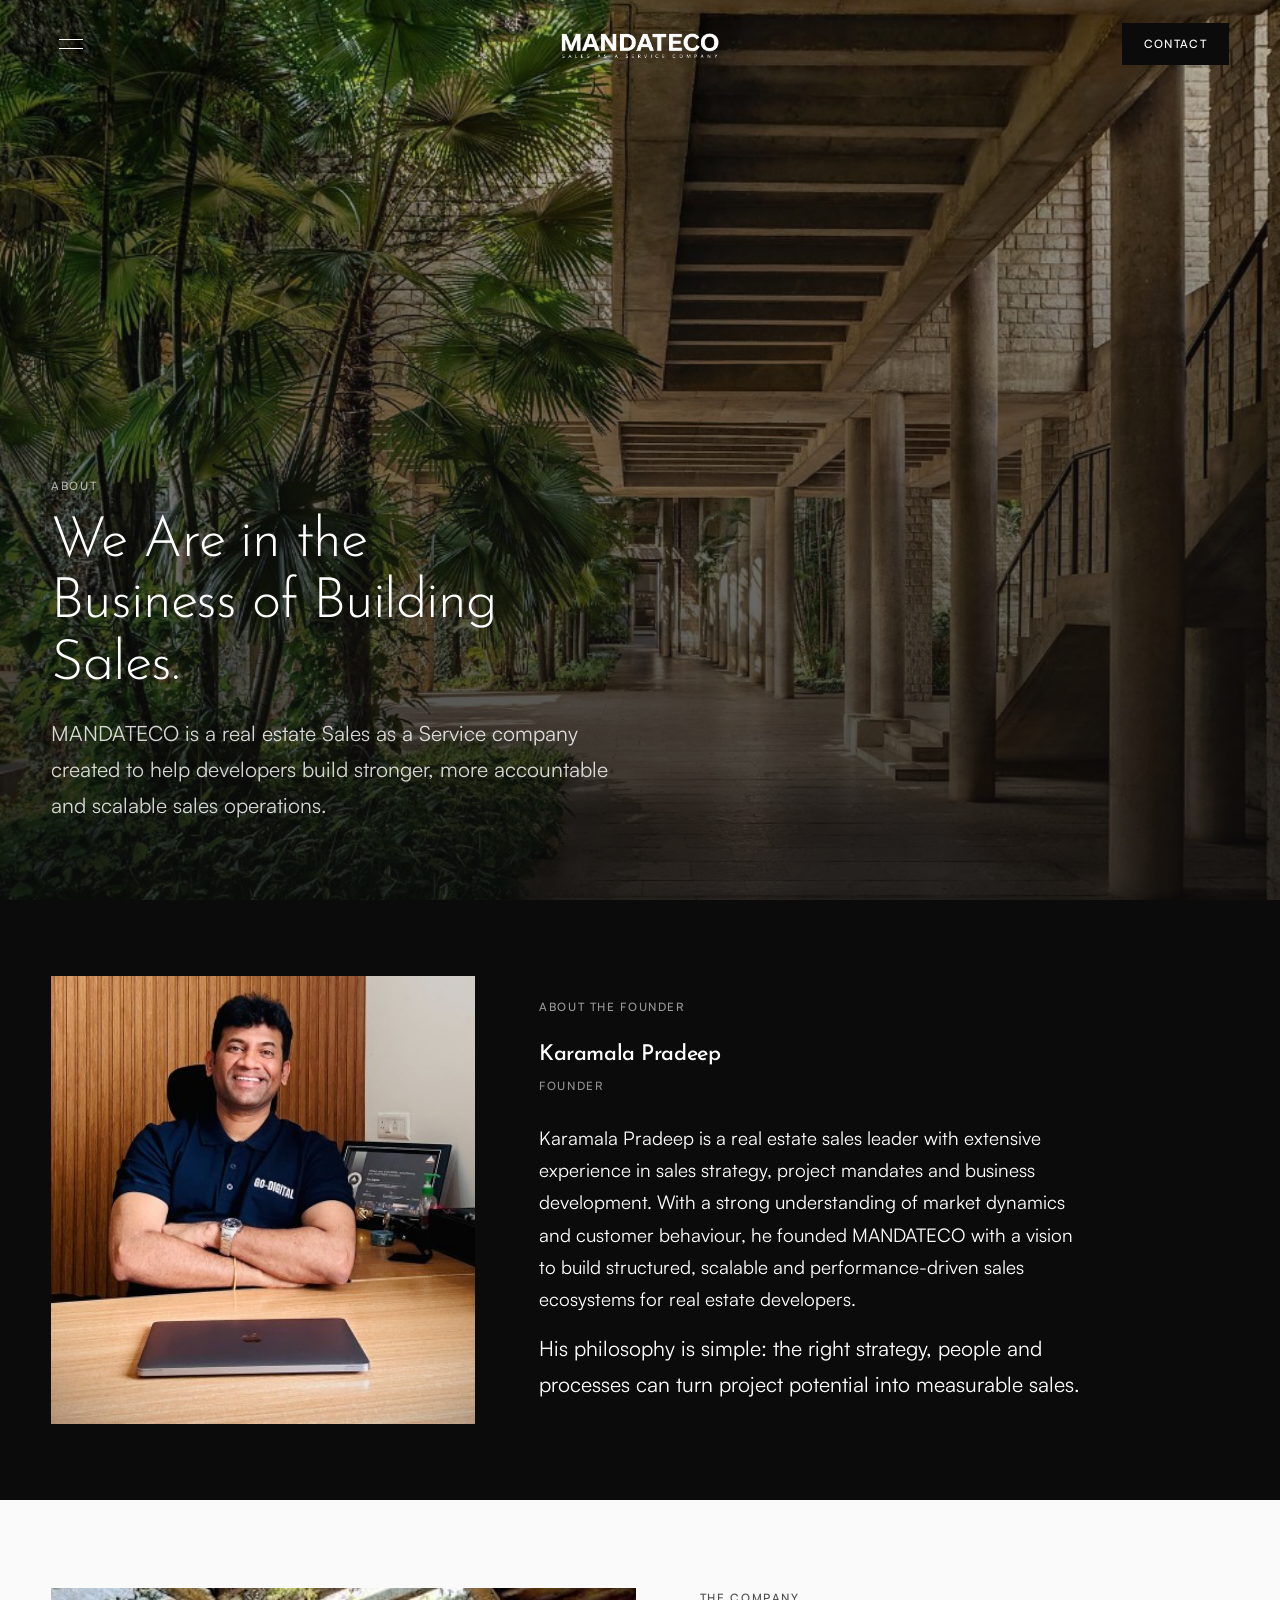
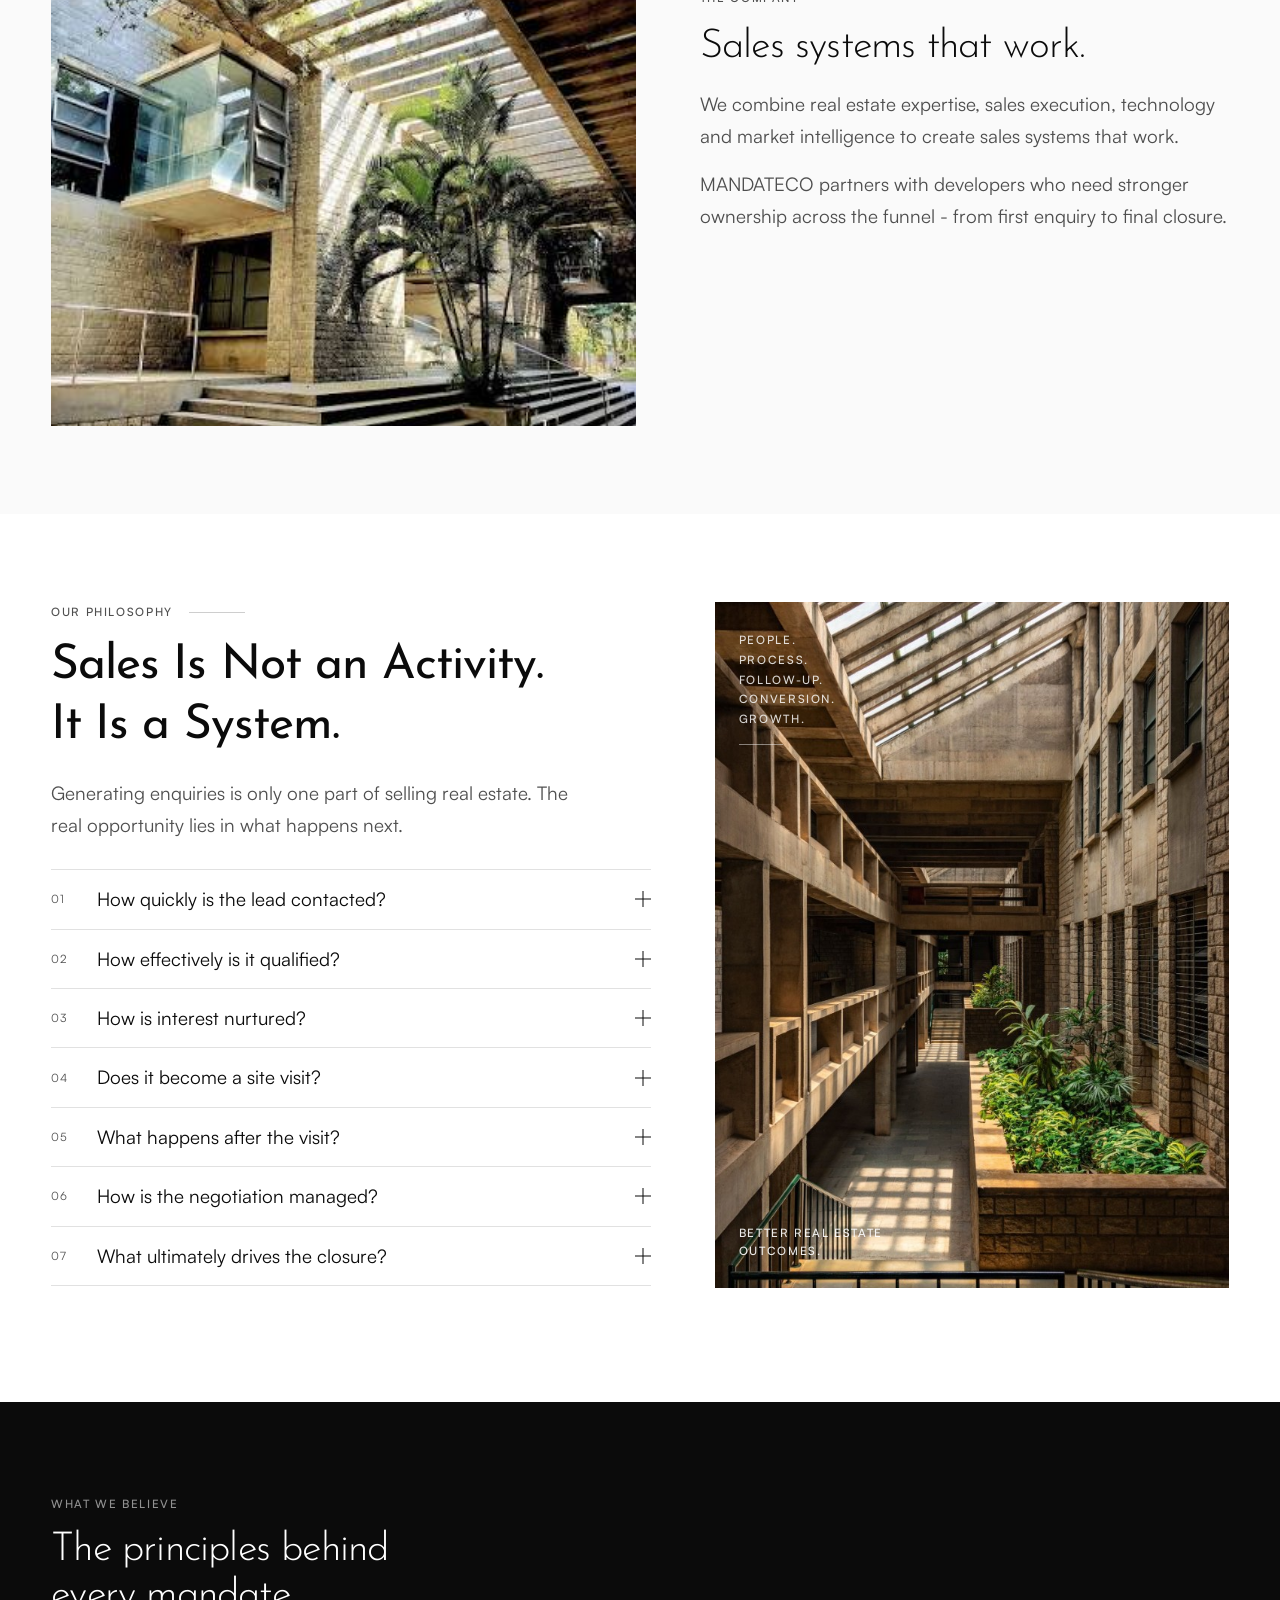
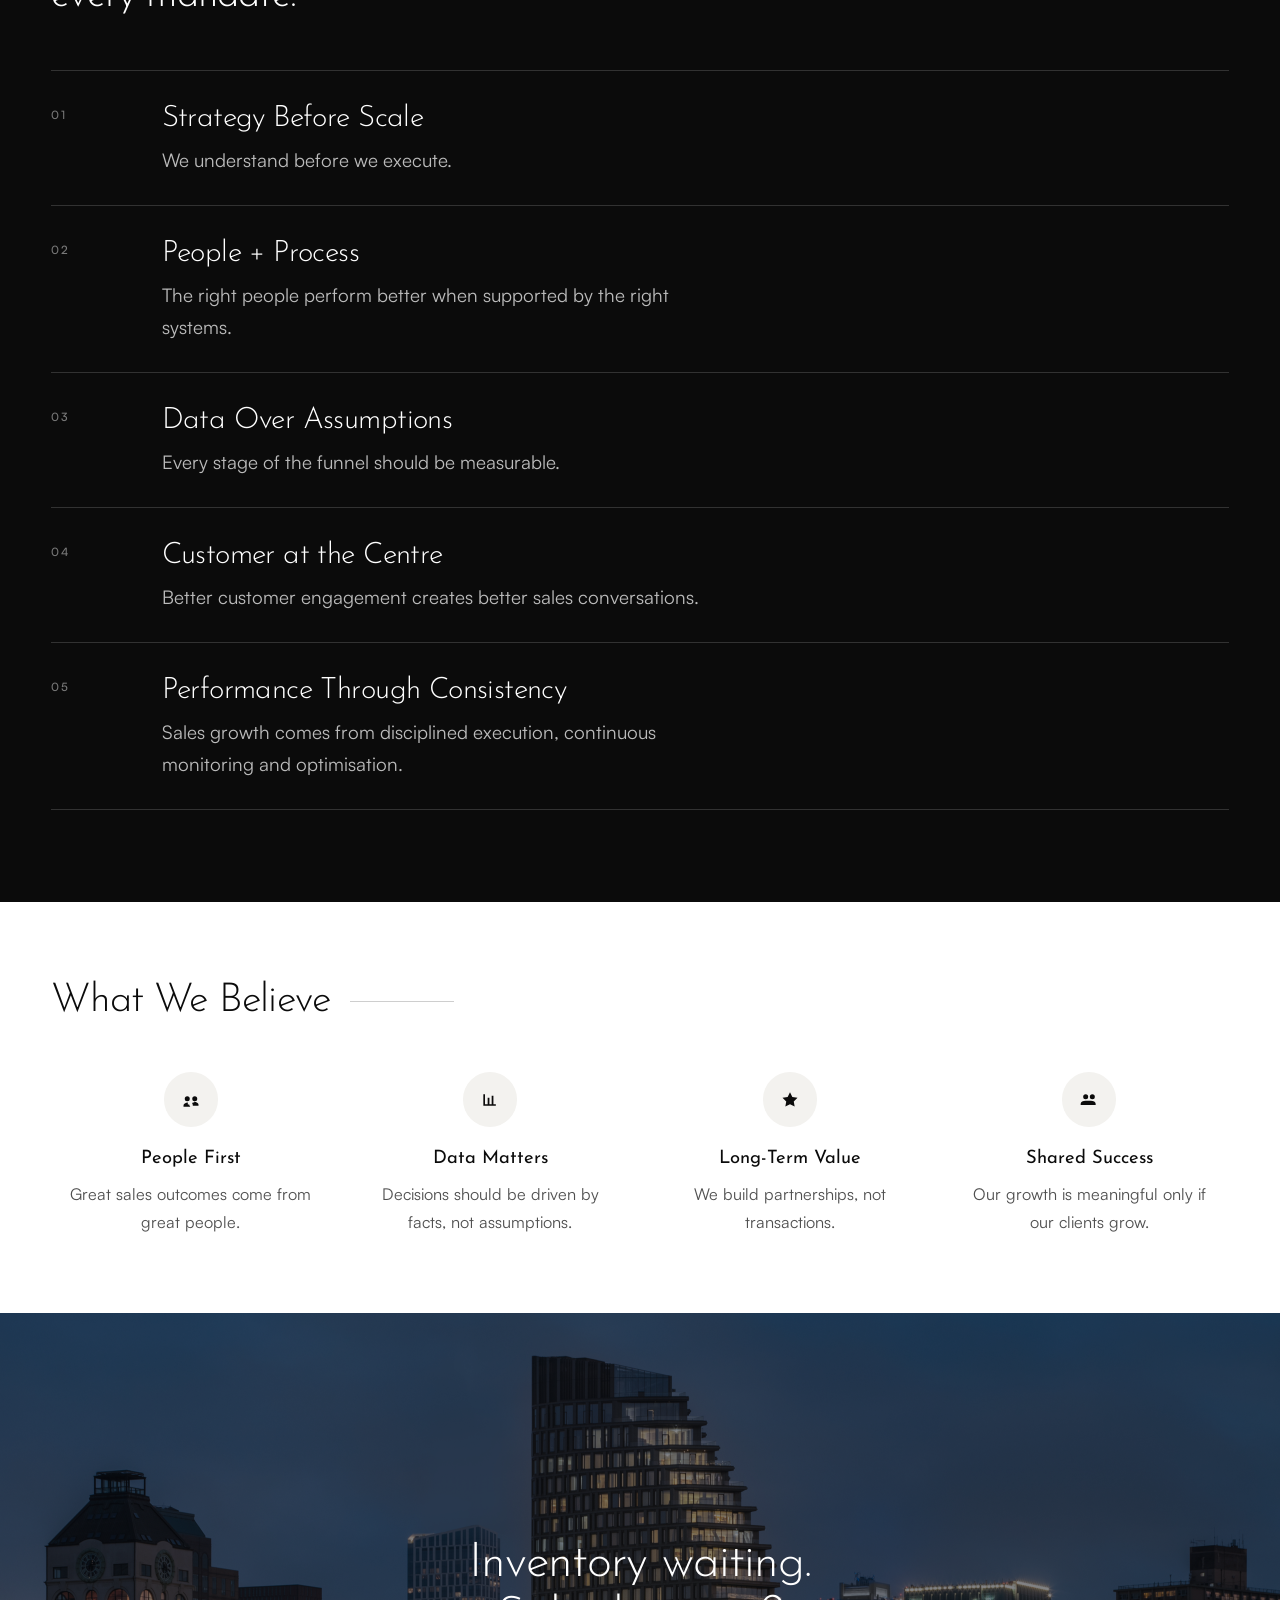
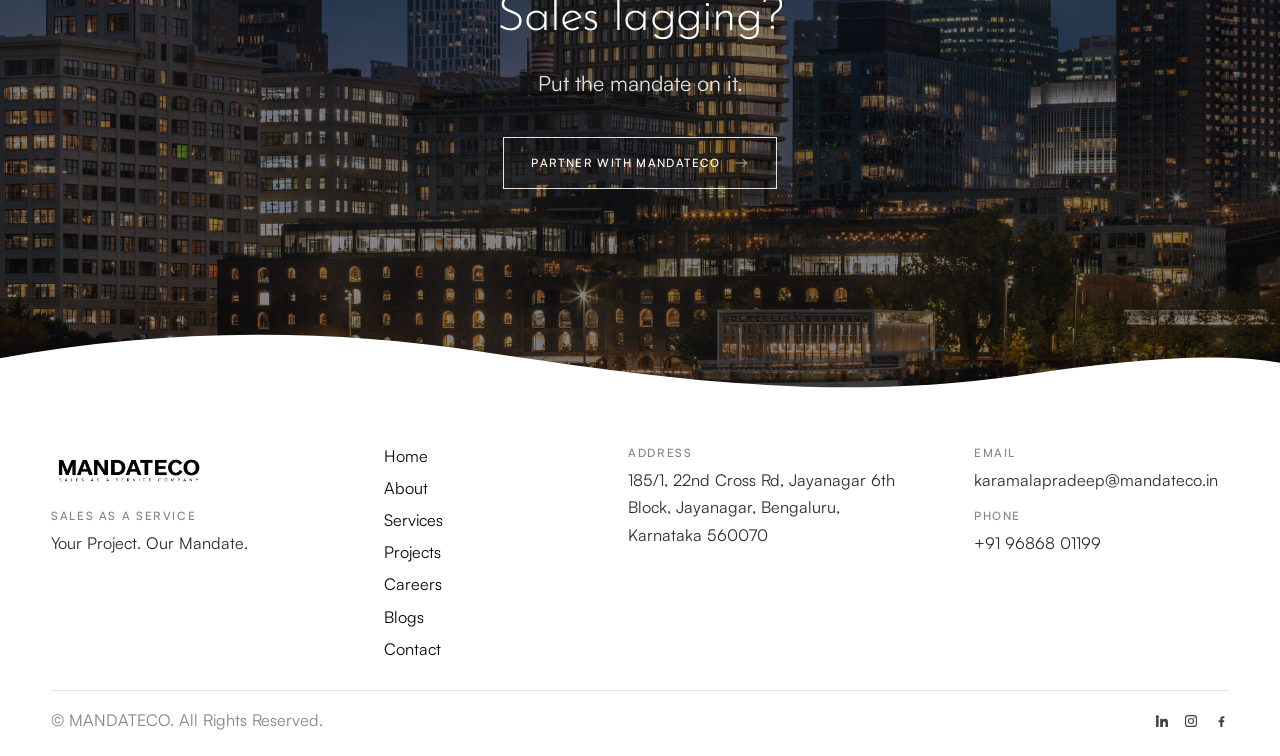
==== commit 65e76e92: "s" ====
--- a/about.html
+++ b/about.html
@@ -5,10 +5,10 @@
     <meta name="viewport" content="width=device-width, initial-scale=1.0" />
     <meta
       name="description"
-      content="About GO-DIGITAL - Sales-As-A-Service for real estate. Meet founder Karamala Pradeep and how we build sales systems."
+      content="About MANDATECO - Sales as a Service for real estate. Meet founder Karamala Pradeep and how we build sales systems."
     />
-    <title>About GO-DIGITAL</title>
-    <link rel="stylesheet" href="css/style.css?v=go-digital" />
+    <title>About MANDATECO</title>
+    <link rel="stylesheet" href="css/style.css?v=philo-layout" />
   </head>
   <body>
     <a class="skip-link" href="#post">Skip to content</a>
@@ -27,10 +27,13 @@
         </button>
 
         <a class="nav__brand" href="index.html">
-          <span class="brand-mark">
-            <span class="brand-mark__name">GO-DIGITAL</span>
-            <span class="brand-mark__tag">Sales-As-A-Service Company</span>
-          </span>
+          <img
+            class="nav__logo"
+            src="assets/logo/mandateco-logo.png"
+            alt="MANDATECO"
+            width="220"
+            height="48"
+          />
         </a>
 
         <a class="nav__cta button-text" href="contact.html">Contact</a>
@@ -50,9 +53,9 @@
         <a class="heading-md" href="index.html">Home</a>
         <a class="heading-md" href="about.html">About</a>
         <a class="heading-md" href="services.html">Services</a>
-        <a class="heading-md" href="index.html#why">Approach</a>
-        <a class="heading-md" href="index.html#projects">Projects</a>
+        <a class="heading-md" href="project.html">Projects</a>
         <a class="heading-md" href="careers.html">Careers</a>
+        <a class="heading-md" href="blog.html">Blogs</a>
         <a class="heading-md" href="contact.html">Contact</a>
       </nav>
     </div>
@@ -61,7 +64,7 @@
       <section class="post-hero" id="post" aria-labelledby="post-title">
         <div class="post-hero__media" aria-hidden="true">
           <img
-            src="Public/images/start-skyline-b.webp"
+            src="Public/images/about/colonnade.jpg"
             alt=""
             width="2400"
             height="1350"
@@ -72,10 +75,11 @@
         <div class="post-hero__inner">
           <p class="post-hero__eyebrow label">About</p>
           <h1 class="post-hero__title heading-xl" id="post-title">
-            We Build Sales. We Build Relationships. We Build Real Estate Growth.
+            We Are in the Business of Building Sales.
           </h1>
           <p class="post-hero__lead description-lg">
-            GO-DIGITAL Enterprises Pvt Ltd is a Sales-As-A-Service company for the real estate industry, headquartered in Bangalore.
+            MANDATECO is a real estate Sales as a Service company created to help
+            developers build stronger, more accountable and scalable sales operations.
           </p>
         </div>
       </section>
@@ -85,7 +89,7 @@
           <figure class="founder__media">
             <img
               src="Public/images/founder.png"
-              alt="Karamala Pradeep, founder of GO-DIGITAL"
+              alt="Karamala Pradeep, founder of MANDATECO"
               width="1200"
               height="1500"
               loading="lazy"
@@ -100,13 +104,10 @@
             <p class="founder__role label">Founder</p>
             <div class="founder__copy">
               <p class="founder__reveal description">
-                Karamala Pradeep is an industry expert with 20+ years of experience in sales and marketing, sales operations, business launch and scale across life insurance and real estate.
-              </p>
-              <p class="founder__reveal description">
-                His strengths span digital marketing, sales strategy and execution, team building, and learning and development. He founded GO-DIGITAL Enterprises Pvt Ltd in February 2020.
+                Karamala Pradeep is a real estate sales leader with extensive experience in sales strategy, project mandates and business development. With a strong understanding of market dynamics and customer behaviour, he founded MANDATECO with a vision to build structured, scalable and performance-driven sales ecosystems for real estate developers.
               </p>
               <p class="founder__reveal description-lg">
-                The business is built on long-term client relationships based on trust, transparency, integrity, mutual respect and performance.
+                His philosophy is simple: the right strategy, people and processes can turn project potential into measurable sales.
               </p>
             </div>
           </div>
@@ -118,8 +119,8 @@
           <div class="post-block__inner">
             <figure class="post-block__media">
               <img
-                src="Public/images/about-building.jpg"
-                alt="Modern building facade"
+                src="Public/images/about/steps.png"
+                alt="Courtyard steps and modern residence"
                 width="1200"
                 height="900"
                 loading="lazy"
@@ -129,100 +130,180 @@
             <div class="post-block__copy">
               <p class="post-block__eyebrow label">The company</p>
               <h2 class="post-block__title heading-md" id="post-intro-title">
-                Expertise across the sales mandate.
+                Sales systems that work.
               </h2>
               <p class="description">
-                Strategic consulting and end-to-end project management. Sales-As-A-Service with digital lead generation and CRM.
+                We combine real estate expertise, sales execution, technology and
+                market intelligence to create sales systems that work.
               </p>
               <p class="description">
-                Partnership. Advisory. Investment management. Digital marketing. Sales and marketing.
+                MANDATECO partners with developers who need stronger ownership
+                across the funnel - from first enquiry to final closure.
               </p>
             </div>
           </div>
         </section>
 
-        <section class="post-block post-block--flip" aria-labelledby="philosophy-title">
-          <div class="post-block__inner">
-            <figure class="post-block__media">
+        <section class="post-block philo" aria-labelledby="philosophy-title">
+          <div class="philo__inner">
+            <div class="philo__copy">
+              <p class="philo__eyebrow label">
+                <span>Our Philosophy</span>
+                <span class="philo__rule" aria-hidden="true"></span>
+              </p>
+              <h2 class="philo__title heading-lg" id="philosophy-title">
+                <span class="philo__line"><span>Sales Is Not an Activity.</span></span>
+                <span class="philo__line"><span>It Is a System.</span></span>
+              </h2>
+              <p class="philo__lead description">
+                Generating enquiries is only one part of selling real estate.
+                The real opportunity lies in what happens next.
+              </p>
+              <div class="post-qa philo__qa" id="post-qa">
+                <div class="post-qa__item">
+                  <button
+                    class="post-qa__toggle"
+                    type="button"
+                    aria-expanded="false"
+                  >
+                    <span class="philo__n" aria-hidden="true">01</span>
+                    <span class="post-qa__question">How quickly is the lead contacted?</span>
+                    <span class="post-qa__icon" aria-hidden="true"></span>
+                  </button>
+                  <div class="post-qa__answer">
+                    <div class="post-qa__answer-inner">
+                      <p>Within the hour. Speed protects intent before interest cools.</p>
+                    </div>
+                  </div>
+                </div>
+                <div class="post-qa__item">
+                  <button
+                    class="post-qa__toggle"
+                    type="button"
+                    aria-expanded="false"
+                  >
+                    <span class="philo__n" aria-hidden="true">02</span>
+                    <span class="post-qa__question">How effectively is it qualified?</span>
+                    <span class="post-qa__icon" aria-hidden="true"></span>
+                  </button>
+                  <div class="post-qa__answer">
+                    <div class="post-qa__answer-inner">
+                      <p>Against budget, timeline, need and fit - not against a script.</p>
+                    </div>
+                  </div>
+                </div>
+                <div class="post-qa__item">
+                  <button
+                    class="post-qa__toggle"
+                    type="button"
+                    aria-expanded="false"
+                  >
+                    <span class="philo__n" aria-hidden="true">03</span>
+                    <span class="post-qa__question">How is interest nurtured?</span>
+                    <span class="post-qa__icon" aria-hidden="true"></span>
+                  </button>
+                  <div class="post-qa__answer">
+                    <div class="post-qa__answer-inner">
+                      <p>With timely follow-ups that keep the project in the conversation.</p>
+                    </div>
+                  </div>
+                </div>
+                <div class="post-qa__item">
+                  <button
+                    class="post-qa__toggle"
+                    type="button"
+                    aria-expanded="false"
+                  >
+                    <span class="philo__n" aria-hidden="true">04</span>
+                    <span class="post-qa__question">Does it become a site visit?</span>
+                    <span class="post-qa__icon" aria-hidden="true"></span>
+                  </button>
+                  <div class="post-qa__answer">
+                    <div class="post-qa__answer-inner">
+                      <p>Only when the buyer is ready. Visits are booked to convert, not fill a calendar.</p>
+                    </div>
+                  </div>
+                </div>
+                <div class="post-qa__item">
+                  <button
+                    class="post-qa__toggle"
+                    type="button"
+                    aria-expanded="false"
+                  >
+                    <span class="philo__n" aria-hidden="true">05</span>
+                    <span class="post-qa__question">What happens after the visit?</span>
+                    <span class="post-qa__icon" aria-hidden="true"></span>
+                  </button>
+                  <div class="post-qa__answer">
+                    <div class="post-qa__answer-inner">
+                      <p>Objections are logged, next steps owned, and the deal stays warm.</p>
+                    </div>
+                  </div>
+                </div>
+                <div class="post-qa__item">
+                  <button
+                    class="post-qa__toggle"
+                    type="button"
+                    aria-expanded="false"
+                  >
+                    <span class="philo__n" aria-hidden="true">06</span>
+                    <span class="post-qa__question">How is the negotiation managed?</span>
+                    <span class="post-qa__icon" aria-hidden="true"></span>
+                  </button>
+                  <div class="post-qa__answer">
+                    <div class="post-qa__answer-inner">
+                      <p>With clear pricing logic, controlled concessions and one accountable owner.</p>
+                    </div>
+                  </div>
+                </div>
+                <div class="post-qa__item">
+                  <button
+                    class="post-qa__toggle"
+                    type="button"
+                    aria-expanded="false"
+                  >
+                    <span class="philo__n" aria-hidden="true">07</span>
+                    <span class="post-qa__question">What ultimately drives the closure?</span>
+                    <span class="post-qa__icon" aria-hidden="true"></span>
+                  </button>
+                  <div class="post-qa__answer">
+                    <div class="post-qa__answer-inner">
+                      <p>Discipline across every stage - not a last-minute push.</p>
+                    </div>
+                  </div>
+                </div>
+              </div>
+            </div>
+            <figure class="philo__media">
               <img
-                src="Public/images/olympia-design-hero.jpg"
-                alt="Residential interiors and product detailing"
+                src="Public/images/about/atrium.jpg"
+                alt="Atrium walkway with planted court"
                 width="1200"
-                height="900"
+                height="1600"
                 loading="lazy"
                 decoding="async"
               />
+              <figcaption class="philo__overlay">
+                <p class="philo__words label">
+                  People.<br />
+                  Process.<br />
+                  Follow-up.<br />
+                  Conversion.<br />
+                  Growth.
+                </p>
+                <span class="philo__overlay-rule" aria-hidden="true"></span>
+                <p class="philo__end label">Better real estate outcomes.</p>
+              </figcaption>
             </figure>
-            <div class="post-block__copy">
-              <p class="post-block__eyebrow label">Vision &amp; Mission</p>
-              <h2 class="post-block__title heading-md" id="philosophy-title">
-                People. Performance. Partnerships. Technology.
-              </h2>
-              <p class="description">
-                Vision: to be among Bengaluru's Top 10 Sales-As-A-Service companies in real estate, delivering Rs 1,000+ crore in cumulative net sales over 5 years through trusted relationships, high-performance sales and technology-driven solutions.
-              </p>
-              <p class="description">
-                Mission: to transform real-estate sales through people, performance, partnerships and technology as a Sales-As-A-Service partner for developers.
-              </p>
-              <div class="post-qa" id="post-qa">
-                <div class="post-qa__item">
-                  <button class="post-qa__toggle" type="button" aria-expanded="false">
-                    <span class="post-qa__question">Where does the major leakage happen?</span>
-                    <span class="post-qa__icon" aria-hidden="true"></span>
-                  </button>
-                  <div class="post-qa__answer">
-                    <div class="post-qa__answer-inner">
-                      <p>Between lead, contact, qualification, site visit, negotiation and booking.</p>
-                    </div>
-                  </div>
-                </div>
-                <div class="post-qa__item">
-                  <button class="post-qa__toggle" type="button" aria-expanded="false">
-                    <span class="post-qa__question">What challenges do developers face?</span>
-                    <span class="post-qa__icon" aria-hidden="true"></span>
-                  </button>
-                  <div class="post-qa__answer">
-                    <div class="post-qa__answer-inner">
-                      <p>Slow lead response, poor follow-up, inconsistent processes, high salesperson turnover, weak CRM discipline and site-visit drop-offs.</p>
-                    </div>
-                  </div>
-                </div>
-                <div class="post-qa__item">
-                  <button class="post-qa__toggle" type="button" aria-expanded="false">
-                    <span class="post-qa__question">What is our solution?</span>
-                    <span class="post-qa__icon" aria-hidden="true"></span>
-                  </button>
-                  <div class="post-qa__answer">
-                    <div class="post-qa__answer-inner">
-                      <p>An outsourced sales organisation combining people, process, technology, data and legal coordination across the full customer journey.</p>
-                    </div>
-                  </div>
-                </div>
-                <div class="post-qa__item">
-                  <button class="post-qa__toggle" type="button" aria-expanded="false">
-                    <span class="post-qa__question">Who do we serve?</span>
-                    <span class="post-qa__icon" aria-hidden="true"></span>
-                  </button>
-                  <div class="post-qa__answer">
-                    <div class="post-qa__answer-inner">
-                      <p>Developers launching projects, small and mid-sized builders, channel partners, commercial property owners, NRI-focused companies and investors exiting or leasing assets.</p>
-                    </div>
-                  </div>
-                </div>
-              </div>
-              <p class="description-lg post-block__close">
-                Instead of building a large internal sales organisation, developers access a ready-to-deploy sales team and operating system.
-              </p>
-            </div>
           </div>
         </section>
 
         <section class="post-beliefs" aria-labelledby="beliefs-title">
           <div class="post-beliefs__inner">
             <header class="post-beliefs__head">
-              <p class="post-beliefs__eyebrow label">Scope of Work</p>
+              <p class="post-beliefs__eyebrow label">What We Believe</p>
               <h2 class="post-beliefs__title heading-md" id="beliefs-title">
-                How we onboard as your strategic sales partner.
+                The principles behind every mandate.
               </h2>
             </header>
 
@@ -230,45 +311,46 @@
               <li class="post-beliefs__row">
                 <span class="post-beliefs__num" aria-hidden="true">01</span>
                 <div class="post-beliefs__body">
-                  <h3 class="post-beliefs__name">Campaigns</h3>
+                  <h3 class="post-beliefs__name">Strategy Before Scale</h3>
                   <p class="post-beliefs__text description">
-                    Digital and local campaigns that create demand for the project.
+                    We understand before we execute.
                   </p>
                 </div>
               </li>
               <li class="post-beliefs__row">
                 <span class="post-beliefs__num" aria-hidden="true">02</span>
                 <div class="post-beliefs__body">
-                  <h3 class="post-beliefs__name">Lead Generation &amp; Connects</h3>
+                  <h3 class="post-beliefs__name">People + Process</h3>
                   <p class="post-beliefs__text description">
-                    Generate, connect and qualify buyers with clear next steps.
+                    The right people perform better when supported by the right systems.
                   </p>
                 </div>
               </li>
               <li class="post-beliefs__row">
                 <span class="post-beliefs__num" aria-hidden="true">03</span>
                 <div class="post-beliefs__body">
-                  <h3 class="post-beliefs__name">Site Visit Fixing &amp; Execution</h3>
+                  <h3 class="post-beliefs__name">Data Over Assumptions</h3>
                   <p class="post-beliefs__text description">
-                    Schedule, confirm and run property visits that convert.
+                    Every stage of the funnel should be measurable.
                   </p>
                 </div>
               </li>
               <li class="post-beliefs__row">
                 <span class="post-beliefs__num" aria-hidden="true">04</span>
                 <div class="post-beliefs__body">
-                  <h3 class="post-beliefs__name">Negotiations &amp; Closures</h3>
+                  <h3 class="post-beliefs__name">Customer at the Centre</h3>
                   <p class="post-beliefs__text description">
-                    Own commercial discussions through booking confirmation.
+                    Better customer engagement creates better sales conversations.
                   </p>
                 </div>
               </li>
               <li class="post-beliefs__row">
                 <span class="post-beliefs__num" aria-hidden="true">05</span>
                 <div class="post-beliefs__body">
-                  <h3 class="post-beliefs__name">Banking, Legal &amp; Registration</h3>
+                  <h3 class="post-beliefs__name">Performance Through Consistency</h3>
                   <p class="post-beliefs__text description">
-                    Collections, sale agreements, legal coordination and sale deed support.
+                    Sales growth comes from disciplined execution, continuous monitoring
+                    and optimisation.
                   </p>
                 </div>
               </li>
@@ -276,6 +358,47 @@
           </div>
         </section>
       </article>
+
+      <section class="believe" id="believe-strip" aria-labelledby="believe-strip-title">
+        <div class="believe__inner">
+          <header class="believe__head">
+            <h2 class="believe__title heading-md" id="believe-strip-title">
+              <span>What We Believe</span>
+            </h2>
+            <span class="believe__rule" aria-hidden="true"></span>
+          </header>
+          <ul class="believe__grid">
+            <li>
+              <span class="believe__ico" aria-hidden="true">
+                <svg viewBox="0 0 24 24"><path fill="currentColor" d="M7.5 13.5a3 3 0 1 1 0-6 3 3 0 0 1 0 6Zm9 0a3 3 0 1 1 0-6 3 3 0 0 1 0 6ZM8.2 15c-2.7.2-5.2 1.6-5.2 3.5V20h8.2c-.7-.7-1.2-1.6-1.4-2.6H8.2Zm7.6 0c-.9 0-1.7.2-2.5.6.6 1 .9 2.2.9 3.4H21v-1.5c0-1.9-2.5-3.3-5.2-3.5Z"/></svg>
+              </span>
+              <h3 class="believe__name">People First</h3>
+              <p class="description-sm">Great sales outcomes come from great people.</p>
+            </li>
+            <li>
+              <span class="believe__ico" aria-hidden="true">
+                <svg viewBox="0 0 24 24"><path fill="currentColor" d="M4 19V5h2v12h3.2V9.2h2.1V17H14V7h2.1v10H19v2H4Z"/></svg>
+              </span>
+              <h3 class="believe__name">Data Matters</h3>
+              <p class="description-sm">Decisions should be driven by facts, not assumptions.</p>
+            </li>
+            <li>
+              <span class="believe__ico" aria-hidden="true">
+                <svg viewBox="0 0 24 24"><path fill="currentColor" d="M12 2.8 9.2 8.4 3 9.3l4.5 4.4-1.1 6.2L12 17l5.6 2.9-1.1-6.2L21 9.3l-6.2-.9Z"/></svg>
+              </span>
+              <h3 class="believe__name">Long-Term Value</h3>
+              <p class="description-sm">We build partnerships, not transactions.</p>
+            </li>
+            <li>
+              <span class="believe__ico" aria-hidden="true">
+                <svg viewBox="0 0 24 24"><path fill="currentColor" d="M8 11a3 3 0 1 0-3-3 3 3 0 0 0 3 3Zm8 0a3 3 0 1 0-3-3 3 3 0 0 0 3 3ZM8 13c-3.3 0-6 1.6-6 3.6V18h8.1A6.5 6.5 0 0 1 16 13c-3.3 0-6 1.6-6 3.6V18h10v-1.4c0-2-2.7-3.6-6-3.6Z"/></svg>
+              </span>
+              <h3 class="believe__name">Shared Success</h3>
+              <p class="description-sm">Our growth is meaningful only if our clients grow.</p>
+            </li>
+          </ul>
+        </div>
+      </section>
 
       <section class="closer" id="contact" aria-labelledby="contact-title">
         <div class="closer__media" aria-hidden="true">
@@ -297,7 +420,7 @@
             Put the mandate on it.
           </p>
           <a class="closer__cta button-text" href="contact.html">
-            Partner with GO-DIGITAL
+            Partner with MANDATECO
             <img
               src="Public/mandateco_icons_svg/arrow-right.svg"
               alt=""
@@ -322,13 +445,16 @@
         <div class="footer__grid">
           <div class="footer__col">
             <a class="footer__brand" href="index.html">
-            <span class="brand-mark brand-mark--footer">
-              <span class="brand-mark__name">GO-DIGITAL</span>
-              <span class="brand-mark__tag">Enterprises Pvt Ltd</span>
-            </span>
+              <img
+                class="footer__logo"
+                src="assets/logo/mandateco-logo.png"
+                alt="MANDATECO"
+                width="220"
+                height="48"
+              />
             </a>
-            <p class="footer__kicker label">Sales-As-A-Service Company</p>
-            <p class="footer__line description-sm">GO-DIGITAL ENTERPRISES PVT LTD</p>
+            <p class="footer__kicker label">Sales as a Service</p>
+            <p class="footer__line description-sm">Your Project. Our Mandate.</p>
           </div>
 
           <nav class="footer__col" aria-label="Footer">
@@ -336,9 +462,9 @@
               <li><a href="index.html">Home</a></li>
               <li><a href="about.html">About</a></li>
               <li><a href="services.html">Services</a></li>
-              <li><a href="index.html#why">Approach</a></li>
-              <li><a href="index.html#projects">Projects</a></li>
+              <li><a href="project.html">Projects</a></li>
               <li><a href="careers.html">Careers</a></li>
+              <li><a href="blog.html">Blogs</a></li>
               <li><a href="contact.html">Contact</a></li>
             </ul>
           </nav>
@@ -351,7 +477,7 @@
                 target="_blank"
                 rel="noopener noreferrer"
               >
-                # 185/1, 22nd Cross Rd, 6th Block Jayanagar, Bengaluru,
+                185/1, 22nd Cross Rd, Jayanagar 6th Block, Jayanagar, Bengaluru,
                 Karnataka 560070
               </a>
             </p>
@@ -371,11 +497,11 @@
 
         <div class="footer__bar">
           <p class="footer__copy description-sm">
-            © GO-DIGITAL. All Rights Reserved.
+            © MANDATECO. All Rights Reserved.
           </p>
           <ul class="footer__social">
             <li>
-              <a href="https://www.linkedin.com/in/karamala-pradeep-1183481a6" target="_blank" rel="noopener noreferrer" aria-label="LinkedIn">
+              <a href="#" aria-label="LinkedIn">
                 <svg viewBox="0 0 24 24" aria-hidden="true">
                   <path
                     fill="currentColor"
@@ -409,6 +535,6 @@
       </div>
     </footer>
 
-    <script src="js/main.js?v=about-page"></script>
+    <script src="js/main.js?v=believe-strip"></script>
   </body>
 </html>
--- a/css/style.css
+++ b/css/style.css
@@ -286,14 +286,6 @@
   filter: none;
 }
 
-.site-header .brand-mark {
-  color: var(--white);
-}
-
-.site-header.is-scrolled:not(.is-menu-open) .brand-mark {
-  color: var(--black);
-}
-
 .nav {
   display: grid;
   grid-template-columns: 1fr auto 1fr;
@@ -344,50 +336,6 @@
   justify-self: center;
   display: flex;
   align-items: center;
-  text-decoration: none;
-  color: inherit;
-}
-
-.brand-mark {
-  display: flex;
-  flex-direction: column;
-  align-items: center;
-  gap: 0.15rem;
-  line-height: 1;
-  text-align: center;
-}
-
-.brand-mark__name {
-  font-family: var(--font-display);
-  font-weight: 500;
-  font-size: clamp(1.05rem, 1.6vw, 1.35rem);
-  letter-spacing: 0.14em;
-  text-transform: uppercase;
-}
-
-.brand-mark__tag {
-  font-family: var(--font-body);
-  font-size: 0.58rem;
-  font-weight: 500;
-  letter-spacing: 0.16em;
-  text-transform: uppercase;
-  opacity: 0.72;
-}
-
-.brand-mark--footer {
-  align-items: flex-start;
-  text-align: left;
-  color: var(--black);
-}
-
-.brand-mark--footer .brand-mark__name {
-  font-size: 1.15rem;
-  letter-spacing: 0.12em;
-}
-
-.brand-mark--footer .brand-mark__tag {
-  opacity: 0.55;
-  color: var(--black);
 }
 
 .nav__logo {
@@ -3397,11 +3345,6 @@
   filter: none;
 }
 
-.page-contact .brand-mark,
-.page-blog .brand-mark {
-  color: var(--black);
-}
-
 .page-contact .site-header.is-scrolled:not(.is-menu-open),
 .page-blog .site-header.is-scrolled:not(.is-menu-open) {
   background: rgba(250, 250, 250, 0.96);
@@ -3420,11 +3363,6 @@
 .page-contact .site-header.is-menu-open .nav__logo,
 .page-blog .site-header.is-menu-open .nav__logo {
   filter: invert(1) drop-shadow(0 2px 10px rgba(0, 0, 0, 0.35));
-}
-
-.page-contact .site-header.is-menu-open .brand-mark,
-.page-blog .site-header.is-menu-open .brand-mark {
-  color: var(--white);
 }
 
 .contact {
@@ -4701,18 +4639,22 @@
 .care-why {
   background: var(--white);
   color: var(--black);
-  padding: var(--section-y) var(--pad-x);
+  padding: clamp(4rem, 9vw, 6.5rem) var(--pad-x);
   scroll-margin-top: calc(var(--nav-h) + 1.25rem);
 }
 
 .care-why__inner {
   width: min(100%, var(--max));
   margin: 0 auto;
+  display: grid;
+  grid-template-columns: minmax(16rem, 0.85fr) minmax(0, 1.25fr);
+  gap: clamp(2.5rem, 6vw, 5.5rem);
+  align-items: start;
 }
 
 .care-why__head {
-  max-width: 40rem;
-  margin-bottom: clamp(2rem, 4vw, 3rem);
+  max-width: 22rem;
+  padding-top: 0.15rem;
   opacity: 0;
   transform: translateY(18px);
   transition: opacity 0.85s ease, transform 0.95s cubic-bezier(0.16, 1, 0.3, 1);
@@ -4736,7 +4678,7 @@
 }
 
 .care-why__title {
-  margin: 0 0 1rem;
+  margin: 0 0 1.15rem;
 }
 
 .care-why__lead {
@@ -4747,9 +4689,10 @@
 .care-why__grid {
   display: grid;
   grid-template-columns: repeat(3, minmax(0, 1fr));
-  gap: clamp(1.5rem, 3vw, 2.5rem);
-  border-top: 1px solid var(--hairline);
-  padding-top: clamp(1.75rem, 3.5vw, 2.5rem);
+  gap: clamp(1.75rem, 3.5vw, 2.75rem) 1.5rem;
+  margin: 0;
+  padding: 0;
+  list-style: none;
 }
 
 .care-why__item {
@@ -4763,161 +4706,280 @@
   transform: none;
 }
 
-.care-why.is-in .care-why__item:nth-child(2) {
-  transition-delay: 0.08s;
-}
-
-.care-why.is-in .care-why__item:nth-child(3) {
-  transition-delay: 0.16s;
-}
-
-.care-why__num {
-  margin: 0 0 0.85rem;
+.care-why.is-in .care-why__item:nth-child(2) { transition-delay: 0.06s; }
+.care-why.is-in .care-why__item:nth-child(3) { transition-delay: 0.12s; }
+.care-why.is-in .care-why__item:nth-child(4) { transition-delay: 0.16s; }
+.care-why.is-in .care-why__item:nth-child(5) { transition-delay: 0.2s; }
+.care-why.is-in .care-why__item:nth-child(6) { transition-delay: 0.24s; }
+
+.care-why__ico {
+  display: flex;
+  width: 1.35rem;
+  height: 1.35rem;
+  margin-bottom: 0.85rem;
+  color: rgba(11, 11, 11, 0.72);
+}
+
+.care-why__ico svg {
+  width: 100%;
+  height: 100%;
+  fill: none;
+  stroke: currentColor;
+  stroke-width: 1.5;
+  stroke-linecap: round;
+  stroke-linejoin: round;
+}
+
+.care-why__name {
+  margin: 0 0 0.4rem;
   font-family: var(--font-display);
-  font-weight: 300;
-  font-size: clamp(1.75rem, 3vw, 2.35rem);
-  line-height: 1;
+  font-size: 1.15rem;
+  font-weight: 400;
   letter-spacing: var(--tracking-tight);
-}
-
-.care-why__name {
-  margin: 0 0 0.75rem;
-  max-width: 12ch;
-}
-
-.care-why__item .description {
-  margin: 0;
+  line-height: 1.25;
+}
+
+.care-why__item .description-sm {
+  margin: 0;
+  max-width: 16rem;
   color: var(--black-soft);
-  max-width: 28rem;
 }
 
 .care-tracks {
-  background: #fafafa;
+  background: var(--white);
   color: var(--black);
-  padding: clamp(2.5rem, 6vw, 4.5rem) var(--pad-x) clamp(1rem, 3vw, 2rem);
+  padding: 0 var(--pad-x) clamp(4rem, 9vw, 6.5rem);
+  scroll-margin-top: calc(var(--nav-h) + 1.25rem);
 }
 
 .care-tracks__inner {
   width: min(100%, var(--max));
   margin: 0 auto;
-  border-top: 1px solid var(--hairline-strong);
+}
+
+.care-tracks__head {
+  text-align: center;
+  margin-bottom: clamp(2.25rem, 5vw, 3.5rem);
+  opacity: 0;
+  transform: translateY(18px);
+  transition: opacity 0.85s ease, transform 0.95s cubic-bezier(0.16, 1, 0.3, 1);
+}
+
+.care-tracks.is-in .care-tracks__head {
+  opacity: 1;
+  transform: none;
+}
+
+.care-tracks__eyebrow {
+  margin: 0 0 0.85rem;
+  color: var(--black-soft);
+}
+
+.care-tracks__eyebrow span,
+.care-tracks__line span {
+  display: block;
+}
+
+.care-tracks__title {
+  margin: 0 0 0.85rem;
+}
+
+.care-tracks__lead {
+  margin: 0 auto;
+  max-width: 32rem;
+  color: var(--black-soft);
+}
+
+.care-tracks__grid {
+  display: grid;
+  grid-template-columns: repeat(4, minmax(0, 1fr));
+  gap: clamp(1.5rem, 3vw, 2.25rem);
 }
 
 .care-track {
-  display: grid;
-  grid-template-columns: minmax(4rem, 6.5rem) minmax(0, 1fr) minmax(12rem, 22.5rem);
-  gap: clamp(1.25rem, 3.5vw, 2.75rem);
-  align-items: start;
-  padding: clamp(2.25rem, 5vw, 3.75rem) 0;
-  border-bottom: 1px solid var(--hairline);
+  display: flex;
+  flex-direction: column;
+  align-items: flex-start;
   scroll-margin-top: calc(var(--nav-h) + 1.25rem);
-}
-
-.care-track--flip {
-  grid-template-columns: minmax(12rem, 22.5rem) minmax(4rem, 6.5rem) minmax(0, 1fr);
-}
-
-.care-track--flip .care-track__media {
-  grid-column: 1;
-  grid-row: 1;
-}
-
-.care-track--flip .care-track__num {
-  grid-column: 2;
-}
-
-.care-track--flip .care-track__body {
-  grid-column: 3;
-}
-
-.care-track__num {
-  margin: 0;
-  padding-top: 0.15rem;
-  font-family: var(--font-display);
-  font-weight: 300;
-  font-size: clamp(2.4rem, 5vw, 3.75rem);
-  line-height: 0.9;
-  letter-spacing: var(--tracking-tight);
-  opacity: 0;
-  transform: translateY(18px);
-  transition: opacity 0.8s ease, transform 0.9s cubic-bezier(0.16, 1, 0.3, 1);
-}
-
-.care-track.is-in .care-track__num {
-  opacity: 1;
-  transform: none;
-}
-
-.care-track__label {
-  margin: 0 0 0.7rem;
-  color: var(--black-soft);
-}
-
-.care-track__title {
-  margin: 0 0 1rem;
-  max-width: 16ch;
-}
-
-.care-track__body {
-  opacity: 0;
-  transform: translateY(20px);
-  transition: opacity 0.85s ease 0.1s, transform 0.95s cubic-bezier(0.16, 1, 0.3, 1) 0.1s;
-}
-
-.care-track.is-in .care-track__body {
-  opacity: 1;
-  transform: none;
-}
-
-.care-track__body > .description {
-  margin: 0 0 1rem;
-  max-width: 38rem;
-  color: var(--black-soft);
-}
-
-.care-track__points {
-  list-style: none;
-  margin: 1.25rem 0 0;
-  padding: 0;
-  display: grid;
-  grid-template-columns: repeat(2, minmax(0, 1fr));
-  gap: 0;
-  max-width: 28rem;
-}
-
-.care-track__points li {
-  padding: 0.65rem 0;
-  border-top: 1px solid var(--hairline);
-  font-family: var(--font-body);
-  font-size: 0.92rem;
-  color: var(--black-soft);
-}
-
-.care-track__media {
-  margin: 0;
+  opacity: 0;
+  transform: translateY(22px);
+  transition: opacity 0.85s ease, transform 0.95s cubic-bezier(0.16, 1, 0.3, 1);
+}
+
+.care-track.is-in {
+  opacity: 1;
+  transform: none;
+}
+
+.care-track:nth-child(2) { transition-delay: 0.07s; }
+.care-track:nth-child(3) { transition-delay: 0.14s; }
+.care-track:nth-child(4) { transition-delay: 0.21s; }
+
+.care-track__photo {
+  width: min(100%, 13.5rem);
+  aspect-ratio: 1;
+  margin: 0 0 1.25rem;
   overflow: hidden;
-  aspect-ratio: 4 / 5;
-  background: #e8e8e8;
-  opacity: 0;
-  transform: translateY(22px);
-  transition: opacity 0.9s ease 0.12s, transform 1s cubic-bezier(0.16, 1, 0.3, 1) 0.12s;
-}
-
-.care-track.is-in .care-track__media {
-  opacity: 1;
-  transform: none;
-}
-
-.care-track__media img {
+  border-radius: 50%;
+  background: #ececec;
+}
+
+.care-track__photo img {
   width: 100%;
   height: 100%;
   object-fit: cover;
-  transform: scale(1.06);
-  transition: transform 1.15s cubic-bezier(0.16, 1, 0.3, 1);
-}
-
-.care-track.is-in .care-track__media img {
+  object-position: center 20%;
+  transform: scale(1.04);
+  transition: transform 1.1s cubic-bezier(0.16, 1, 0.3, 1);
+}
+
+.care-track.is-in .care-track__photo img,
+.care-track:hover .care-track__photo img {
   transform: scale(1);
+}
+
+.care-track__dept {
+  margin: 0 0 0.35rem;
+  color: var(--black-soft);
+}
+
+.care-track__name {
+  margin: 0 0 0.35rem;
+  font-family: var(--font-display);
+  font-size: 1.2rem;
+  font-weight: 400;
+  letter-spacing: var(--tracking-tight);
+}
+
+.care-track__loc {
+  margin: 0 0 0.55rem;
+  color: var(--black-soft);
+}
+
+.care-track__note {
+  margin: 0 0 1.15rem;
+  max-width: 17rem;
+  color: var(--black-soft);
+}
+
+.care-track__more {
+  display: inline-flex;
+  align-items: center;
+  gap: 0.55rem;
+  color: var(--black);
+}
+
+.care-track__plus {
+  display: inline-flex;
+  align-items: center;
+  justify-content: center;
+  width: 1.35rem;
+  height: 1.35rem;
+  border: 1px solid var(--black);
+  border-radius: 50%;
+  font-size: 0.95rem;
+  line-height: 1;
+  transition: background 0.35s ease, color 0.35s ease,
+    transform 0.45s cubic-bezier(0.16, 1, 0.3, 1);
+}
+
+.care-track__more:hover .care-track__plus,
+.care-track__more:focus-visible .care-track__plus,
+.care-track.is-active .care-track__plus {
+  background: var(--black);
+  color: var(--white);
+}
+
+.care-track.is-active .care-track__plus {
+  transform: rotate(45deg);
+}
+
+.care-hire {
+  display: grid;
+  grid-template-rows: 0fr;
+  margin-top: 0;
+  padding-top: 0;
+  border-top: 1px solid transparent;
+  opacity: 0;
+  scroll-margin-top: calc(var(--nav-h) + 1.25rem);
+  transition:
+    grid-template-rows 0.6s cubic-bezier(0.16, 1, 0.3, 1),
+    opacity 0.4s ease,
+    margin-top 0.6s cubic-bezier(0.16, 1, 0.3, 1),
+    padding-top 0.6s cubic-bezier(0.16, 1, 0.3, 1),
+    border-color 0.45s ease;
+}
+
+.care-hire.is-open {
+  grid-template-rows: 1fr;
+  margin-top: clamp(2.25rem, 5vw, 3.5rem);
+  padding-top: clamp(1.75rem, 4vw, 2.5rem);
+  border-top-color: var(--hairline);
+  opacity: 1;
+}
+
+.care-hire__clip {
+  overflow: hidden;
+  min-height: 0;
+}
+
+.care-hire__body {
+  opacity: 0;
+  transform: translateY(18px);
+  transition: opacity 0.45s ease 0.08s, transform 0.55s cubic-bezier(0.16, 1, 0.3, 1) 0.08s;
+}
+
+.care-hire.is-open .care-hire__body {
+  opacity: 1;
+  transform: none;
+}
+
+.care-hire__head {
+  margin-bottom: 0.35rem;
+}
+
+.care-hire .care-role {
+  max-height: 0;
+  padding-top: 0;
+  padding-bottom: 0;
+  border-bottom-color: transparent;
+  overflow: hidden;
+  pointer-events: none;
+  opacity: 0;
+  transform: translateY(14px);
+  transition:
+    max-height 0.5s cubic-bezier(0.16, 1, 0.3, 1),
+    padding 0.5s cubic-bezier(0.16, 1, 0.3, 1),
+    border-color 0.4s ease,
+    opacity 0.45s ease,
+    transform 0.5s cubic-bezier(0.16, 1, 0.3, 1);
+}
+
+.care-hire.is-open .care-role.is-in:not(.is-filtered) {
+  max-height: 14rem;
+  padding: clamp(1.35rem, 2.5vw, 1.85rem) 0;
+  border-bottom-color: var(--hairline);
+  pointer-events: auto;
+  opacity: 1;
+  transform: none;
+}
+
+.care-hire__eyebrow {
+  margin: 0 0 0.55rem;
+  color: var(--black-soft);
+}
+
+.care-hire__title {
+  margin: 0 0 0.35rem;
+}
+
+@media (prefers-reduced-motion: reduce) {
+  .care-hire,
+  .care-hire__body,
+  .care-hire .care-role,
+  .care-track__plus {
+    transition: none;
+  }
 }
 
 .care-roles {
@@ -5182,27 +5244,25 @@
   transform: none;
 }
 
+@media (max-width: 1024px) {
+  .care-why__inner {
+    grid-template-columns: 1fr;
+    gap: 2.5rem;
+  }
+
+  .care-why__head {
+    max-width: 36rem;
+  }
+
+  .care-tracks__grid {
+    grid-template-columns: repeat(2, minmax(0, 1fr));
+  }
+}
+
 @media (max-width: 900px) {
   .care-why__grid {
-    grid-template-columns: 1fr;
+    grid-template-columns: repeat(2, minmax(0, 1fr));
     gap: 1.75rem;
-  }
-
-  .care-track,
-  .care-track--flip {
-    grid-template-columns: 1fr;
-    gap: 1.25rem;
-  }
-
-  .care-track--flip .care-track__media,
-  .care-track--flip .care-track__num,
-  .care-track--flip .care-track__body {
-    grid-column: auto;
-  }
-
-  .care-track__media {
-    aspect-ratio: 16 / 10;
-    max-width: 100%;
   }
 
   .care-role {
@@ -5220,8 +5280,1948 @@
 }
 
 @media (max-width: 639px) {
-  .care-track__points {
+  .care-why__grid {
     grid-template-columns: 1fr;
   }
-}
-
+
+  .care-tracks__grid {
+    grid-template-columns: 1fr;
+  }
+
+  .care-track {
+    align-items: center;
+    text-align: center;
+  }
+
+  .care-track__note {
+    max-width: 20rem;
+  }
+}
+
+/* -------------------------------------------------------------------------- */
+/* Compare / outsourced sales function                                        */
+/* -------------------------------------------------------------------------- */
+
+.compare {
+  position: relative;
+  overflow: hidden;
+  background: #f7f6f3;
+  color: var(--black);
+  padding: var(--section-y) var(--pad-x);
+  scroll-margin-top: calc(var(--nav-h) + 1rem);
+}
+
+.compare .why__net {
+  z-index: 0;
+}
+
+.compare__inner {
+  position: relative;
+  z-index: 1;
+  width: min(100%, var(--max));
+  margin: 0 auto;
+}
+
+.compare__intro {
+  display: grid;
+  grid-template-columns: minmax(0, 1.05fr) minmax(0, 0.95fr);
+  gap: clamp(1.5rem, 4vw, 3.5rem);
+  align-items: end;
+  margin-bottom: clamp(2rem, 4.5vw, 3.25rem);
+}
+
+.compare__copy {
+  max-width: 38rem;
+  padding-bottom: 0.5rem;
+}
+
+.compare__eyebrow {
+  margin: 0 0 1rem;
+  overflow: hidden;
+  padding-bottom: 0.2em;
+  color: var(--black-soft);
+}
+
+.compare__eyebrow span {
+  display: block;
+  transform: translateY(120%);
+  transition: transform 0.9s cubic-bezier(0.16, 1, 0.3, 1);
+}
+
+.compare.is-in .compare__eyebrow span,
+.compare__intro.is-in .compare__eyebrow span {
+  transform: none;
+}
+
+.compare__title {
+  margin: 0 0 1.1rem;
+  font-weight: 400;
+}
+
+.compare__line {
+  display: block;
+  overflow: hidden;
+  padding-bottom: 0.16em;
+}
+
+.compare__line span {
+  display: block;
+  transform: translateY(115%);
+  transition: transform 1.05s cubic-bezier(0.16, 1, 0.3, 1);
+}
+
+.compare.is-in .compare__line span,
+.compare__intro.is-in .compare__line span {
+  transform: none;
+}
+
+.compare.is-in .compare__line:nth-child(2) span,
+.compare__intro.is-in .compare__line:nth-child(2) span {
+  transition-delay: 0.12s;
+}
+
+.compare.is-in .compare__line:nth-child(3) span,
+.compare__intro.is-in .compare__line:nth-child(3) span {
+  transition-delay: 0.24s;
+}
+
+.compare__lead {
+  margin: 0;
+  max-width: 34rem;
+  overflow: hidden;
+  color: var(--black-soft);
+}
+
+.compare__lead span {
+  display: block;
+  transform: translateY(28px);
+  opacity: 0;
+  transition: opacity 0.8s ease 0.32s, transform 0.95s cubic-bezier(0.16, 1, 0.3, 1) 0.32s;
+}
+
+.compare.is-in .compare__lead span,
+.compare__intro.is-in .compare__lead span {
+  opacity: 1;
+  transform: none;
+}
+
+.compare__visual {
+  position: relative;
+  min-height: 18rem;
+  opacity: 0;
+  transform: translateY(22px);
+  transition: opacity 0.9s ease 0.08s, transform 1s cubic-bezier(0.16, 1, 0.3, 1) 0.08s;
+}
+
+.compare.is-in .compare__visual,
+.compare__intro.is-in .compare__visual {
+  opacity: 1;
+  transform: none;
+}
+
+.compare__clip {
+  position: absolute;
+  width: 0;
+  height: 0;
+}
+
+.compare__media {
+  margin: 0;
+  overflow: hidden;
+  aspect-ratio: 1.15 / 1;
+  background: transparent;
+  clip-path: url(#compare-media-clip);
+}
+
+.compare__media img {
+  width: 100%;
+  height: 100%;
+  object-fit: cover;
+  object-position: 60% 45%;
+  display: block;
+  transform: scale(1.12);
+  transition: transform 1.4s cubic-bezier(0.16, 1, 0.3, 1);
+}
+
+.compare.is-in .compare__media img,
+.compare__intro.is-in .compare__media img {
+  transform: scale(1);
+  animation: compareKen 12s 1.4s ease-out forwards;
+}
+
+.compare__mark {
+  position: absolute;
+  top: 1.15rem;
+  right: 1.15rem;
+  z-index: 2;
+  display: grid;
+  place-items: center;
+  width: 3.1rem;
+  height: 3.1rem;
+  border-radius: 50%;
+  background: var(--white);
+  color: var(--black);
+  box-shadow: 0 10px 28px rgba(11, 11, 11, 0.08);
+  opacity: 0;
+  transform: scale(0.7);
+  transition: opacity 0.55s ease 0.35s, transform 0.65s cubic-bezier(0.16, 1, 0.3, 1) 0.35s;
+}
+
+.compare.is-in .compare__mark,
+.compare__intro.is-in .compare__mark {
+  opacity: 1;
+  transform: none;
+}
+
+.compare__chip {
+  position: absolute;
+  right: 6%;
+  bottom: 14%;
+  left: auto;
+  z-index: 2;
+  width: min(14.75rem, 68%);
+  padding: 1.05rem 1.15rem 1.15rem;
+  background: var(--white);
+  color: var(--black);
+  border-radius: 1rem;
+  box-shadow: 0 18px 40px rgba(11, 11, 11, 0.1);
+  opacity: 0;
+  transform: translateY(18px);
+  transition: opacity 0.7s ease 0.45s, transform 0.8s cubic-bezier(0.16, 1, 0.3, 1) 0.45s;
+}
+
+.compare.is-in .compare__chip,
+.compare__intro.is-in .compare__chip {
+  opacity: 1;
+  transform: none;
+  animation: compareFloat 4.5s 1.3s ease-in-out infinite;
+}
+
+@keyframes compareKen {
+  from { transform: scale(1); }
+  to { transform: scale(1.08); }
+}
+
+@keyframes compareFloat {
+  0%, 100% { transform: translateY(0); }
+  50% { transform: translateY(-7px); }
+}
+
+.compare__chip-icon {
+  display: inline-flex;
+  align-items: center;
+  justify-content: center;
+  width: 2.35rem;
+  height: 2.35rem;
+  margin-bottom: 0.7rem;
+  border-radius: 50%;
+  background: #f3f2ef;
+  color: var(--black);
+}
+
+.compare__chip-title {
+  margin: 0 0 0.3rem;
+  font-family: var(--font-display);
+  font-size: 1.05rem;
+  font-weight: 400;
+  line-height: 1.2;
+}
+
+.compare__chip-text {
+  margin: 0;
+  color: var(--black-soft);
+}
+
+.compare__table {
+  position: relative;
+  display: grid;
+  grid-template-columns: 1fr 1fr;
+  overflow: hidden;
+  border-radius: 1.75rem;
+}
+
+.compare__col {
+  padding: 1.6rem 1.5rem 0.4rem;
+  opacity: 0;
+  transition: opacity 0.85s ease, transform 1s cubic-bezier(0.16, 1, 0.3, 1);
+}
+
+.compare__col--light {
+  transform: translateX(-40px);
+}
+
+.compare__col--dark {
+  transform: translateX(40px);
+}
+
+.compare__table.is-in .compare__col {
+  opacity: 1;
+  transform: none;
+}
+
+.compare__col--light {
+  background: var(--white);
+  color: var(--black);
+}
+
+.compare__col--dark {
+  background: var(--black);
+  color: var(--white);
+}
+
+.compare__col-title {
+  margin: 0 0 1.15rem;
+  padding: 0 0.35rem 1rem;
+  border-bottom: 1px solid var(--hairline);
+  font-family: var(--font-display);
+  font-size: clamp(1.15rem, 2vw, 1.5rem);
+  font-weight: 400;
+}
+
+.compare__col--dark .compare__col-title {
+  border-bottom-color: rgba(255, 255, 255, 0.14);
+}
+
+.compare__row {
+  display: grid;
+  grid-template-columns: 2.4rem minmax(0, 1fr);
+  gap: 0.85rem;
+  align-items: start;
+  padding: 0.95rem 0.35rem;
+  border-bottom: 1px solid var(--hairline);
+  opacity: 0;
+  transform: translateY(12px);
+  transition: opacity 0.55s ease, transform 0.65s cubic-bezier(0.16, 1, 0.3, 1);
+}
+
+.compare__table.is-in .compare__row {
+  opacity: 1;
+  transform: none;
+}
+
+.compare__table.is-in .compare__row:nth-child(2) { transition-delay: 0.2s; }
+.compare__table.is-in .compare__row:nth-child(3) { transition-delay: 0.3s; }
+.compare__table.is-in .compare__row:nth-child(4) { transition-delay: 0.4s; }
+.compare__table.is-in .compare__row:nth-child(5) { transition-delay: 0.5s; }
+.compare__table.is-in .compare__row:nth-child(6) { transition-delay: 0.6s; }
+
+.compare__col--dark .compare__row {
+  border-bottom-color: rgba(255, 255, 255, 0.1);
+}
+
+.compare__row:last-child {
+  border-bottom: 0;
+}
+
+.compare__ico {
+  display: inline-flex;
+  width: 1.35rem;
+  height: 1.35rem;
+  margin-top: 0.15rem;
+}
+
+.compare__ico svg {
+  width: 100%;
+  height: 100%;
+}
+
+.compare__name {
+  margin: 0 0 0.2rem;
+  font-family: var(--font-display);
+  font-size: 1rem;
+  font-weight: 400;
+}
+
+.compare__note {
+  margin: 0;
+  color: var(--black-soft);
+}
+
+.compare__col--dark .compare__note {
+  color: rgba(255, 255, 255, 0.68);
+}
+
+.compare__vs {
+  position: absolute;
+  top: 1.35rem;
+  left: 50%;
+  z-index: 2;
+  display: grid;
+  place-items: center;
+  width: 3.1rem;
+  height: 3.1rem;
+  margin: 0;
+  border-radius: 50%;
+  background: var(--white);
+  color: var(--black);
+  box-shadow: 0 8px 24px rgba(11, 11, 11, 0.16);
+  font-family: var(--font-body);
+  font-size: 0.68rem;
+  font-weight: 700;
+  letter-spacing: 0.08em;
+  opacity: 0;
+  transform: translateX(-50%) scale(0.4);
+  transition: opacity 0.5s ease 0.25s, transform 0.65s cubic-bezier(0.16, 1, 0.3, 1) 0.25s;
+}
+
+.compare__table.is-in .compare__vs {
+  opacity: 1;
+  transform: translateX(-50%) scale(1);
+}
+
+.compare__feats {
+  list-style: none;
+  display: grid;
+  grid-template-columns: repeat(4, minmax(0, 1fr));
+  gap: 1.5rem 1.25rem;
+  margin: clamp(2.25rem, 5vw, 3.5rem) 0 0;
+  padding: 0;
+}
+
+.compare__feats li {
+  text-align: center;
+  opacity: 0;
+  transform: translateY(28px);
+  transition: opacity 0.8s ease, transform 0.9s cubic-bezier(0.16, 1, 0.3, 1);
+}
+
+.compare__feats.is-in li {
+  opacity: 1;
+  transform: none;
+}
+
+.compare__feats.is-in li:nth-child(2) { transition-delay: 0.1s; }
+.compare__feats.is-in li:nth-child(3) { transition-delay: 0.2s; }
+.compare__feats.is-in li:nth-child(4) { transition-delay: 0.3s; }
+
+.compare__feat-ico {
+  display: inline-flex;
+  align-items: center;
+  justify-content: center;
+  width: 3rem;
+  height: 3rem;
+  margin-bottom: 0.9rem;
+  border-radius: 50%;
+  background: var(--white);
+  color: var(--black);
+  box-shadow: 0 8px 22px rgba(11, 11, 11, 0.06);
+  transform: scale(0.6);
+  transition: transform 0.7s cubic-bezier(0.16, 1, 0.3, 1);
+}
+
+.compare__feats.is-in .compare__feat-ico {
+  transform: none;
+}
+
+.compare__feat-ico svg {
+  width: 1.2rem;
+  height: 1.2rem;
+}
+
+.compare__feat-title {
+  margin: 0 0 0.45rem;
+  font-family: var(--font-display);
+  font-size: 1.05rem;
+  font-weight: 400;
+}
+
+.compare__feats .description-sm {
+  margin: 0 auto;
+  max-width: 18rem;
+  color: var(--black-soft);
+}
+
+.compare__action {
+  display: flex;
+  justify-content: center;
+  margin-top: clamp(2rem, 4vw, 2.75rem);
+  opacity: 0;
+  transform: translateY(18px);
+  transition: opacity 0.75s ease, transform 0.85s cubic-bezier(0.16, 1, 0.3, 1);
+}
+
+.compare__action.is-in {
+  opacity: 1;
+  transform: none;
+}
+
+.compare__action .btn {
+  min-height: 3.15rem;
+  padding: 0 1.6rem;
+  border-radius: 999px;
+}
+
+@media (hover: hover) and (pointer: fine) {
+  .compare__media img {
+    transition: transform 1.15s cubic-bezier(0.16, 1, 0.3, 1);
+  }
+
+  .compare__intro.is-in .compare__media:hover img,
+  .compare.is-in .compare__media:hover img {
+    animation: none;
+    transform: scale(1.08);
+  }
+
+  .compare__mark {
+    transition: opacity 0.55s ease 0.35s, transform 0.45s cubic-bezier(0.16, 1, 0.3, 1) 0.35s, box-shadow 0.35s ease;
+  }
+
+  .compare__intro.is-in .compare__mark:hover,
+  .compare.is-in .compare__mark:hover {
+    transition-delay: 0s;
+    transform: scale(1.08);
+    box-shadow: 0 14px 32px rgba(11, 11, 11, 0.14);
+  }
+
+  .compare__chip {
+    transition: opacity 0.7s ease 0.45s, transform 0.45s cubic-bezier(0.16, 1, 0.3, 1), box-shadow 0.35s ease;
+  }
+
+  .compare__intro.is-in .compare__chip:hover,
+  .compare.is-in .compare__chip:hover {
+    animation: none;
+    transition-delay: 0s;
+    transform: translateY(-8px);
+    box-shadow: 0 22px 44px rgba(11, 11, 11, 0.16);
+  }
+
+  .compare__table.is-in .compare__row {
+    border-radius: 0.65rem;
+    cursor: default;
+    transition: opacity 0.55s ease, transform 0.35s ease, background-color 0.3s ease, padding 0.3s ease;
+  }
+
+  .compare__table.is-in .compare__row:hover {
+    transition-delay: 0s;
+    transform: translateX(8px);
+    background: rgba(11, 11, 11, 0.04);
+    padding-left: 0.65rem;
+    padding-right: 0.65rem;
+  }
+
+  .compare__col--dark .compare__row:hover {
+    background: rgba(255, 255, 255, 0.08);
+  }
+
+  .compare__ico {
+    transition: transform 0.35s cubic-bezier(0.16, 1, 0.3, 1);
+  }
+
+  .compare__row:hover .compare__ico {
+    transform: scale(1.15);
+  }
+
+  .compare__table.is-in .compare__vs:hover {
+    transition-delay: 0s;
+    transform: translateX(-50%) scale(1.1);
+    box-shadow: 0 12px 28px rgba(11, 11, 11, 0.22);
+  }
+
+  .compare__feats.is-in li {
+    cursor: default;
+    transition: opacity 0.8s ease, transform 0.4s cubic-bezier(0.16, 1, 0.3, 1), box-shadow 0.35s ease;
+  }
+
+  .compare__feats.is-in li:hover {
+    transition-delay: 0s;
+    transform: translateY(-8px);
+  }
+
+  .compare__feat-ico {
+    transition: transform 0.4s cubic-bezier(0.16, 1, 0.3, 1), box-shadow 0.35s ease, background 0.35s ease, color 0.35s ease;
+  }
+
+  .compare__feats.is-in li:hover .compare__feat-ico {
+    transform: scale(1.08);
+    background: var(--black);
+    color: var(--white);
+    box-shadow: 0 12px 26px rgba(11, 11, 11, 0.16);
+  }
+
+  .compare__action .btn:hover img,
+  .compare__action .btn:focus-visible img {
+    transform: translateX(5px);
+  }
+}
+
+@media (hover: hover) and (pointer: fine) and (max-width: 900px) {
+  .compare__table.is-in .compare__vs:hover {
+    transform: translate(-50%, -50%) scale(1.1);
+  }
+}
+
+@media (max-width: 900px) {
+  .compare__intro,
+  .compare__table,
+  .compare__feats {
+    grid-template-columns: 1fr;
+  }
+
+  .compare__title {
+    max-width: none;
+  }
+
+  .compare__visual {
+    min-height: 0;
+  }
+
+  .compare__media {
+    aspect-ratio: 16 / 11;
+  }
+
+  .compare__mark {
+    top: 0.85rem;
+    right: 0.85rem;
+    width: 2.6rem;
+    height: 2.6rem;
+  }
+
+  .compare__chip {
+    right: 1rem;
+    left: auto;
+    bottom: 1rem;
+  }
+
+  .compare__vs {
+    top: auto;
+    bottom: auto;
+    left: 50%;
+    top: 50%;
+    transform: translate(-50%, -50%) scale(0.4);
+  }
+
+  .compare__table.is-in .compare__vs {
+    transform: translate(-50%, -50%) scale(1);
+  }
+
+  .compare__col--light,
+  .compare__col--dark {
+    transform: translateY(24px);
+  }
+
+  .compare__col--dark {
+    padding-top: 2.4rem;
+  }
+}
+
+/* -------------------------------------------------------------------------- */
+/* Services process / CRM / stats                                             */
+/* -------------------------------------------------------------------------- */
+
+.flow {
+  background: #fafafa;
+  color: var(--black);
+  padding: var(--section-y) 0 0;
+}
+
+.flow__inner {
+  width: min(100%, var(--max));
+  margin: 0 auto;
+  padding: 0 var(--pad-x);
+}
+
+.flow-card {
+  display: grid;
+  grid-template-columns: auto minmax(0, 1fr) minmax(0, 1fr) minmax(14rem, 18rem);
+  gap: 1.25rem 1.75rem;
+  align-items: center;
+  padding: 1.6rem 1.75rem;
+  border-radius: 1.5rem;
+  background: var(--black);
+  color: var(--white);
+  opacity: 0;
+  transform: translateY(22px);
+  transition: opacity 0.85s ease, transform 0.95s cubic-bezier(0.16, 1, 0.3, 1);
+}
+
+.flow-card.is-in {
+  opacity: 1;
+  transform: none;
+}
+
+.flow-card__num,
+.flow-card__copy,
+.flow-card__list,
+.flow-card__stat {
+  opacity: 0;
+  transform: translateY(14px);
+  transition: opacity 0.7s ease, transform 0.8s cubic-bezier(0.16, 1, 0.3, 1);
+}
+
+.flow-card.is-in .flow-card__num,
+.flow-card.is-in .flow-card__copy,
+.flow-card.is-in .flow-card__list,
+.flow-card.is-in .flow-card__stat {
+  opacity: 1;
+  transform: none;
+}
+
+.flow-card.is-in .flow-card__copy { transition-delay: 0.08s; }
+.flow-card.is-in .flow-card__list { transition-delay: 0.16s; }
+.flow-card.is-in .flow-card__stat { transition-delay: 0.24s; }
+
+.flow-card__num {
+  margin: 0;
+  font-family: var(--font-display);
+  font-size: 0.72rem;
+  letter-spacing: 0.12em;
+  color: rgba(255, 255, 255, 0.5);
+}
+
+.flow-card__ico {
+  display: inline-flex;
+  width: 1.4rem;
+  height: 1.4rem;
+  margin-bottom: 0.7rem;
+}
+
+.flow-card__ico svg {
+  width: 100%;
+  height: 100%;
+}
+
+.flow-card__title {
+  margin: 0 0 0.4rem;
+  font-weight: 400;
+}
+
+.flow-card__lead {
+  margin: 0;
+  color: rgba(255, 255, 255, 0.68);
+}
+
+.flow-card__list {
+  list-style: none;
+  margin: 0;
+  padding: 0;
+  display: grid;
+  gap: 0.55rem;
+}
+
+.flow-card__list li {
+  position: relative;
+  padding-left: 1.35rem;
+  font-family: var(--font-body);
+  font-size: 0.92rem;
+  color: rgba(255, 255, 255, 0.86);
+  opacity: 0;
+  transform: translateX(-10px);
+  transition: opacity 0.5s ease, transform 0.55s cubic-bezier(0.16, 1, 0.3, 1);
+}
+
+.flow-card.is-in .flow-card__list li {
+  opacity: 1;
+  transform: none;
+}
+
+.flow-card.is-in .flow-card__list li:nth-child(1) { transition-delay: 0.22s; }
+.flow-card.is-in .flow-card__list li:nth-child(2) { transition-delay: 0.3s; }
+.flow-card.is-in .flow-card__list li:nth-child(3) { transition-delay: 0.38s; }
+.flow-card.is-in .flow-card__list li:nth-child(4) { transition-delay: 0.46s; }
+
+.flow-card__list li::before {
+  content: "";
+  position: absolute;
+  left: 0;
+  top: 0.35rem;
+  width: 0.7rem;
+  height: 0.7rem;
+  border: 1.5px solid rgba(255, 255, 255, 0.7);
+  border-radius: 50%;
+  background: radial-gradient(circle at 50% 50%, var(--white) 0 2px, transparent 2.5px);
+}
+
+.flow-card__stat {
+  position: relative;
+  min-height: 9.5rem;
+  padding: 1.1rem 1.15rem;
+  border-radius: 1rem;
+  overflow: hidden;
+  background: #161616;
+}
+
+.flow-card__stat-label {
+  margin: 0;
+  font-size: 0.78rem;
+  color: rgba(255, 255, 255, 0.62);
+}
+
+.flow-card__stat-value {
+  margin: 0.2rem 0 0.85rem;
+  font-family: var(--font-display);
+  font-size: 1.65rem;
+  font-weight: 400;
+}
+
+.flow-card.is-in .flow-card__stat-value {
+  animation: flowPulse 1.2s 0.4s cubic-bezier(0.16, 1, 0.3, 1) both;
+}
+
+@keyframes flowPulse {
+  from { opacity: 0; transform: translateY(8px); }
+  to { opacity: 1; transform: none; }
+}
+
+.flow-card__bars {
+  display: flex;
+  align-items: flex-end;
+  gap: 0.28rem;
+  height: 2.6rem;
+}
+
+.flow-card__bars span {
+  flex: 1;
+  border-radius: 2px 2px 0 0;
+  background: rgba(255, 255, 255, 0.22);
+  transform-origin: bottom;
+  transform: scaleY(0);
+}
+
+.flow-card.is-in .flow-card__bars span {
+  animation: flowGrow 0.85s cubic-bezier(0.16, 1, 0.3, 1) forwards,
+    flowSweep 2.8s 0.95s linear infinite;
+}
+
+.flow-card.is-in .flow-card__bars span:nth-child(1) { height: 38%; animation-delay: 0s, 0.95s; }
+.flow-card.is-in .flow-card__bars span:nth-child(2) { height: 48%; animation-delay: 0.08s, 1.35s; }
+.flow-card.is-in .flow-card__bars span:nth-child(3) { height: 42%; animation-delay: 0.16s, 1.75s; }
+.flow-card.is-in .flow-card__bars span:nth-child(4) { height: 64%; animation-delay: 0.24s, 2.15s; }
+.flow-card.is-in .flow-card__bars span:nth-child(5) { height: 58%; animation-delay: 0.32s, 2.55s; }
+.flow-card.is-in .flow-card__bars span:nth-child(6) { height: 80%; animation-delay: 0.4s, 2.95s; }
+.flow-card.is-in .flow-card__bars span:nth-child(7) { height: 100%; animation-delay: 0.48s, 3.35s; }
+
+@keyframes flowGrow {
+  from { transform: scaleY(0); }
+  to { transform: scaleY(1); }
+}
+
+@keyframes flowSweep {
+  0%, 18%, 100% {
+    background: rgba(255, 255, 255, 0.22);
+    box-shadow: none;
+  }
+  8%, 12% {
+    background: var(--white);
+    box-shadow: 0 0 14px rgba(255, 255, 255, 0.55);
+  }
+}
+
+@media (prefers-reduced-motion: reduce) {
+  .flow-card.is-in .flow-card__bars span {
+    animation: none;
+    transform: scaleY(1);
+    background: rgba(255, 255, 255, 0.28);
+  }
+
+  .flow-card.is-in .flow-card__bars span:nth-child(7) {
+    background: var(--white);
+  }
+}
+
+.flow-card__go {
+  position: absolute;
+  top: 0.85rem;
+  right: 0.85rem;
+  display: grid;
+  place-items: center;
+  width: 2.2rem;
+  height: 2.2rem;
+  border-radius: 50%;
+  background: rgba(255, 255, 255, 0.1);
+  color: var(--white);
+}
+
+.flow-card__go img {
+  width: 0.95rem;
+  height: 0.95rem;
+  filter: invert(1);
+  transition: transform 0.35s cubic-bezier(0.16, 1, 0.3, 1);
+}
+
+.flow__head {
+  display: grid;
+  grid-template-columns: minmax(0, 1.2fr) minmax(0, 0.8fr);
+  gap: 1.5rem;
+  align-items: end;
+  margin: clamp(2.75rem, 6vw, 4.25rem) 0 clamp(2rem, 4vw, 2.75rem);
+}
+
+.flow__eyebrow {
+  grid-column: 1 / -1;
+  margin: 0;
+  overflow: hidden;
+  color: var(--black-soft);
+}
+
+.flow__eyebrow span,
+.flow__line span,
+.flow__lead span {
+  display: block;
+}
+
+.flow__eyebrow span {
+  transform: translateY(120%);
+  transition: transform 0.9s cubic-bezier(0.16, 1, 0.3, 1);
+}
+
+.flow__head.is-in .flow__eyebrow span {
+  transform: none;
+}
+
+.flow__title {
+  margin: 0;
+}
+
+.flow__line {
+  display: block;
+  overflow: hidden;
+  padding-bottom: 0.12em;
+}
+
+.flow__line span {
+  transform: translateY(115%);
+  transition: transform 1.05s cubic-bezier(0.16, 1, 0.3, 1);
+}
+
+.flow__head.is-in .flow__line span {
+  transform: none;
+}
+
+.flow__lead {
+  margin: 0;
+  max-width: 26rem;
+  overflow: hidden;
+  color: var(--black-soft);
+}
+
+.flow__lead span {
+  opacity: 0;
+  transform: translateY(18px);
+  transition: opacity 0.8s ease 0.16s, transform 0.9s cubic-bezier(0.16, 1, 0.3, 1) 0.16s;
+}
+
+.flow__head.is-in .flow__lead span {
+  opacity: 1;
+  transform: none;
+}
+
+.flow__steps {
+  list-style: none;
+  display: grid;
+  grid-template-columns: repeat(5, minmax(0, 1fr));
+  gap: 1.25rem;
+  margin: 0 0 clamp(2.75rem, 6vw, 4rem);
+  padding: 0;
+  position: relative;
+}
+
+.flow__steps::before {
+  content: "";
+  position: absolute;
+  top: 0.85rem;
+  left: 0.85rem;
+  right: 0.85rem;
+  height: 1px;
+  background: var(--hairline-strong);
+  transform: scaleX(0);
+  transform-origin: left;
+  transition: transform 1.1s cubic-bezier(0.16, 1, 0.3, 1);
+}
+
+.flow__steps.is-in::before {
+  transform: scaleX(1);
+}
+
+.flow__steps li {
+  position: relative;
+  opacity: 0;
+  transform: translateY(18px);
+  transition: opacity 0.75s ease, transform 0.85s cubic-bezier(0.16, 1, 0.3, 1);
+}
+
+.flow__steps.is-in li {
+  opacity: 1;
+  transform: none;
+}
+
+.flow__steps.is-in li:nth-child(2) { transition-delay: 0.08s; }
+.flow__steps.is-in li:nth-child(3) { transition-delay: 0.16s; }
+.flow__steps.is-in li:nth-child(4) { transition-delay: 0.24s; }
+.flow__steps.is-in li:nth-child(5) { transition-delay: 0.32s; }
+
+.flow__step-num {
+  position: relative;
+  z-index: 1;
+  display: grid;
+  place-items: center;
+  width: 1.7rem;
+  height: 1.7rem;
+  margin: 0 0 1rem;
+  border-radius: 50%;
+  background: var(--white);
+  border: 1px solid var(--hairline-strong);
+  font-family: var(--font-body);
+  font-size: 0.62rem;
+  letter-spacing: 0.06em;
+  transform: scale(0.6);
+  transition: transform 0.55s cubic-bezier(0.16, 1, 0.3, 1);
+}
+
+.flow__steps.is-in .flow__step-num {
+  transform: none;
+}
+
+.flow__step-title {
+  margin: 0 0 0.45rem;
+  font-family: var(--font-display);
+  font-size: 1.05rem;
+  font-weight: 400;
+}
+
+.flow__steps .description-sm {
+  margin: 0;
+  max-width: 16rem;
+  color: var(--black-soft);
+}
+
+.flow-stats {
+  background: var(--black);
+  color: var(--white);
+  padding: clamp(2rem, 4.5vw, 3rem) var(--pad-x);
+  opacity: 0;
+  transform: translateY(16px);
+  transition: opacity 0.85s ease, transform 0.95s cubic-bezier(0.16, 1, 0.3, 1);
+}
+
+.flow-stats.is-in {
+  opacity: 1;
+  transform: none;
+}
+
+.flow-stats__inner {
+  width: min(100%, var(--max));
+  margin: 0 auto;
+  display: grid;
+  grid-template-columns: repeat(4, minmax(0, 1fr));
+  gap: 1.5rem;
+}
+
+.flow-stats article {
+  opacity: 0;
+  transform: translateY(14px);
+  transition: opacity 0.7s ease, transform 0.8s cubic-bezier(0.16, 1, 0.3, 1);
+}
+
+.flow-stats.is-in article {
+  opacity: 1;
+  transform: none;
+}
+
+.flow-stats.is-in article:nth-child(2) { transition-delay: 0.08s; }
+.flow-stats.is-in article:nth-child(3) { transition-delay: 0.16s; }
+.flow-stats.is-in article:nth-child(4) { transition-delay: 0.24s; }
+
+.flow-stats__value {
+  margin: 0 0 0.4rem;
+  font-family: var(--font-display);
+  font-size: clamp(2rem, 4vw, 3rem);
+  font-weight: 300;
+  letter-spacing: -0.03em;
+}
+
+.flow-stats__label {
+  margin: 0;
+  max-width: 12rem;
+  font-family: var(--font-body);
+  font-size: 0.9rem;
+  color: rgba(255, 255, 255, 0.68);
+}
+
+@media (hover: hover) and (pointer: fine) {
+  .flow-card__go:hover img {
+    transform: translateX(4px);
+  }
+
+  .flow__steps.is-in li:hover {
+    transition-delay: 0s;
+    transform: translateY(-6px);
+  }
+
+  .flow-stats.is-in article:hover {
+    transition-delay: 0s;
+    transform: translateY(-4px);
+  }
+}
+
+@media (max-width: 900px) {
+  .flow-card {
+    grid-template-columns: 1fr;
+  }
+
+  .flow__head,
+  .flow__steps,
+  .flow-stats__inner {
+    grid-template-columns: 1fr;
+  }
+
+  .flow__steps::before {
+    display: none;
+  }
+}
+
+/* -------------------------------------------------------------------------- */
+/* About: What We Believe strip                                               */
+/* -------------------------------------------------------------------------- */
+
+.believe {
+  background: var(--white);
+  color: var(--black);
+  padding: var(--section-y) var(--pad-x);
+}
+
+.believe__inner {
+  width: min(100%, var(--max));
+  margin: 0 auto;
+}
+
+.believe__head {
+  display: flex;
+  align-items: center;
+  gap: 1.25rem;
+  margin-bottom: clamp(2rem, 4vw, 3rem);
+}
+
+.believe__title {
+  margin: 0;
+  overflow: hidden;
+  white-space: nowrap;
+}
+
+.believe__title span {
+  display: block;
+  transform: translateY(120%);
+  transition: transform 0.95s cubic-bezier(0.16, 1, 0.3, 1);
+}
+
+.believe.is-in .believe__title span {
+  transform: none;
+}
+
+.believe__rule {
+  display: block;
+  flex: 1;
+  height: 1px;
+  max-width: 6.5rem;
+  background: var(--hairline-strong);
+  transform: scaleX(0);
+  transform-origin: left;
+  transition: transform 0.8s cubic-bezier(0.16, 1, 0.3, 1) 0.15s;
+}
+
+.believe.is-in .believe__rule {
+  transform: scaleX(1);
+}
+
+.believe__grid {
+  list-style: none;
+  display: grid;
+  grid-template-columns: repeat(4, minmax(0, 1fr));
+  gap: 1.75rem 1.25rem;
+  margin: 0;
+  padding: 0;
+}
+
+.believe__grid li {
+  text-align: center;
+  opacity: 0;
+  transform: translateY(20px);
+  transition: opacity 0.8s ease, transform 0.9s cubic-bezier(0.16, 1, 0.3, 1);
+}
+
+.believe.is-in .believe__grid li {
+  opacity: 1;
+  transform: none;
+}
+
+.believe.is-in .believe__grid li:nth-child(2) { transition-delay: 0.08s; }
+.believe.is-in .believe__grid li:nth-child(3) { transition-delay: 0.16s; }
+.believe.is-in .believe__grid li:nth-child(4) { transition-delay: 0.24s; }
+
+.believe__ico {
+  display: inline-flex;
+  align-items: center;
+  justify-content: center;
+  width: 3.4rem;
+  height: 3.4rem;
+  margin-bottom: 1rem;
+  border-radius: 50%;
+  background: #f3f2ef;
+  color: var(--black);
+  transform: scale(0.7);
+  transition: transform 0.65s cubic-bezier(0.16, 1, 0.3, 1), background 0.35s ease, color 0.35s ease;
+}
+
+.believe__ico svg {
+  width: 1.25rem;
+  height: 1.25rem;
+}
+
+.believe.is-in .believe__ico {
+  transform: none;
+}
+
+.believe__name {
+  margin: 0 0 0.45rem;
+  font-family: var(--font-display);
+  font-size: 1.15rem;
+  font-weight: 400;
+}
+
+.believe__grid .description-sm {
+  margin: 0 auto;
+  max-width: 16rem;
+  color: var(--black-soft);
+}
+
+@media (hover: hover) and (pointer: fine) {
+  .believe.is-in .believe__grid li:hover {
+    transition-delay: 0s;
+    transform: translateY(-6px);
+  }
+
+  .believe.is-in .believe__grid li:hover .believe__ico {
+    background: var(--black);
+    color: var(--white);
+    transform: scale(1.06);
+  }
+}
+
+@media (max-width: 900px) {
+  .believe__grid {
+    grid-template-columns: 1fr 1fr;
+  }
+}
+
+@media (max-width: 639px) {
+  .believe__grid {
+    grid-template-columns: 1fr;
+  }
+}
+
+/* -------------------------------------------------------------------------- */
+/* About philosophy layout                                                    */
+/* -------------------------------------------------------------------------- */
+
+.philo {
+  background: var(--white);
+}
+
+.philo__inner {
+  width: min(100%, var(--max));
+  margin: 0 auto;
+  display: grid;
+  grid-template-columns: minmax(0, 1.05fr) minmax(16rem, 0.9fr);
+  gap: clamp(2rem, 5vw, 4.5rem);
+  align-items: start;
+}
+
+.philo__eyebrow {
+  display: flex;
+  align-items: center;
+  gap: 1rem;
+  margin: 0 0 1.15rem;
+  color: var(--black-soft);
+}
+
+.philo__rule {
+  display: block;
+  width: 3.5rem;
+  height: 1px;
+  background: var(--hairline-strong);
+}
+
+.philo__title {
+  margin: 0 0 1.1rem;
+  font-weight: 400;
+}
+
+.philo__line {
+  display: block;
+  overflow: hidden;
+  padding-bottom: 0.12em;
+}
+
+.philo__line span {
+  display: block;
+  transform: translateY(115%);
+  transition: transform 1.05s cubic-bezier(0.16, 1, 0.3, 1);
+}
+
+.philo.is-in .philo__line span {
+  transform: none;
+}
+
+.philo.is-in .philo__line:nth-child(2) span {
+  transition-delay: 0.12s;
+}
+
+.philo__lead {
+  margin: 0 0 1.75rem;
+  max-width: 34rem;
+  color: var(--black-soft);
+}
+
+.philo__qa {
+  margin: 0 0 1.75rem;
+}
+
+.philo .post-qa__toggle {
+  display: grid;
+  grid-template-columns: 2.1rem minmax(0, 1fr) 1rem;
+  align-items: center;
+  gap: 0.75rem;
+  padding: 1rem 0;
+}
+
+.philo__n {
+  font-family: var(--font-body);
+  font-size: 0.72rem;
+  letter-spacing: 0.08em;
+  color: var(--black-soft);
+}
+
+.philo .post-qa__question {
+  font-weight: 400;
+}
+
+.philo__close {
+  margin: 0;
+  padding-top: 1.15rem;
+  border-top: 1px solid var(--hairline);
+  color: var(--black);
+}
+
+.philo__media {
+  position: relative;
+  margin: 0;
+  overflow: hidden;
+  min-height: 36rem;
+  aspect-ratio: 3 / 4;
+  background: #111;
+}
+
+.philo__media img {
+  width: 100%;
+  height: 100%;
+  object-fit: cover;
+  object-position: 70% 40%;
+  transform: scale(1.06);
+  transition: transform 1.2s cubic-bezier(0.16, 1, 0.3, 1);
+}
+
+.philo.is-in .philo__media img {
+  transform: scale(1);
+}
+
+.philo__overlay {
+  position: absolute;
+  inset: 0;
+  display: flex;
+  flex-direction: column;
+  justify-content: space-between;
+  padding: 1.75rem 1.5rem;
+  color: var(--white);
+}
+
+.philo__words {
+  margin: 0;
+  max-width: 10rem;
+  line-height: 1.7;
+  color: rgba(255, 255, 255, 0.82);
+}
+
+.philo__overlay-rule {
+  display: block;
+  width: 2.75rem;
+  height: 1px;
+  margin: 1rem 0 auto;
+  background: rgba(255, 255, 255, 0.45);
+}
+
+.philo__end {
+  margin: 0;
+  max-width: 10rem;
+  line-height: 1.55;
+  color: rgba(255, 255, 255, 0.9);
+}
+
+@media (max-width: 900px) {
+  .philo__inner {
+    grid-template-columns: 1fr;
+  }
+
+  .philo__media {
+    min-height: 22rem;
+    aspect-ratio: 16 / 11;
+  }
+}
+
+.page-projects .nav__cta {
+  background: var(--white);
+  color: var(--black);
+}
+
+.page-projects .nav__cta::before {
+  background: var(--black);
+}
+
+.page-projects .nav__cta:hover,
+.page-projects .nav__cta:focus-visible {
+  color: var(--white);
+}
+
+.page-projects .site-header.is-scrolled:not(.is-menu-open) .nav__cta {
+  background: var(--black);
+  color: var(--white);
+}
+
+.page-projects .site-header.is-scrolled:not(.is-menu-open) .nav__cta::before {
+  background: var(--white);
+}
+
+.page-projects .site-header.is-scrolled:not(.is-menu-open) .nav__cta:hover,
+.page-projects .site-header.is-scrolled:not(.is-menu-open) .nav__cta:focus-visible {
+  color: var(--black);
+}
+
+.visually-hidden {
+  position: absolute;
+  width: 1px;
+  height: 1px;
+  padding: 0;
+  margin: -1px;
+  overflow: hidden;
+  clip: rect(0, 0, 0, 0);
+  white-space: nowrap;
+  border: 0;
+}
+
+/* -------------------------------------------------------------------------- */
+/* Projects / case studies                                                    */
+/* -------------------------------------------------------------------------- */
+
+.cases-hero {
+  position: relative;
+  min-height: 100svh;
+  display: flex;
+  align-items: flex-end;
+  overflow: hidden;
+  background: var(--black);
+  color: var(--white);
+}
+
+.cases-hero__media {
+  position: absolute;
+  inset: 0;
+  z-index: 0;
+}
+
+.cases-hero__media::after {
+  content: "";
+  position: absolute;
+  inset: 0;
+  background: linear-gradient(
+    180deg,
+    rgba(11, 11, 11, 0.28) 0%,
+    rgba(11, 11, 11, 0.52) 42%,
+    rgba(11, 11, 11, 0.82) 100%
+  );
+}
+
+.cases-hero__media img {
+  width: 100%;
+  height: 100%;
+  object-fit: cover;
+  object-position: center 40%;
+  transform: scale(1.06);
+  transition: transform 8s cubic-bezier(0.16, 1, 0.3, 1);
+}
+
+.cases-hero.is-in .cases-hero__media img {
+  transform: scale(1);
+}
+
+.cases-hero__inner {
+  position: relative;
+  z-index: 1;
+  width: min(100%, var(--max));
+  margin: 0 auto;
+  min-height: 100svh;
+  display: flex;
+  flex-direction: column;
+  justify-content: flex-end;
+  padding: calc(var(--nav-h) + 3rem) var(--pad-x) clamp(3rem, 7vw, 4.75rem);
+  box-sizing: border-box;
+}
+
+.cases-hero__eyebrow {
+  margin: 0 0 1rem;
+  color: rgba(255, 255, 255, 0.62);
+  opacity: 0;
+  transform: translateY(14px);
+  transition: opacity 0.8s ease, transform 0.9s cubic-bezier(0.16, 1, 0.3, 1);
+}
+
+.cases-hero.is-in .cases-hero__eyebrow {
+  opacity: 1;
+  transform: none;
+}
+
+.cases-hero__title {
+  margin: 0 0 1.25rem;
+  font-weight: 300;
+}
+
+.cases-hero__line {
+  display: block;
+  overflow: hidden;
+}
+
+.cases-hero__line span {
+  display: block;
+  opacity: 0;
+  transform: translateY(22px);
+  transition: opacity 0.9s ease, transform 1s cubic-bezier(0.16, 1, 0.3, 1);
+}
+
+.cases-hero.is-in .cases-hero__line span {
+  opacity: 1;
+  transform: none;
+}
+
+.cases-hero.is-in .cases-hero__line:nth-child(2) span {
+  transition-delay: 0.12s;
+}
+
+.cases-hero__lead {
+  margin: 0 0 clamp(2rem, 5vw, 3rem);
+  max-width: 36rem;
+  color: rgba(255, 255, 255, 0.82);
+  opacity: 0;
+  transform: translateY(16px);
+  transition: opacity 0.9s ease 0.18s, transform 1s cubic-bezier(0.16, 1, 0.3, 1) 0.18s;
+}
+
+.cases-hero.is-in .cases-hero__lead {
+  opacity: 1;
+  transform: none;
+}
+
+.cases-hero__stats {
+  display: grid;
+  grid-template-columns: repeat(3, minmax(0, 12rem));
+  gap: 1.25rem 2rem;
+  margin: 0;
+  padding: 0;
+  list-style: none;
+}
+
+.cases-hero__stats li {
+  padding-right: 0.5rem;
+  opacity: 0;
+  transform: translateY(16px);
+  transition: opacity 0.8s ease, transform 0.9s cubic-bezier(0.16, 1, 0.3, 1);
+}
+
+.cases-hero.is-in .cases-hero__stats li {
+  opacity: 1;
+  transform: none;
+}
+
+.cases-hero.is-in .cases-hero__stats li:nth-child(1) {
+  transition-delay: 0.28s;
+}
+
+.cases-hero.is-in .cases-hero__stats li:nth-child(2) {
+  transition-delay: 0.38s;
+}
+
+.cases-hero.is-in .cases-hero__stats li:nth-child(3) {
+  transition-delay: 0.48s;
+}
+
+.cases-hero__value {
+  margin: 0 0 0.4rem;
+  font-weight: 300;
+}
+
+.cases-hero__label {
+  margin: 0;
+  color: rgba(255, 255, 255, 0.58);
+}
+
+.cases-hero__end {
+  position: absolute;
+  right: var(--pad-x);
+  bottom: clamp(3rem, 7vw, 4.75rem);
+  margin: 0;
+  max-width: 10rem;
+  text-align: right;
+  color: rgba(255, 255, 255, 0.72);
+  opacity: 0;
+  transform: translateY(12px);
+  transition: opacity 0.9s ease 0.55s, transform 1s cubic-bezier(0.16, 1, 0.3, 1) 0.55s;
+}
+
+.cases-hero.is-in .cases-hero__end {
+  opacity: 1;
+  transform: none;
+}
+
+.cases {
+  background: #f6f5f2;
+  color: var(--black);
+}
+
+.cases__inner {
+  width: min(100%, var(--max));
+  margin: 0 auto;
+  padding: 0 0 clamp(3.5rem, 8vw, 6rem);
+}
+
+.cases__bar {
+  position: sticky;
+  top: var(--nav-h);
+  z-index: 8;
+  background: #f6f5f2;
+  padding: 1.15rem var(--pad-x) 1.35rem;
+}
+
+.cases__filters {
+  display: flex;
+  flex-wrap: wrap;
+  gap: 0.55rem;
+}
+
+.cases__pill {
+  min-height: 42px;
+  padding: 0 1.35rem;
+  border: 1px solid var(--hairline-strong);
+  border-radius: 0;
+  background: var(--white);
+  color: var(--black);
+  font-family: var(--font-body);
+  font-size: var(--text-btn);
+  font-weight: 500;
+  letter-spacing: var(--tracking-btn);
+  text-transform: uppercase;
+  transition: background 0.35s ease, color 0.35s ease, border-color 0.35s ease;
+}
+
+.cases__pill:hover,
+.cases__pill:focus-visible {
+  border-color: var(--black);
+}
+
+.cases__pill.is-active {
+  background: var(--black);
+  border-color: var(--black);
+  color: var(--white);
+}
+
+.cases__list {
+  display: flex;
+  flex-direction: column;
+  gap: 1.25rem;
+  padding: 0.35rem var(--pad-x) 0;
+}
+
+.case {
+  display: grid;
+  grid-template-columns: minmax(0, 1.05fr) minmax(0, 0.95fr);
+  align-items: start;
+  background: var(--white);
+  overflow: hidden;
+  opacity: 0;
+  transform: translateY(28px);
+  transition: opacity 0.85s ease, transform 0.95s cubic-bezier(0.16, 1, 0.3, 1);
+}
+
+.case.is-in {
+  opacity: 1;
+  transform: none;
+}
+
+.case.is-filtered {
+  display: none;
+}
+
+.cases-sprite {
+  position: absolute;
+  width: 0;
+  height: 0;
+  overflow: hidden;
+}
+
+.cases-sprite symbol {
+  fill: none;
+  stroke: currentColor;
+  stroke-width: 1.5;
+  stroke-linecap: round;
+  stroke-linejoin: round;
+}
+
+.case__media {
+  position: relative;
+  margin: 0;
+  overflow: hidden;
+  width: 100%;
+  aspect-ratio: 4 / 3;
+  background: #111;
+}
+
+.case__badge {
+  position: absolute;
+  top: 1.1rem;
+  left: 1.1rem;
+  z-index: 1;
+  min-height: 36px;
+  display: inline-flex;
+  align-items: center;
+  padding: 0 0.95rem;
+  border-radius: 0;
+  background: rgba(255, 255, 255, 0.94);
+  color: var(--black);
+}
+
+.case__media img {
+  width: 100%;
+  height: 100%;
+  object-fit: cover;
+  transform: scale(1.06);
+  transition: transform 1.1s cubic-bezier(0.16, 1, 0.3, 1);
+}
+
+.case.is-in .case__media img {
+  transform: scale(1);
+}
+
+.case:hover .case__media img {
+  transform: scale(1.05);
+}
+
+.case__body {
+  display: flex;
+  flex-direction: column;
+  padding: clamp(1.6rem, 3.5vw, 2.5rem);
+}
+
+.case__name {
+  margin: 0 0 0.95rem;
+  font-weight: 300;
+}
+
+.case__chips {
+  display: grid;
+  grid-template-columns: repeat(2, minmax(0, 1fr));
+  gap: 0.55rem 1rem;
+  margin: 0 0 1.15rem;
+  padding: 0;
+  list-style: none;
+}
+
+.case__chips li {
+  display: flex;
+  align-items: center;
+  gap: 0.45rem;
+  color: var(--black-soft);
+  font-family: var(--font-body);
+  font-size: var(--text-desc-sm);
+  line-height: 1.35;
+}
+
+.case__chips svg {
+  width: 1.05rem;
+  height: 1.05rem;
+  flex-shrink: 0;
+  color: rgba(11, 11, 11, 0.42);
+}
+
+@media (min-width: 1100px) {
+  .case__chips {
+    grid-template-columns: repeat(3, minmax(0, 1fr));
+  }
+}
+
+.case__copy {
+  margin: 0 0 1.35rem;
+  max-width: 38rem;
+  color: var(--black-soft);
+}
+
+.case__facts {
+  display: grid;
+  grid-template-columns: repeat(4, minmax(0, 1fr));
+  gap: 0.75rem 0.85rem;
+  margin: 0 0 1.35rem;
+  padding: 1.15rem 0 0;
+  border-top: 1px solid var(--hairline);
+  list-style: none;
+}
+
+.case__facts li {
+  text-align: center;
+}
+
+.case__fact-ico {
+  display: flex;
+  justify-content: center;
+  margin-bottom: 0.5rem;
+  color: rgba(11, 11, 11, 0.4);
+}
+
+.case__fact-ico svg {
+  width: 1.25rem;
+  height: 1.25rem;
+}
+
+.case__fact-value {
+  display: block;
+  margin-bottom: 0.28rem;
+  font-family: var(--font-display);
+  font-size: 1.15rem;
+  font-weight: 300;
+  letter-spacing: var(--tracking-tight);
+}
+
+.case__fact-label {
+  color: rgba(11, 11, 11, 0.48);
+}
+
+.case__foot {
+  display: flex;
+  align-items: center;
+  justify-content: space-between;
+  gap: 1rem;
+  margin-top: auto;
+  padding-top: 0.85rem;
+  border-top: 1px solid var(--hairline);
+}
+
+.case__status {
+  display: inline-flex;
+  align-items: center;
+  gap: 0.4rem;
+  margin: 0;
+  color: var(--black-soft);
+}
+
+.case__status svg {
+  width: 1rem;
+  height: 1rem;
+  color: rgba(11, 11, 11, 0.42);
+}
+
+.case__more {
+  display: inline-flex;
+  align-items: center;
+  gap: 0.45rem;
+  color: var(--black);
+}
+
+.case__more img {
+  width: 0.85rem;
+  height: 0.85rem;
+  transition: transform 0.4s cubic-bezier(0.16, 1, 0.3, 1);
+}
+
+.case__more:hover img,
+.case__more:focus-visible img {
+  transform: translateX(4px);
+}
+
+.cases__empty {
+  margin: 2rem var(--pad-x) 0;
+  color: var(--black-soft);
+}
+
+.cases-cta {
+  background: #f6f5f2;
+  color: var(--black);
+  border-top: 1px solid var(--hairline);
+}
+
+.cases-cta__inner {
+  width: min(100%, 40rem);
+  margin: 0 auto;
+  padding: clamp(4rem, 9vw, 6.5rem) var(--pad-x);
+  text-align: center;
+  opacity: 0;
+  transform: translateY(22px);
+  transition: opacity 0.85s ease, transform 0.95s cubic-bezier(0.16, 1, 0.3, 1);
+}
+
+.cases-cta.is-in .cases-cta__inner,
+.cases-cta.is-in {
+  opacity: 1;
+  transform: none;
+}
+
+.cases-cta__title {
+  margin: 0 0 1rem;
+  font-weight: 300;
+}
+
+.cases-cta__lead {
+  margin: 0 0 1.75rem;
+  color: var(--black-soft);
+}
+
+@media (max-width: 1100px) {
+  .cases-hero__end {
+    position: static;
+    margin-top: 2rem;
+    text-align: left;
+    max-width: none;
+  }
+}
+
+@media (max-width: 900px) {
+  .cases-hero__stats {
+    grid-template-columns: 1fr;
+    gap: 1.1rem;
+  }
+
+  .case {
+    grid-template-columns: 1fr;
+  }
+
+  .case__media {
+    aspect-ratio: 4 / 3;
+  }
+
+  .case__facts {
+    grid-template-columns: repeat(2, minmax(0, 1fr));
+  }
+
+  .case__chips {
+    grid-template-columns: 1fr;
+  }
+}
+
+@media (prefers-reduced-motion: reduce) {
+  .cases-hero__media img,
+  .cases-hero__eyebrow,
+  .cases-hero__line span,
+  .cases-hero__lead,
+  .cases-hero__stats li,
+  .cases-hero__end,
+  .case,
+  .case__media img,
+  .cases-cta__inner {
+    transition: none;
+    transform: none;
+    opacity: 1;
+  }
+}
+
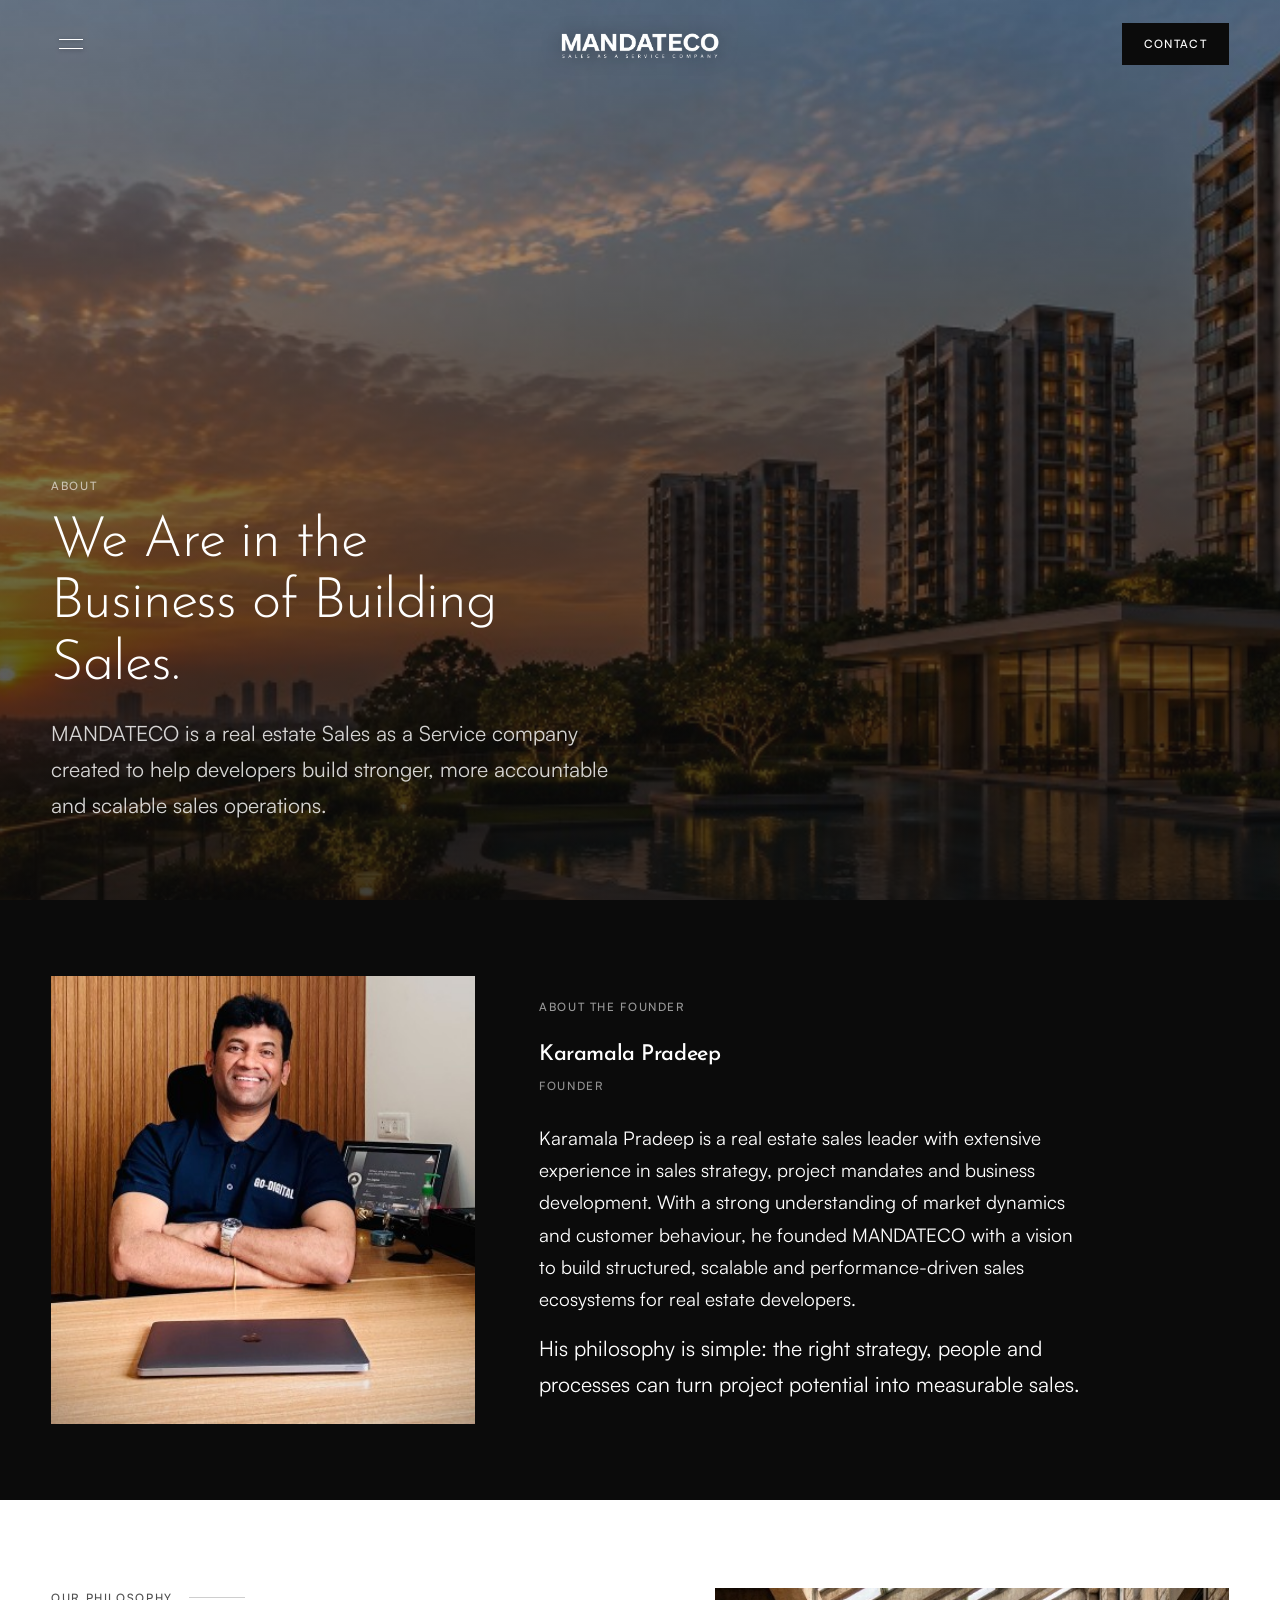
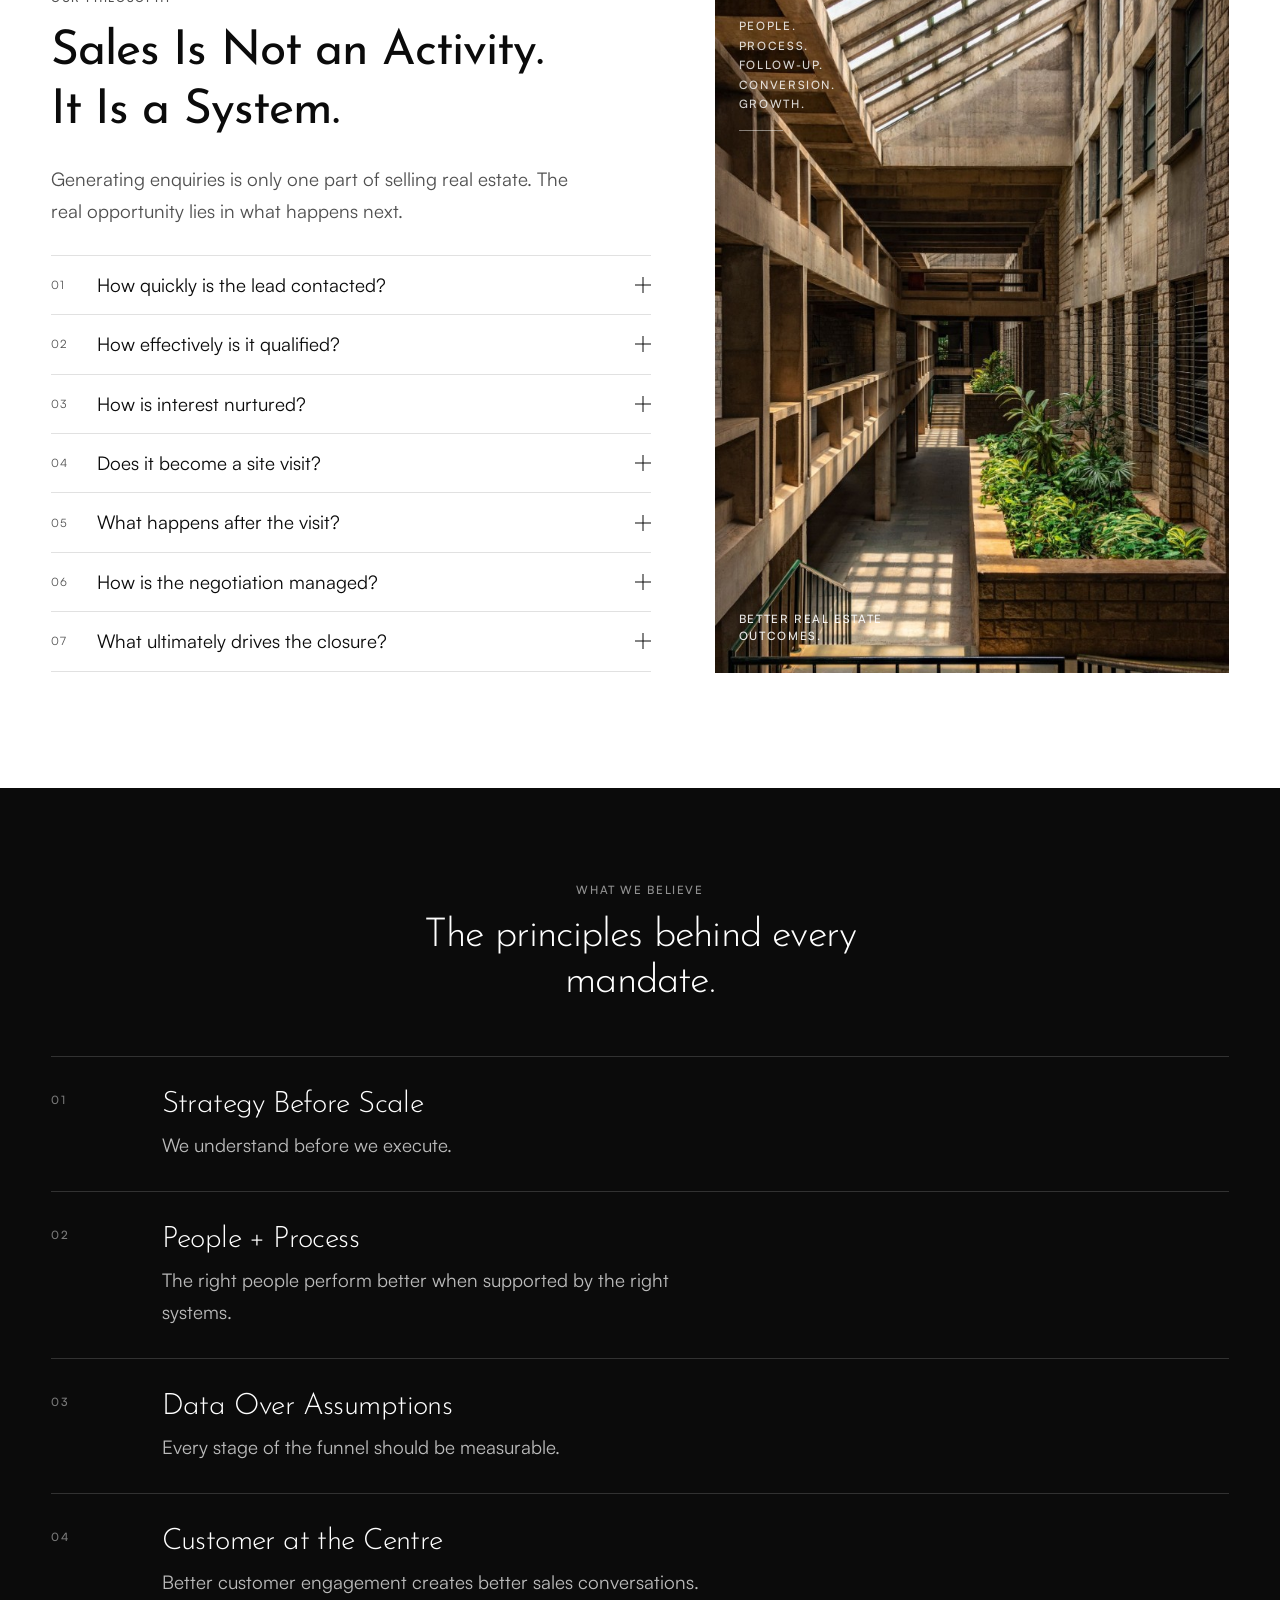
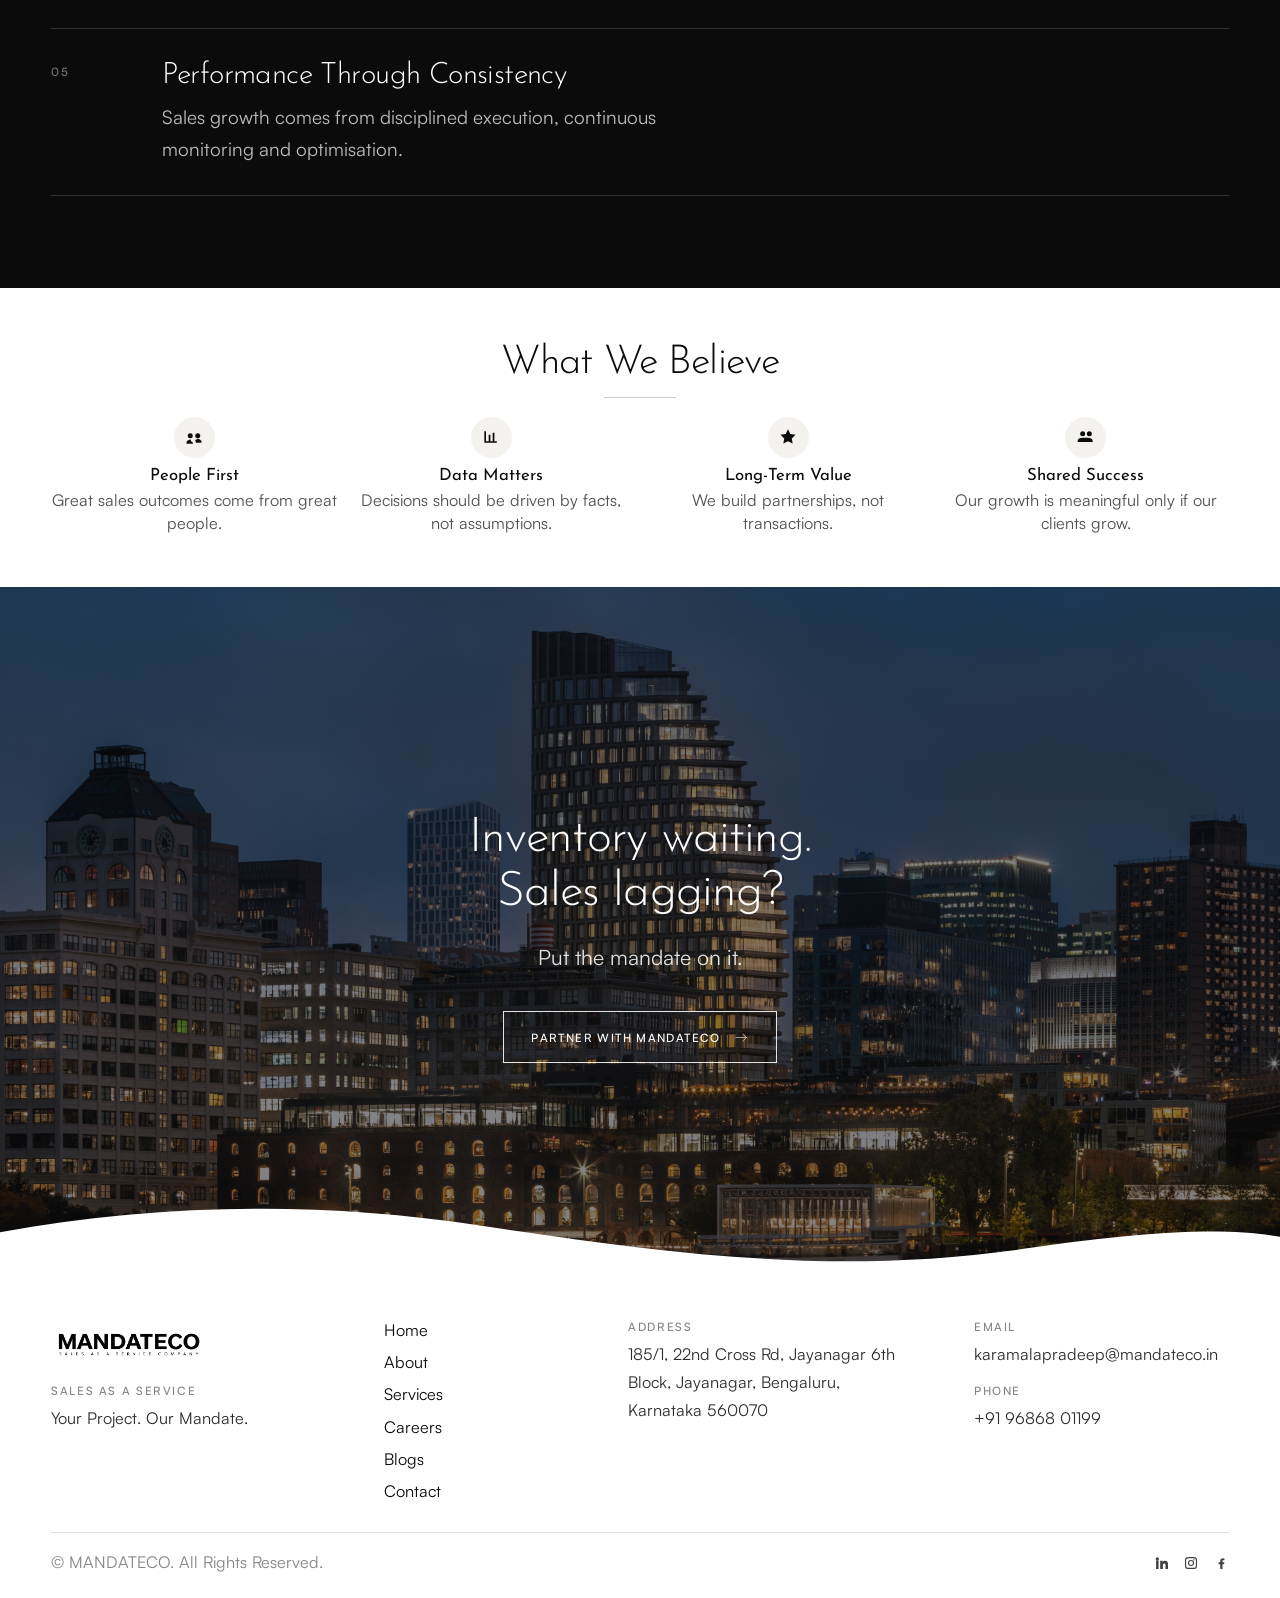
==== commit 76d20fcd: "s" ====
--- a/about.html
+++ b/about.html
@@ -53,7 +53,6 @@
         <a class="heading-md" href="index.html">Home</a>
         <a class="heading-md" href="about.html">About</a>
         <a class="heading-md" href="services.html">Services</a>
-        <a class="heading-md" href="project.html">Projects</a>
         <a class="heading-md" href="careers.html">Careers</a>
         <a class="heading-md" href="blog.html">Blogs</a>
         <a class="heading-md" href="contact.html">Contact</a>
@@ -64,7 +63,7 @@
       <section class="post-hero" id="post" aria-labelledby="post-title">
         <div class="post-hero__media" aria-hidden="true">
           <img
-            src="Public/images/about/colonnade.jpg"
+            src="Public/images/about/banner.jpg"
             alt=""
             width="2400"
             height="1350"
@@ -115,7 +114,7 @@
       </section>
 
       <article class="post">
-        <section class="post-block" aria-labelledby="post-intro-title">
+        <section class="post-block" aria-labelledby="post-intro-title" hidden>
           <div class="post-block__inner">
             <figure class="post-block__media">
               <img
@@ -462,7 +461,6 @@
               <li><a href="index.html">Home</a></li>
               <li><a href="about.html">About</a></li>
               <li><a href="services.html">Services</a></li>
-              <li><a href="project.html">Projects</a></li>
               <li><a href="careers.html">Careers</a></li>
               <li><a href="blog.html">Blogs</a></li>
               <li><a href="contact.html">Contact</a></li>
--- a/css/style.css
+++ b/css/style.css
@@ -2523,7 +2523,8 @@
 
 .projects__head {
   max-width: 38rem;
-  margin-bottom: clamp(1.5rem, 3.5vw, 2.25rem);
+  margin: 0 auto clamp(1.5rem, 3.5vw, 2.25rem);
+  text-align: center;
 }
 
 .projects__eyebrow {
@@ -2755,7 +2756,8 @@
 
 .blog__head {
   max-width: 38rem;
-  margin-bottom: clamp(1.5rem, 3.5vw, 2.25rem);
+  margin: 0 auto clamp(1.5rem, 3.5vw, 2.25rem);
+  text-align: center;
 }
 
 .blog__eyebrow {
@@ -3553,6 +3555,44 @@
   color: var(--black);
 }
 
+.contact .enquire__title {
+  font-size: clamp(1.45rem, 2.4vw, 1.85rem);
+  line-height: 1.2;
+}
+
+.contact .enquire__lead {
+  margin: 0 0 1.15rem;
+}
+
+.contact .enquire__form {
+  display: grid;
+  grid-template-columns: 1fr 1fr;
+  gap: 0.95rem 1.35rem;
+}
+
+.contact .enquire__field {
+  gap: 0.4rem;
+}
+
+.contact .enquire__field textarea {
+  min-height: 0;
+  height: 2.1rem;
+  resize: none;
+  line-height: 1.4;
+}
+
+.contact .enquire__check,
+.contact .enquire__error,
+.contact .enquire__submit,
+.contact .enquire__done {
+  grid-column: 1 / -1;
+}
+
+.contact .enquire__submit {
+  min-height: 2.75rem;
+  margin-top: 0;
+}
+
 @media (max-width: 900px) {
   .contact__inner {
     grid-template-columns: 1fr;
@@ -3568,6 +3608,10 @@
   .contact__points {
     grid-template-columns: 1fr;
     gap: 1.75rem;
+  }
+
+  .contact .enquire__form {
+    grid-template-columns: 1fr;
   }
 }
 
@@ -3835,8 +3879,9 @@
 }
 
 .post-beliefs__head {
-  margin-bottom: clamp(2rem, 4vw, 3.25rem);
-  max-width: 28rem;
+  margin: 0 auto clamp(2rem, 4vw, 3.25rem);
+  max-width: 36rem;
+  text-align: center;
 }
 
 .post-beliefs__eyebrow {
@@ -3845,8 +3890,7 @@
 }
 
 .post-beliefs__title {
-  margin: 0;
-  max-width: 14ch;
+  margin: 0 auto;
 }
 
 .post-beliefs__rail {
@@ -4816,26 +4860,24 @@
 .care-track:nth-child(4) { transition-delay: 0.21s; }
 
 .care-track__photo {
-  width: min(100%, 13.5rem);
+  width: min(100%, 11.5rem);
   aspect-ratio: 1;
-  margin: 0 0 1.25rem;
+  margin: 0 0 1.1rem;
   overflow: hidden;
-  border-radius: 50%;
-  background: #ececec;
+  background: transparent;
 }
 
 .care-track__photo img {
   width: 100%;
   height: 100%;
-  object-fit: cover;
-  object-position: center 20%;
+  object-fit: contain;
+  display: block;
+  transform: none;
+  transition: transform 0.7s cubic-bezier(0.16, 1, 0.3, 1);
+}
+
+.care-track:hover .care-track__photo img {
   transform: scale(1.04);
-  transition: transform 1.1s cubic-bezier(0.16, 1, 0.3, 1);
-}
-
-.care-track.is-in .care-track__photo img,
-.care-track:hover .care-track__photo img {
-  transform: scale(1);
 }
 
 .care-track__dept {
@@ -5239,6 +5281,53 @@
   transition: opacity 0.85s ease 0.08s, transform 0.95s cubic-bezier(0.16, 1, 0.3, 1) 0.08s;
 }
 
+.care-apply .enquire__title {
+  margin: 0 0 0.55rem;
+  font-family: var(--font-display);
+  font-size: var(--text-md);
+  font-weight: 300;
+  line-height: var(--leading-md);
+  letter-spacing: var(--tracking-tight);
+}
+
+.care-apply .enquire__lead {
+  margin: 0 0 1.5rem;
+}
+
+.care-apply .enquire__form {
+  display: grid;
+  grid-template-columns: 1fr 1fr;
+  gap: 0.95rem 1.5rem;
+}
+
+.care-apply .enquire__field {
+  gap: 0.4rem;
+}
+
+.care-apply .enquire__field textarea {
+  min-height: 0;
+  height: 2.1rem;
+  resize: none;
+  line-height: 1.4;
+}
+
+.care-apply .enquire__check,
+.care-apply .enquire__error,
+.care-apply .enquire__submit,
+.care-apply .enquire__done {
+  grid-column: 1 / -1;
+}
+
+.care-apply .enquire__check {
+  margin-top: 0.1rem;
+}
+
+.care-apply .enquire__submit {
+  width: 100%;
+  min-height: 2.75rem;
+  margin-top: 0;
+}
+
 .care-apply.is-in .enquire {
   opacity: 1;
   transform: none;
@@ -5295,6 +5384,10 @@
 
   .care-track__note {
     max-width: 20rem;
+  }
+
+  .care-apply .enquire__form {
+    grid-template-columns: 1fr;
   }
 }
 
@@ -6376,7 +6469,7 @@
 .believe {
   background: var(--white);
   color: var(--black);
-  padding: var(--section-y) var(--pad-x);
+  padding: clamp(2rem, 4.5vw, 3.25rem) var(--pad-x);
 }
 
 .believe__inner {
@@ -6386,9 +6479,12 @@
 
 .believe__head {
   display: flex;
+  flex-direction: column;
   align-items: center;
-  gap: 1.25rem;
-  margin-bottom: clamp(2rem, 4vw, 3rem);
+  justify-content: center;
+  text-align: center;
+  gap: 0.7rem;
+  margin-bottom: 1.15rem;
 }
 
 .believe__title {
@@ -6409,12 +6505,11 @@
 
 .believe__rule {
   display: block;
-  flex: 1;
+  width: 4.5rem;
   height: 1px;
-  max-width: 6.5rem;
   background: var(--hairline-strong);
   transform: scaleX(0);
-  transform-origin: left;
+  transform-origin: center;
   transition: transform 0.8s cubic-bezier(0.16, 1, 0.3, 1) 0.15s;
 }
 
@@ -6426,7 +6521,7 @@
   list-style: none;
   display: grid;
   grid-template-columns: repeat(4, minmax(0, 1fr));
-  gap: 1.75rem 1.25rem;
+  gap: 0.75rem 0.65rem;
   margin: 0;
   padding: 0;
 }
@@ -6451,9 +6546,9 @@
   display: inline-flex;
   align-items: center;
   justify-content: center;
-  width: 3.4rem;
-  height: 3.4rem;
-  margin-bottom: 1rem;
+  width: 2.6rem;
+  height: 2.6rem;
+  margin-bottom: 0.5rem;
   border-radius: 50%;
   background: #f3f2ef;
   color: var(--black);
@@ -6471,16 +6566,18 @@
 }
 
 .believe__name {
-  margin: 0 0 0.45rem;
+  margin: 0 0 0.2rem;
   font-family: var(--font-display);
-  font-size: 1.15rem;
+  font-size: 1.05rem;
   font-weight: 400;
+  line-height: 1.2;
 }
 
 .believe__grid .description-sm {
   margin: 0 auto;
-  max-width: 16rem;
+  max-width: 18rem;
   color: var(--black-soft);
+  line-height: 1.4;
 }
 
 @media (hover: hover) and (pointer: fine) {
